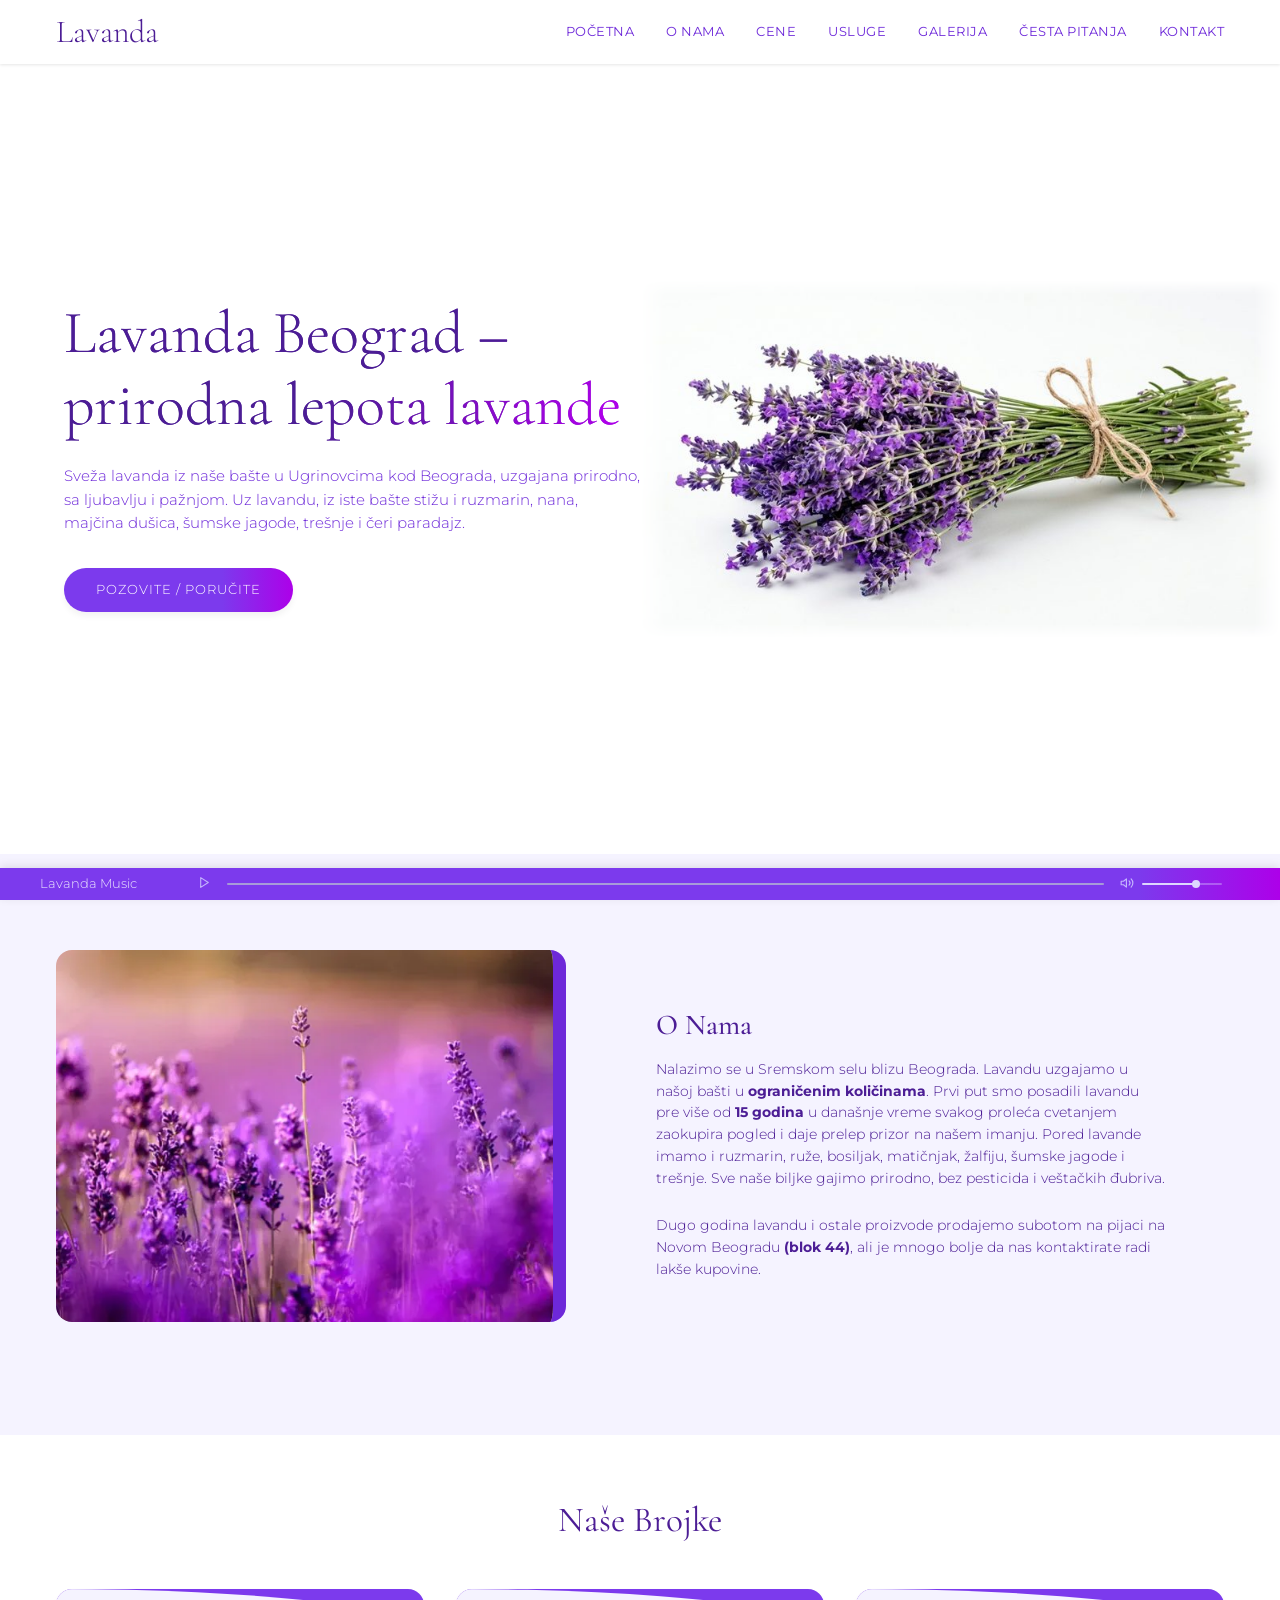
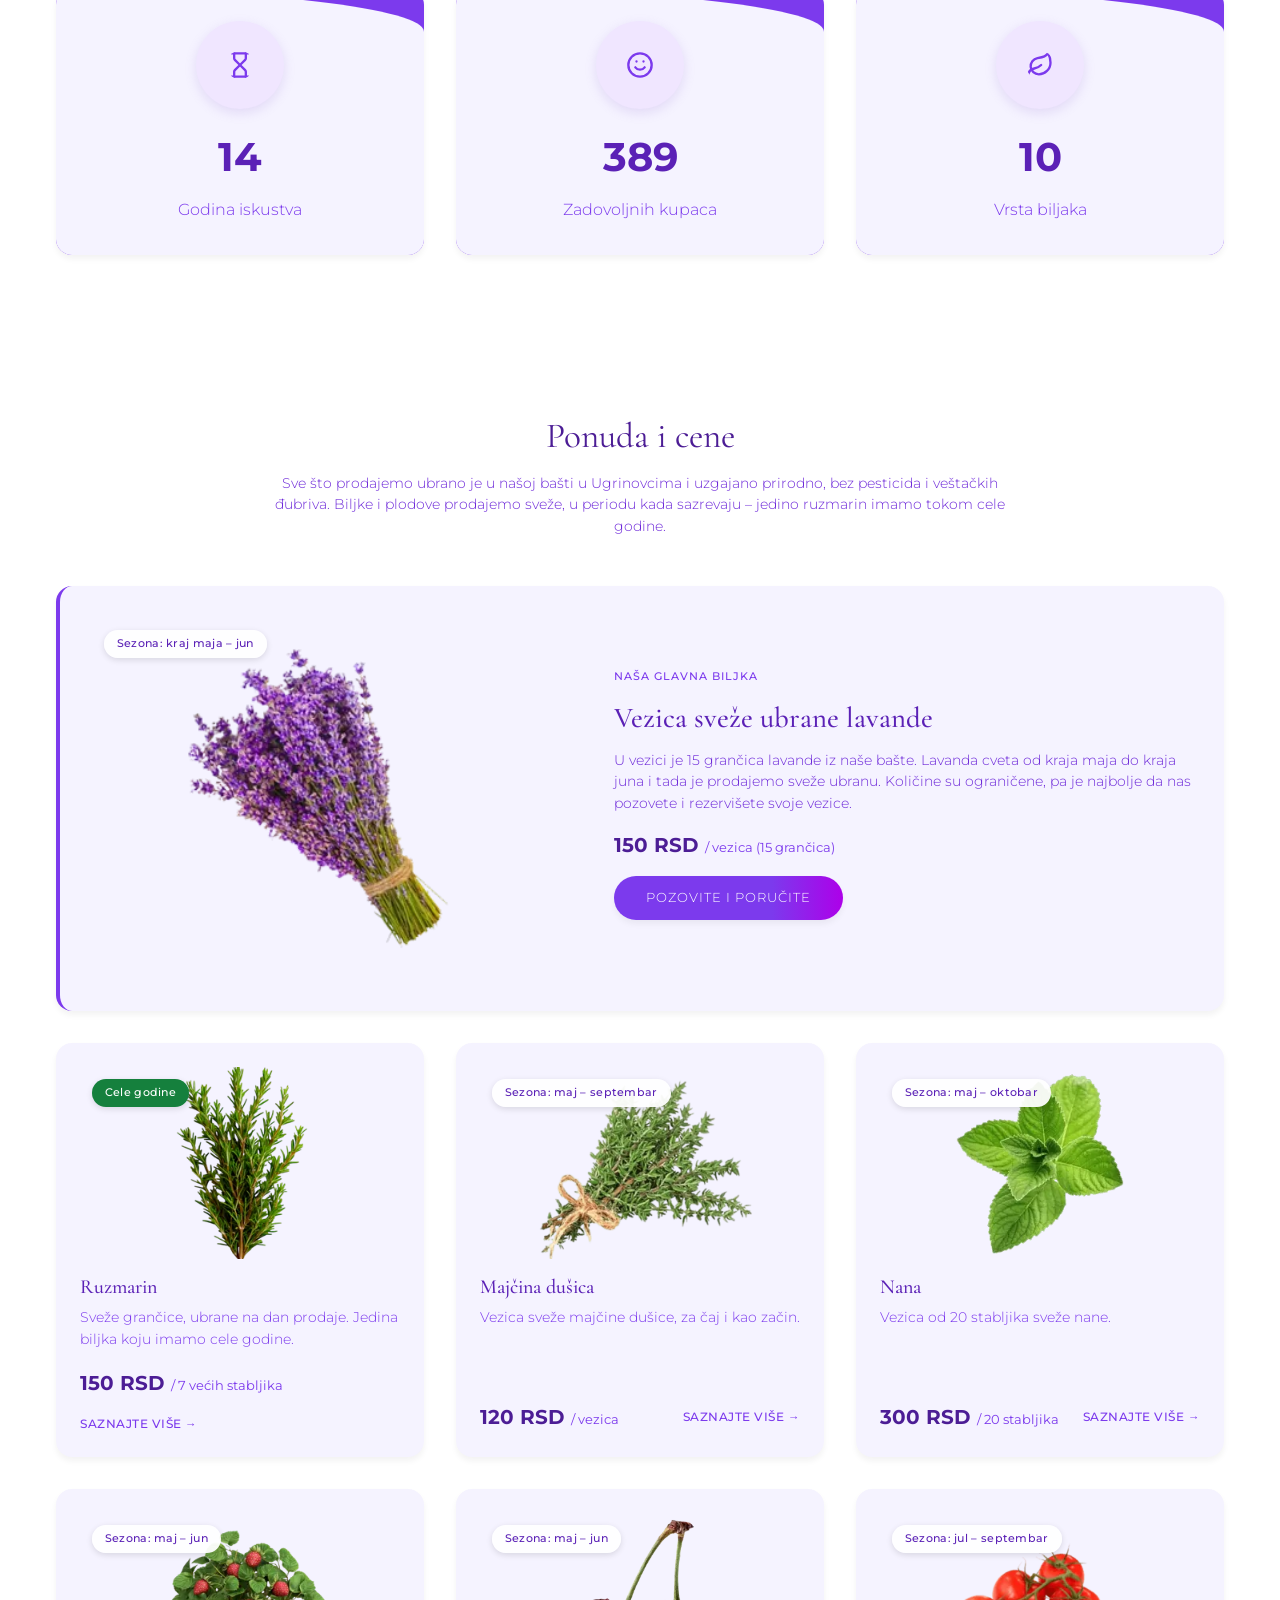
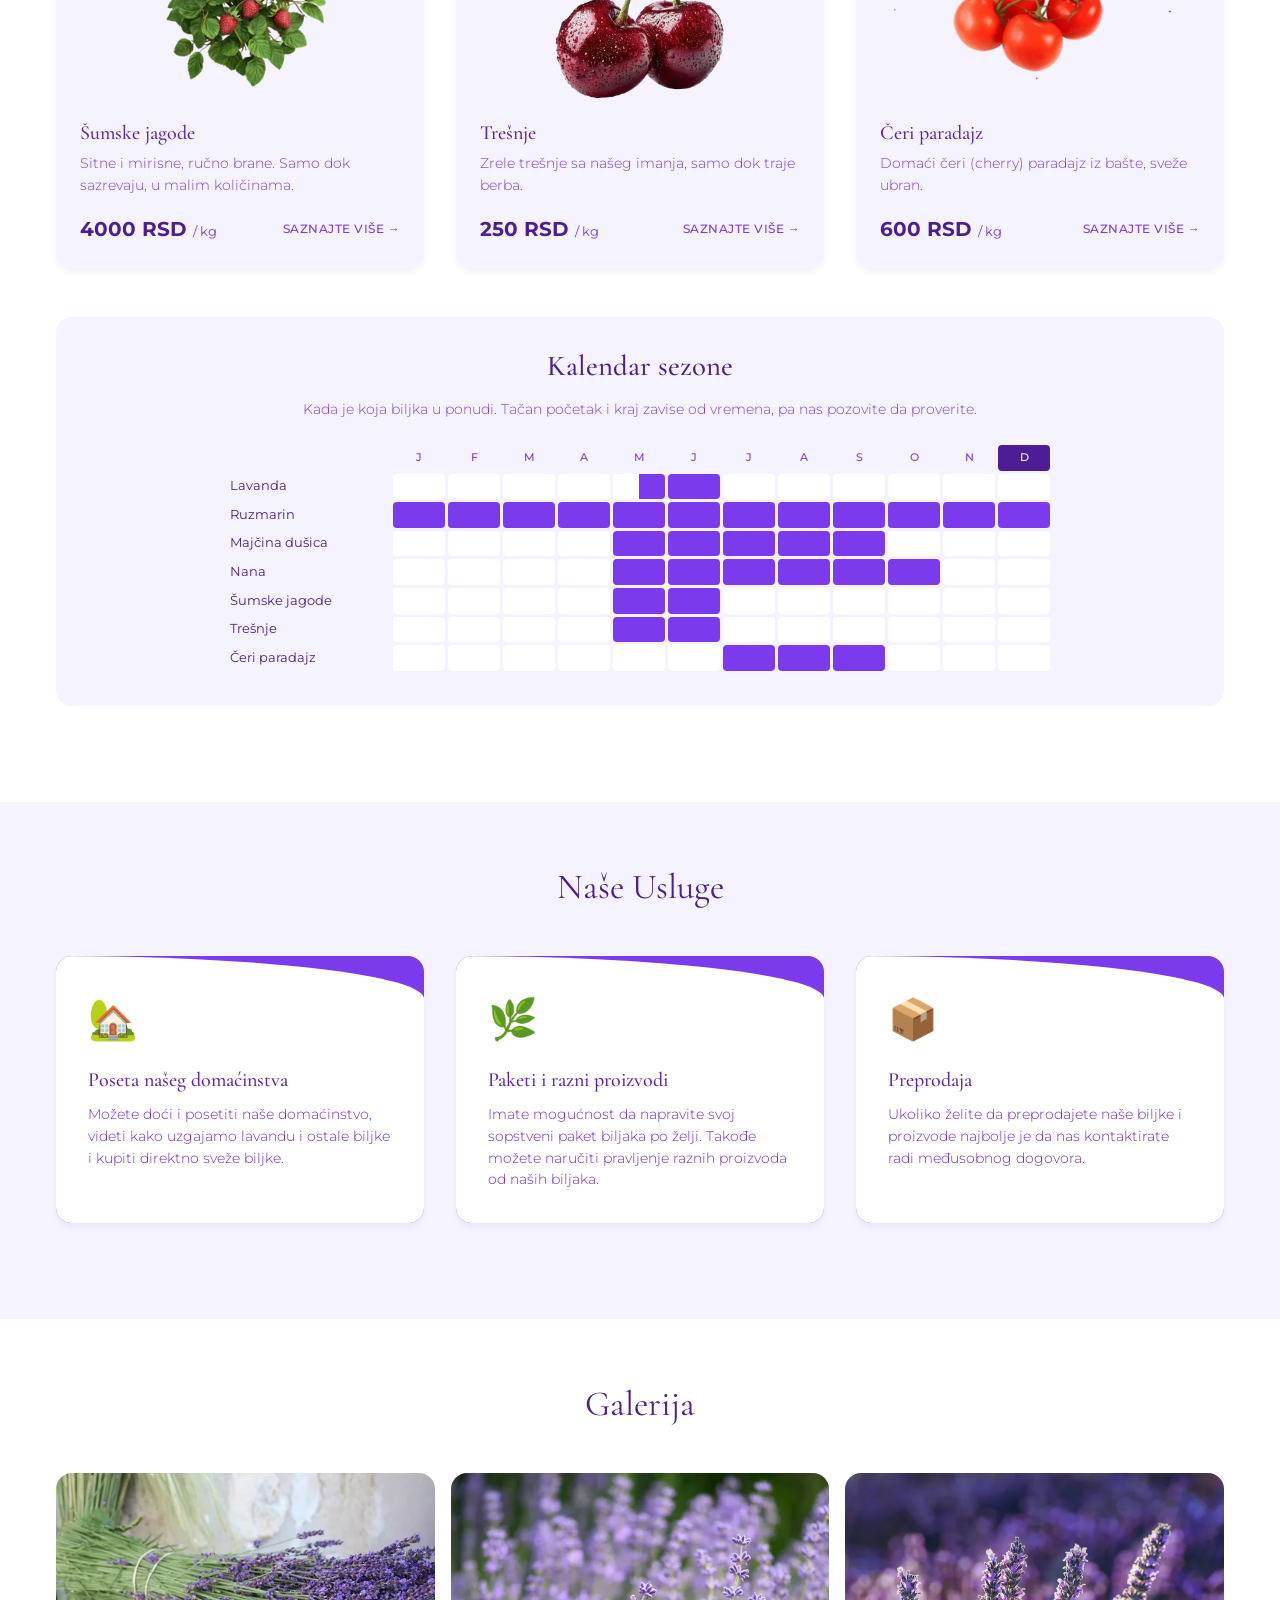
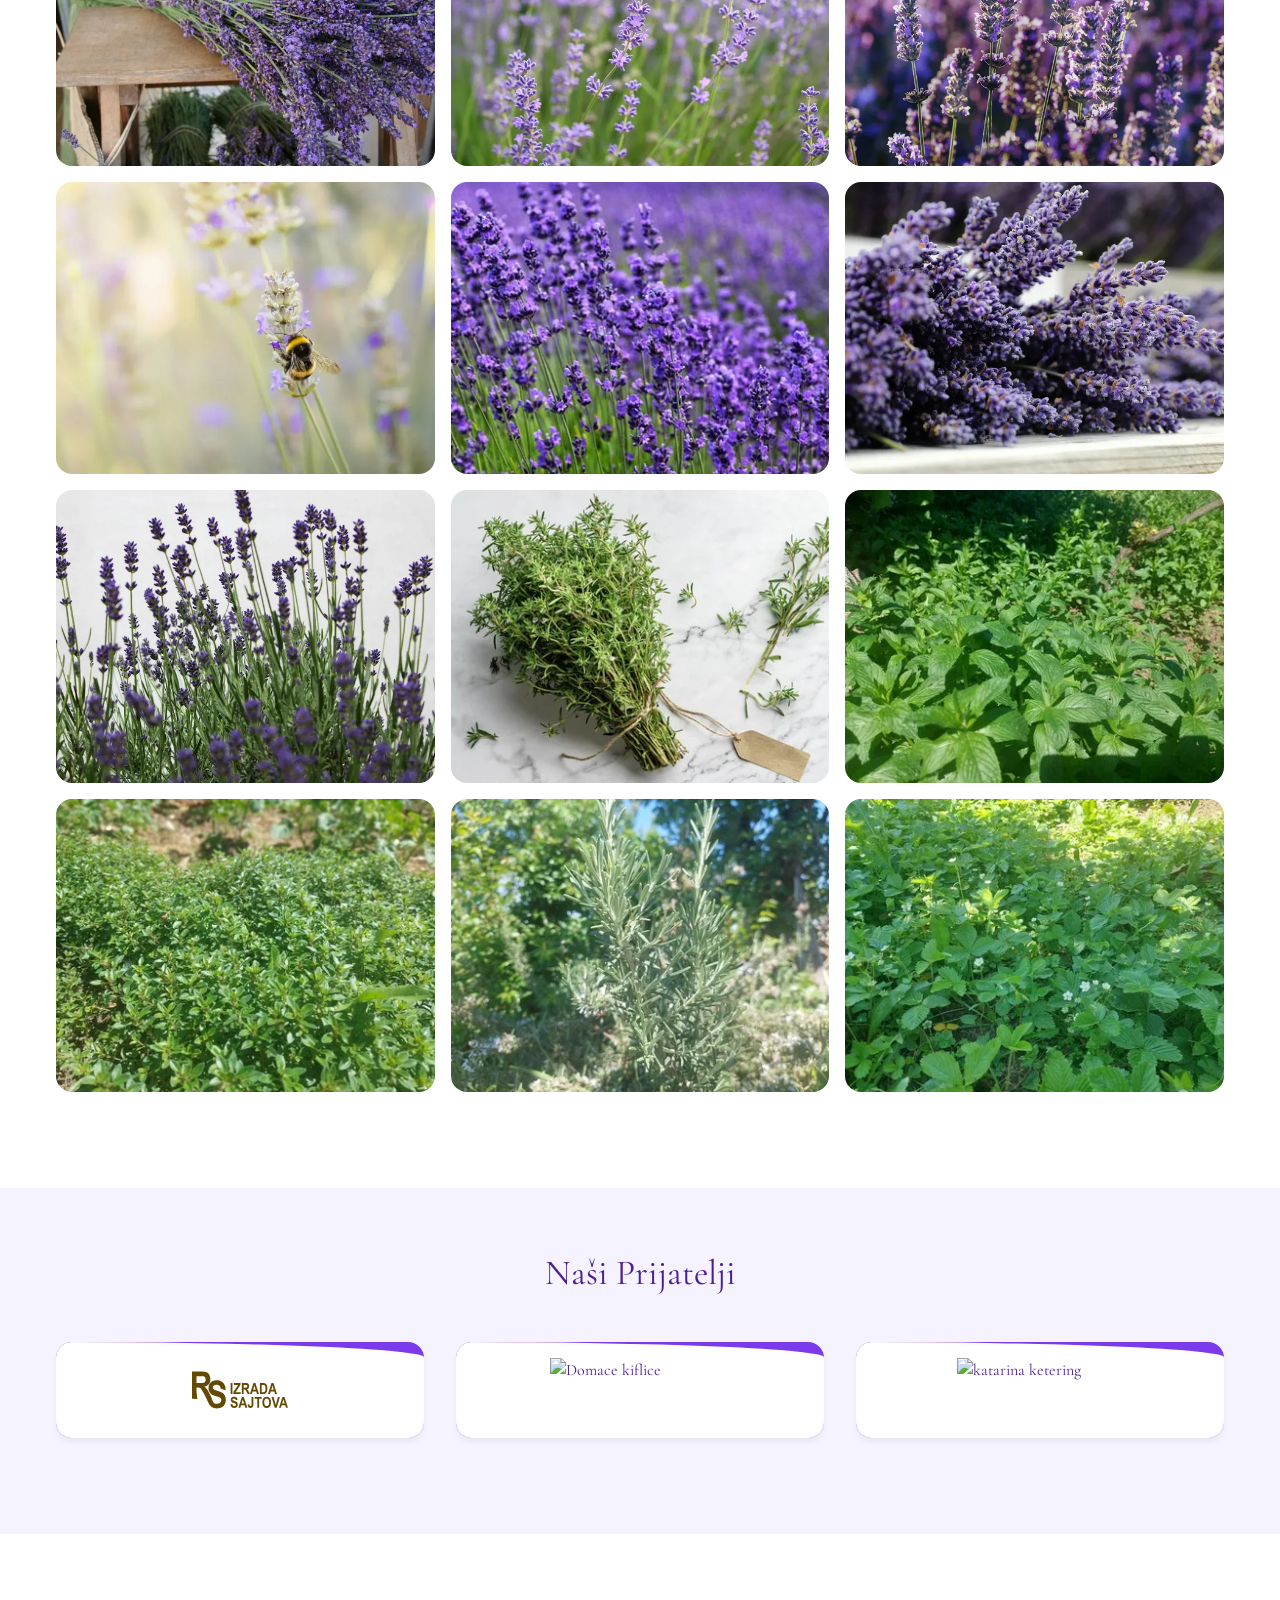
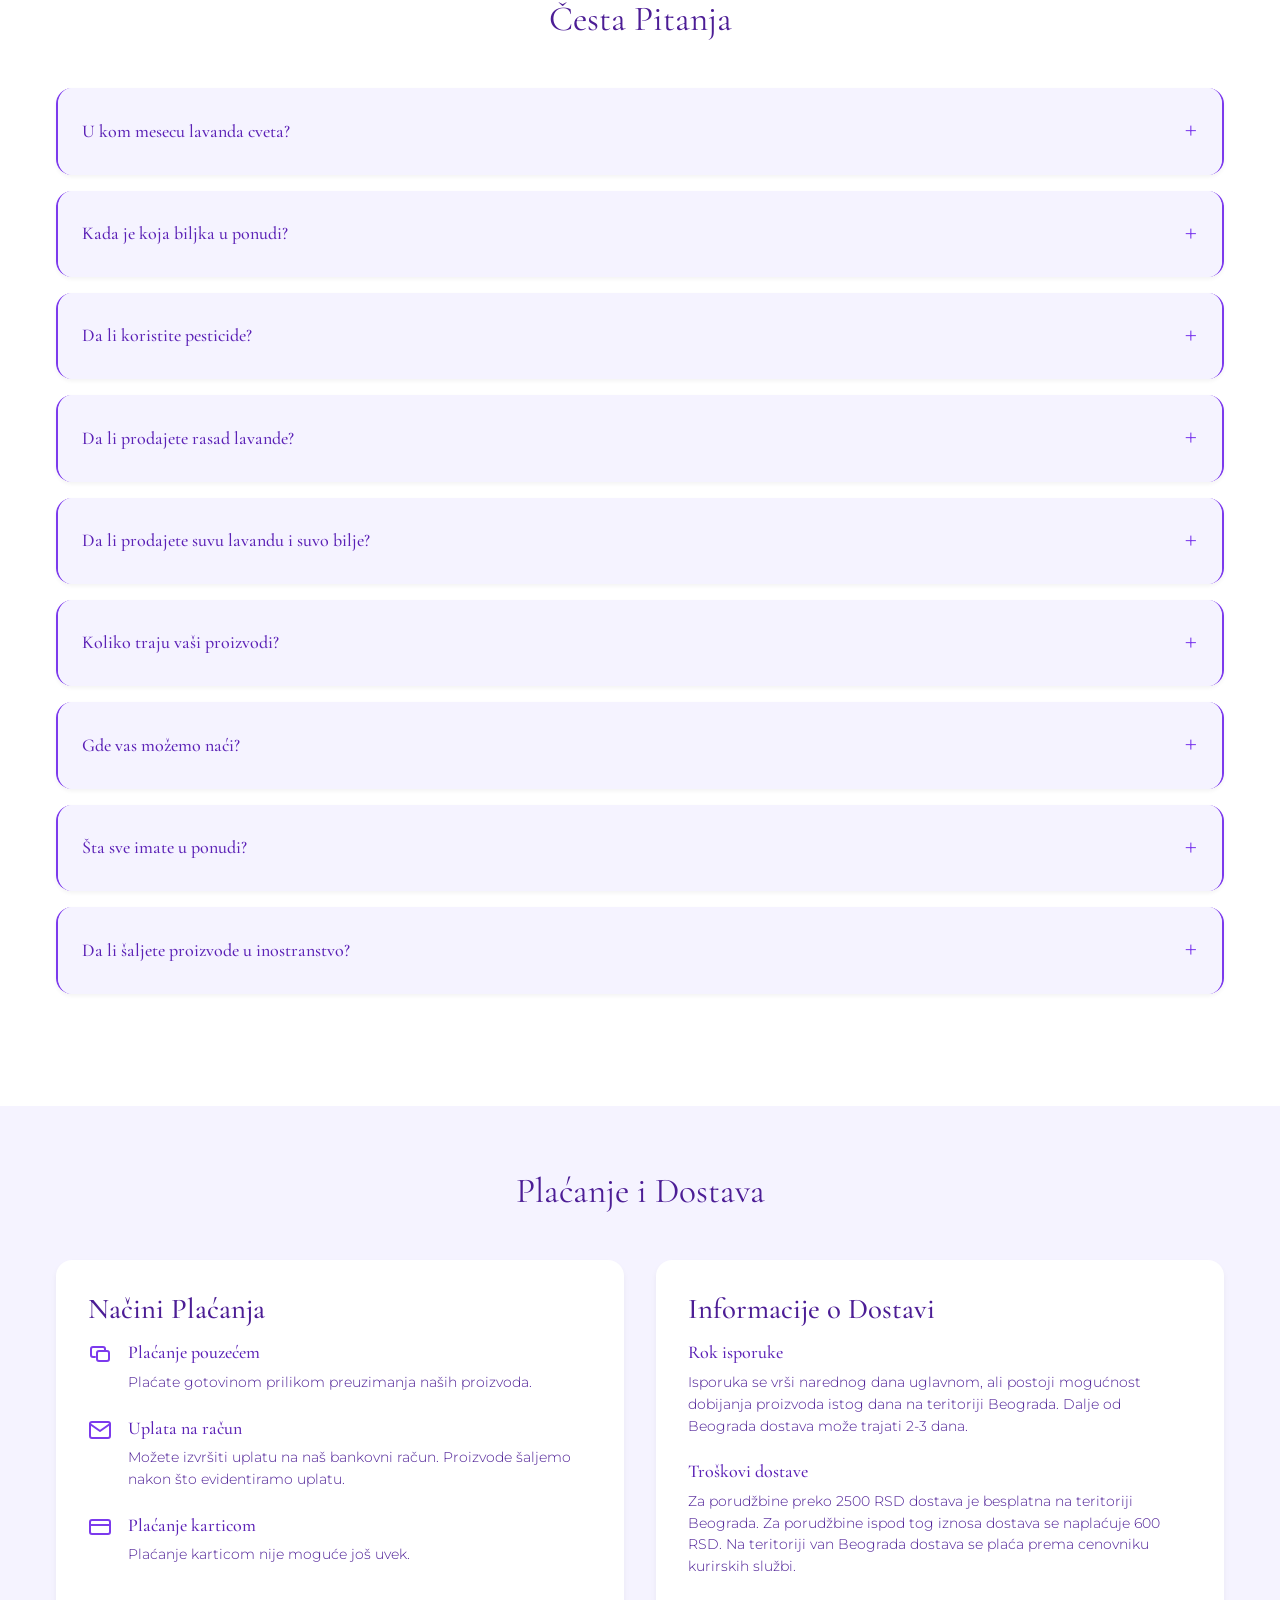
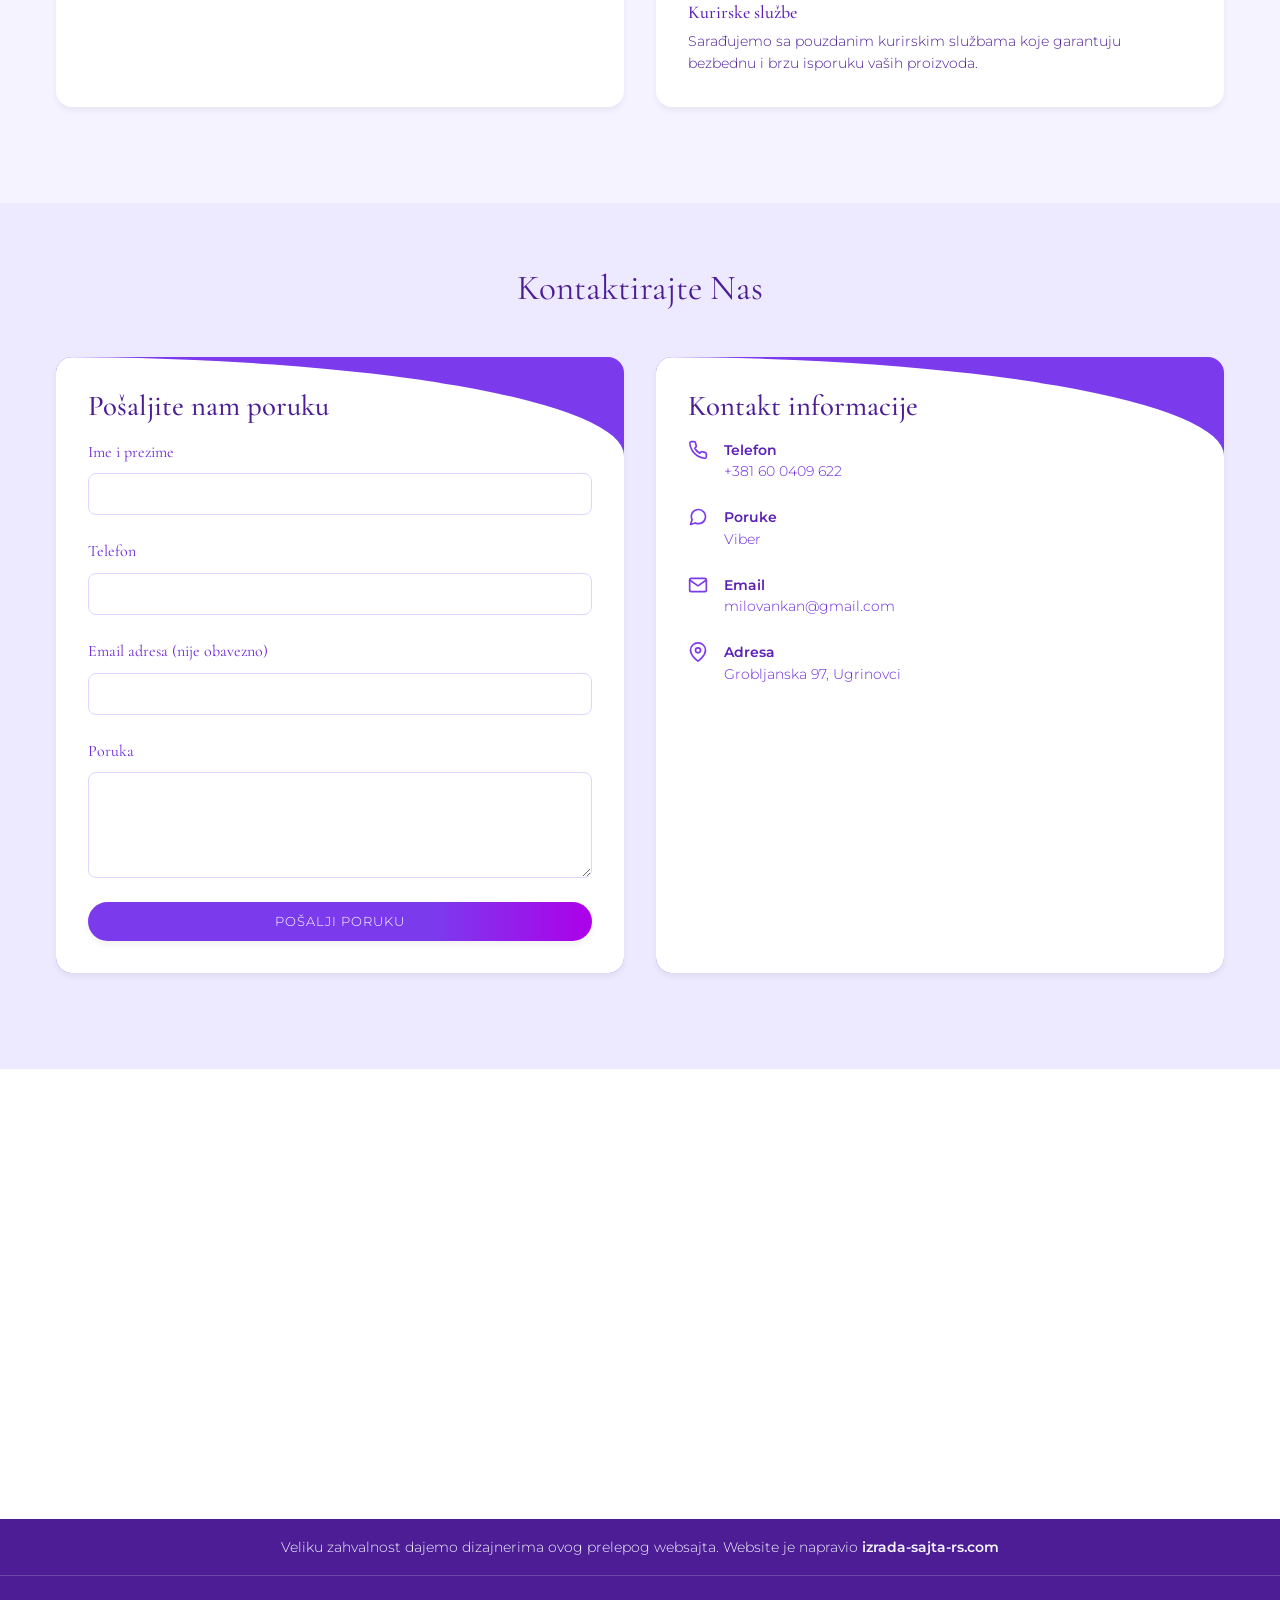
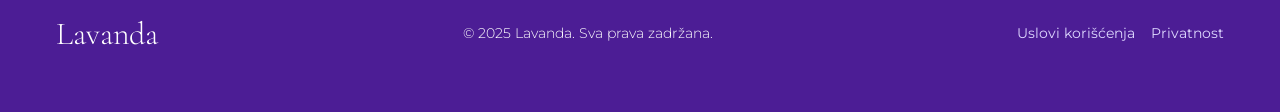
==== index.html @ d7e9789b "Add files via upload" ====
<!DOCTYPE html>
<!--
  Autorska prava: Lavanda Beograd (lavandabeograd.com)
  Sajt napravio: Izrada sajtova RS - https://izrada-sajtova-rs.com/
-->
<html lang="sr">
<head>

  <meta charset="UTF-8">
  <meta name="viewport" content="width=device-width, initial-scale=1.0">
  <title>Lavanda Beograd - prodaja sveže lavande</title>
  <meta name="description" content="Sveža lavanda iz naše bašte u Ugrinovcima kod Beograda, vezica od 15 grančica. Uzgajano prirodno, bez pesticida. Tu su i ruzmarin, nana, majčina dušica i šumske jagode.">
  
  <!-- Canonical URL -->
  <link rel="canonical" href="https://lavandabeograd.com">
  
  <!-- Favicon -->
  <link rel="apple-touch-icon" sizes="180x180" href="logo/favicon-180x180w.png">
  <link rel="icon" type="image/png" sizes="32x32" href="logo/favicon-32x32w.png">
  <link rel="icon" type="image/png" sizes="16x16" href="logo/favicon-16x16w.png">
  <meta name="msapplication-TileColor" content="#7c3aed">
  <meta name="theme-color" content="#ddd6fe">
  
  <!-- Open Graph / Facebook -->
  <meta property="og:type" content="website">
  <meta property="og:url" content="https://lavandabeograd.com">
  <meta property="og:title" content="Lavanda Beograd - prodaja sveže lavande">
  <meta property="og:description" content="Sveža lavanda iz naše bašte u Ugrinovcima kod Beograda, vezica od 15 grančica. Uzgajano prirodno, bez pesticida i veštačkih đubriva.">
  <meta property="og:image" content="https://lavandabeograd.com/logo/LavandaBeograd-1200x630w.jpg">
  <meta property="og:image:width" content="1200">
  <meta property="og:image:height" content="630">
  <meta property="og:locale" content="sr_RS">
  <meta property="og:site_name" content="Lavanda Beograd">
  
  <!-- Twitter -->
  <meta name="twitter:card" content="summary_large_image">
  <meta name="twitter:url" content="https://lavandabeograd.com">
  <meta name="twitter:title" content="Lavanda Beograd - prodaja sveže lavande">
  <meta name="twitter:description" content="Sveža lavanda iz naše bašte u Ugrinovcima kod Beograda, vezica od 15 grančica. Uzgajano prirodno, bez pesticida i veštačkih đubriva.">
  <meta name="twitter:image" content="https://lavandabeograd.com/logo/LavandaBeograd-1200x630w.jpg">
  

  
  <!-- CSS -->
  <link rel="preload" href="font/cormorant-garamond-latin.woff2" as="font" type="font/woff2" crossorigin>
  <link rel="preload" href="font/montserrat-latin.woff2" as="font" type="font/woff2" crossorigin>
  <link rel="stylesheet" href="css/style.css?v=20261027-perf3">

<script type="application/ld+json">
{
  "@context": "https://schema.org",
  "@type": "LocalBusiness",
  "name": "Lavanda Beograd",
  "description": "Prodaja sveže lavande iz naše bašte u Ugrinovcima kod Beograda. Uz lavandu prodajemo i ruzmarin, majčinu dušicu, nanu, šumske jagode, trešnje i čeri paradajz. Uzgajano prirodno, bez pesticida i veštačkih đubriva.",
  "image": "https://lavandabeograd.com/logo/LavandaBeograd-1200x630w.jpg",
  "url": "https://lavandabeograd.com",
  "telephone": "+381600409622",
  "address": {
    "@type": "PostalAddress",
    "streetAddress": "Grobljanska 97",
    "addressLocality": "Ugrinovci",
    "addressRegion": "Beograd",
    "addressCountry": "RS"
  },
  "geo": {
    "@type": "GeoCoordinates",
    "latitude": 44.877461,
    "longitude": 20.201220
  },
  "priceRange": "$",
  "areaServed": {
    "@type": "Place",
    "name": "Beograd"
  },
  "hasMap": "https://www.google.com/maps/search/?api=1&query=44.877461%2C20.201220"
}
</script>

<script type="application/ld+json">
{
  "@context": "https://schema.org",
  "@graph": [
    {
      "@type": "Product",
      "name": "Svež ruzmarin - 7 većih stabljika",
      "image": "https://lavandabeograd.com/slike/ruzmarin.png",
      "description": "7 većih stabljika ruzmarina, ubrano u našoj bašti prodajnog dana",
      "offers": {
        "@type": "Offer",
        "priceCurrency": "RSD",
        "price": "150",
        "availability": "https://schema.org/InStock",
        "url": "https://lavandabeograd.com/ruzmarin"
      }
    },
    {
      "@type": "Product",
      "name": "Vezica sveže ubrane lavande",
      "image": "https://lavandabeograd.com/slike/lafanda5.png",
      "description": "Vezica od 15 grančica sveže lavande iz naše bašte. U ponudi od kraja maja do kraja juna.",
      "offers": {
        "@type": "Offer",
        "priceCurrency": "RSD",
        "price": "150",
        "availability": "https://schema.org/OutOfStock",
        "url": "https://lavandabeograd.com/#cene"
      }
    },
    {
      "@type": "Product",
      "name": "Čeri (cherry) paradajz",
      "image": "https://lavandabeograd.com/slike/cherry-tomato-paradajz-beograd.png",
      "description": "Jedan kilogram domaćeg čeri paradajza iz bašte, sveže ubran",
      "offers": {
        "@type": "Offer",
        "priceCurrency": "RSD",
        "price": "600",
        "availability": "https://schema.org/OutOfStock",
        "url": "https://lavandabeograd.com/ceri-paradajz"
      }
    },
    {
      "@type": "Product",
      "name": "Majčina dušica",
      "image": "https://lavandabeograd.com/slike/majcina-dusica-prodaja-beograd.png",
      "description": "Vezica majčine dušice",
      "offers": {
        "@type": "Offer",
        "priceCurrency": "RSD",
        "price": "120",
        "availability": "https://schema.org/OutOfStock",
        "url": "https://lavandabeograd.com/majcina-dusica"
      }
    },
    {
      "@type": "Product",
      "name": "Nana",
      "image": "https://lavandabeograd.com/slike/nana-prodaja-beograd.png",
      "description": "U vezici se nalazi 20 stabljika nane",
      "offers": {
        "@type": "Offer",
        "priceCurrency": "RSD",
        "price": "300",
        "availability": "https://schema.org/InStock",
        "url": "https://lavandabeograd.com/nana"
      }
    },
    {
      "@type": "Product",
      "name": "Šumske jagode",
      "image": "https://lavandabeograd.com/slike/sumske-jagode.png",
      "description": "Jedan kilogram sveže ubranih šumskih jagoda",
      "offers": {
        "@type": "Offer",
        "priceCurrency": "RSD",
        "price": "4000",
        "availability": "https://schema.org/OutOfStock",
        "url": "https://lavandabeograd.com/sumske-jagode"
      }
    }
  ]
}
</script>

<!-- Google tag (gtag.js) -->
<script async src="https://www.googletagmanager.com/gtag/js?id=G-FERK45RCCM"></script>
<script>
  window.dataLayer = window.dataLayer || [];
  function gtag(){dataLayer.push(arguments);}
  gtag('js', new Date());

  gtag('config', 'G-FERK45RCCM');
</script>
</head>
<body class="home-page">
  <header class="sticky-header">
    <div class="container header-container">
      <a href="/" class="logo">
        <!-- <img src="/placeholder.svg" alt="Lavanda Logo" class="logo-img"> -->
        <!-- Dimenzije: 40x40 -->
        <span class="logo-text">Lavanda</span>
      </a>
      <nav class="main-nav" id="main-nav">
        <ul class="nav-list">
          <li><a href="#pocetna" class="nav-link">Početna</a></li>
          <li><a href="#o-nama" class="nav-link">O nama</a></li>
          <li><a href="#cene" class="nav-link">Cene</a></li>
          <li><a href="#usluge" class="nav-link">Usluge</a></li>
          <li><a href="#galerija" class="nav-link">Galerija</a></li>
          <!-- <li><a href="#utisci" class="nav-link">Utisci</a></li> -->
          <li><a href="#faq" class="nav-link">Česta pitanja</a></li>
          <li><a href="#kontakt" class="nav-link">Kontakt</a></li>
        </ul>
      </nav>
      <button class="mobile-menu-btn" id="mobile-menu-btn" aria-label="Otvori meni">
        <svg xmlns="http://www.w3.org/2000/svg" width="24" height="24" viewBox="0 0 24 24" fill="none" stroke="currentColor" stroke-width="2" stroke-linecap="round" stroke-linejoin="round">
          <line x1="3" y1="12" x2="21" y2="12"></line>
          <line x1="3" y1="6" x2="21" y2="6"></line>
          <line x1="3" y1="18" x2="21" y2="18"></line>
        </svg>
      </button>
    </div>
  </header>

  <main>
    <!-- Hero Section -->
    <section id="pocetna" class="hero-section">
      <!-- <div class="hero-bg"></div> -->
      <div class="container hero-content">
        <h1 class="hero-title">Lavanda Beograd – prirodna lepota lavande</h1>
        <p class="hero-text">
          Sveža lavanda iz naše bašte u Ugrinovcima kod Beograda, uzgajana prirodno, sa ljubavlju i pažnjom.
          Uz lavandu, iz iste bašte stižu i ruzmarin, nana, majčina dušica, šumske jagode, trešnje i čeri paradajz.
        </p>
        <a href="tel:+381600409622" class="btn btn-primary pulse-btn trackcall">Pozovite / Poručite</a>
      </div>
      <div class="hero-img">
        <div class="hero-lavender">
          <img class="hero-lavender-base" src="slike/lavanda-beograd-vezica.jpg" srcset="slike/lavanda-beograd-vezica-800.jpg 800w, slike/lavanda-beograd-vezica.jpg 1376w" sizes="(max-width: 767px) 100vw, (max-width: 1338px) 50vw, 669px" width="669" height="373" alt="Vezica sveže lavande - Lavanda Beograd" fetchpriority="high">
        </div>
      </div>
    </section>

    <!-- About Section -->
    <section id="o-nama" class="about-section">
      <div class="container">
        <!-- <h2 class="section-title animate-on-scroll">O Nama</h2> -->
        <div class="about-content">
          <div class="about-image animate-on-scroll">
            <img src="slike/lavanda-22.webp" alt="Lavanda prodaja Beograd - Naša priča" class="rounded-img" loading="lazy" width="600" height="450">
            <!-- Dimenzije: 800x600 -->
          </div>
          <div class="about-text animate-on-scroll">
            <h3 class="subsection-title">O Nama</h3>
            <p>
              Nalazimo se u Sremskom selu blizu Beograda. Lavandu uzgajamo u našoj bašti u <b>ograničenim količinama</b>. Prvi put smo posadili 
              lavandu pre više od <b>15 godina</b> u današnje vreme svakog proleća cvetanjem zaokupira pogled i daje prelep prizor na 
              našem imanju. Pored lavande imamo i ruzmarin, ruže, bosiljak, matičnjak, žalfiju, šumske jagode i trešnje. Sve naše biljke gajimo prirodno, bez pesticida i veštačkih đubriva.
            </p><br>
            <p>
              Dugo godina lavandu i ostale proizvode prodajemo subotom na pijaci na Novom Beogradu <b>(blok 44)</b>, ali je mnogo bolje da nas kontaktirate radi lakše kupovine.
            </p>
          </div>
        </div>
      </div>
    </section>

    <!-- Counters Section -->
    <section id="brojke" class="counters-section">
      <div class="container">
        <h2 class="section-title animate-on-scroll">Naše Brojke</h2>
        <div class="counters-grid">
          <div class="counter-card animate-on-scroll">
            <div class="counter-icon">
              <svg xmlns="http://www.w3.org/2000/svg" width="28" height="28" viewBox="0 0 24 24" fill="none" stroke="currentColor" stroke-width="2" stroke-linecap="round" stroke-linejoin="round" aria-hidden="true">
                <path d="M5 22h14"></path>
                <path d="M5 2h14"></path>
                <path d="M17 22v-4.172a2 2 0 0 0-.586-1.414L12 12l-4.414 4.414A2 2 0 0 0 7 17.828V22"></path>
                <path d="M7 2v4.172a2 2 0 0 0 .586 1.414L12 12l4.414-4.414A2 2 0 0 0 17 6.172V2"></path>
              </svg>
            </div>
            <div class="counter-number" data-target="15">0</div>
            <p class="counter-text">Godina iskustva</p>
          </div>
          <div class="counter-card animate-on-scroll" data-delay="200">
            <div class="counter-icon">
              <svg xmlns="http://www.w3.org/2000/svg" width="28" height="28" viewBox="0 0 24 24" fill="none" stroke="currentColor" stroke-width="2" stroke-linecap="round" stroke-linejoin="round" aria-hidden="true">
                <circle cx="12" cy="12" r="10"></circle>
                <path d="M8 14s1.5 2 4 2 4-2 4-2"></path>
                <line x1="9" y1="9" x2="9.01" y2="9"></line>
                <line x1="15" y1="9" x2="15.01" y2="9"></line>
              </svg>
            </div>
            <div class="counter-number" data-target="400">0</div>
            <p class="counter-text">Zadovoljnih kupaca</p>
          </div>
          <div class="counter-card animate-on-scroll" data-delay="400">
            <div class="counter-icon">
              <svg xmlns="http://www.w3.org/2000/svg" width="28" height="28" viewBox="0 0 24 24" fill="none" stroke="currentColor" stroke-width="2" stroke-linecap="round" stroke-linejoin="round" aria-hidden="true">
                <path d="M11 20A7 7 0 0 1 9.8 6.1C15.5 5 17 4.48 19 2c1 2 2 4.18 2 8 0 5.5-4.78 10-10 10z"></path>
                <path d="M2 21c0-3 1.85-5.36 5.08-6C9.5 14.52 12 13 13 12"></path>
              </svg>
            </div>
            <div class="counter-number" data-target="11">0</div>
            <p class="counter-text">Vrsta biljaka</p>
          </div>
        </div>
      </div>
    </section>

    <!-- Price Section -->
    <section id="cene" class="price-section">
      <div class="container">
        <h2 class="section-title animate-on-scroll">Ponuda i cene</h2>
        <p class="section-lead animate-on-scroll">
          Sve što prodajemo ubrano je u našoj bašti u Ugrinovcima i uzgajano prirodno, bez pesticida i veštačkih đubriva.
          Biljke i plodove prodajemo sveže, u periodu kada sazrevaju – jedino ruzmarin imamo tokom cele godine.
        </p>

        <div class="featured-product animate-on-scroll">
          <div class="featured-product-image">
            <img src="slike/lafanda5.webp" alt="Vezica sveže lavande - prodaja Beograd" loading="lazy" width="400" height="300">
            <span class="season-badge" data-season="5-6">Sezona: kraj maja – jun</span>
          </div>
          <div class="featured-product-body">
            <span class="featured-label">Naša glavna biljka</span>
            <h3 class="product-title">Vezica sveže ubrane lavande</h3>
            <p class="featured-text">
              U vezici je 15 grančica lavande iz naše bašte. Lavanda cveta od kraja maja do kraja juna i tada je prodajemo
              sveže ubranu. Količine su ograničene, pa je najbolje da nas pozovete i rezervišete svoje vezice.
            </p>
            <p class="product-price">150 RSD <span class="price-unit">/ vezica (15 grančica)</span></p>
            <div>
              <a href="tel:+381600409622" class="btn btn-primary pulse-btn trackcall">Pozovite i poručite</a>
            </div>
          </div>
        </div>

        <div class="price-grid">
          <a href="ruzmarin" class="product-card plant-card animate-on-scroll">
            <div class="product-image">
              <img src="slike/ruzmarin.webp" alt="Ruzmarin prodaja Beograd" loading="lazy" width="400" height="300">
              <span class="season-badge" data-season="1-12">Cele godine</span>
            </div>
            <h3 class="product-title">Ruzmarin</h3>
            <p class="product-description">Sveže grančice, ubrane na dan prodaje. Jedina biljka koju imamo cele godine.</p>
            <div class="plant-card-footer">
              <p class="product-price">150 RSD <span class="price-unit">/ 7 većih stabljika</span></p>
              <span class="plant-card-more">Saznajte više &rarr;</span>
            </div>
          </a>
          <a href="majcina-dusica" class="product-card plant-card animate-on-scroll" data-delay="200">
            <div class="product-image">
              <img src="slike/majcina-dusica-prodaja-beograd.webp" alt="Majčina dušica prodaja Beograd" loading="lazy" width="400" height="300">
              <span class="season-badge" data-season="5-9">Sezona: maj – septembar</span>
            </div>
            <h3 class="product-title">Majčina dušica</h3>
            <p class="product-description">Vezica sveže majčine dušice, za čaj i kao začin.</p>
            <div class="plant-card-footer">
              <p class="product-price">120 RSD <span class="price-unit">/ vezica</span></p>
              <span class="plant-card-more">Saznajte više &rarr;</span>
            </div>
          </a>
          <a href="nana" class="product-card plant-card animate-on-scroll" data-delay="400">
            <div class="product-image">
              <img src="slike/nana-prodaja-beograd.webp" alt="Nana prodaja Beograd" loading="lazy" width="400" height="300">
              <span class="season-badge" data-season="5-10">Sezona: maj – oktobar</span>
            </div>
            <h3 class="product-title">Nana</h3>
            <p class="product-description">Vezica od 20 stabljika sveže nane.</p>
            <div class="plant-card-footer">
              <p class="product-price">300 RSD <span class="price-unit">/ 20 stabljika</span></p>
              <span class="plant-card-more">Saznajte više &rarr;</span>
            </div>
          </a>
          <a href="sumske-jagode" class="product-card plant-card animate-on-scroll">
            <div class="product-image">
              <img src="slike/sumske-jagode.webp" alt="Šumske jagode prodaja Beograd" loading="lazy" width="400" height="300">
              <span class="season-badge" data-season="5-6">Sezona: maj – jun</span>
            </div>
            <h3 class="product-title">Šumske jagode</h3>
            <p class="product-description">Sitne i mirisne, ručno brane. Samo dok sazrevaju, u malim količinama.</p>
            <div class="plant-card-footer">
              <p class="product-price">4000 RSD <span class="price-unit">/ kg</span></p>
              <span class="plant-card-more">Saznajte više &rarr;</span>
            </div>
          </a>
          <a href="tresnje" class="product-card plant-card animate-on-scroll" data-delay="200">
            <div class="product-image">
              <img src="slike/tresnje.webp" alt="Trešnje prodaja Beograd" class="img-contain" loading="lazy" width="400" height="300">
              <span class="season-badge" data-season="5-6">Sezona: maj – jun</span>
            </div>
            <h3 class="product-title">Trešnje</h3>
            <p class="product-description">Zrele trešnje sa našeg imanja, samo dok traje berba.</p>
            <div class="plant-card-footer">
              <p class="product-price">250 RSD <span class="price-unit">/ kg</span></p>
              <span class="plant-card-more">Saznajte više &rarr;</span>
            </div>
          </a>
          <a href="ceri-paradajz" class="product-card plant-card animate-on-scroll" data-delay="400">
            <div class="product-image">
              <img src="slike/cherry-tomato-paradajz-beograd.webp" alt="Čeri paradajz prodaja Beograd" loading="lazy" width="400" height="300">
              <span class="season-badge" data-season="7-9">Sezona: jul – septembar</span>
            </div>
            <h3 class="product-title">Čeri paradajz</h3>
            <p class="product-description">Domaći čeri (cherry) paradajz iz bašte, sveže ubran.</p>
            <div class="plant-card-footer">
              <p class="product-price">600 RSD <span class="price-unit">/ kg</span></p>
              <span class="plant-card-more">Saznajte više &rarr;</span>
            </div>
          </a>
        </div>

        <div class="season-calendar animate-on-scroll">
          <h3 class="subsection-title">Kalendar sezone</h3>
          <p class="season-note">Kada je koja biljka u ponudi. Tačan početak i kraj zavise od vremena, pa nas pozovite da proverite.</p>
          <div class="season-table">
            <div class="season-row season-head"><span class="season-name"></span><span>J</span><span>F</span><span>M</span><span>A</span><span>M</span><span>J</span><span>J</span><span>A</span><span>S</span><span>O</span><span>N</span><span>D</span></div>
            <div class="season-row"><span class="season-name">Lavanda</span><span></span><span></span><span></span><span></span><span class="half"></span><span class="on"></span><span></span><span></span><span></span><span></span><span></span><span></span></div>
            <div class="season-row"><a href="ruzmarin" class="season-name">Ruzmarin</a><span class="on"></span><span class="on"></span><span class="on"></span><span class="on"></span><span class="on"></span><span class="on"></span><span class="on"></span><span class="on"></span><span class="on"></span><span class="on"></span><span class="on"></span><span class="on"></span></div>
            <div class="season-row"><a href="majcina-dusica" class="season-name">Majčina dušica</a><span></span><span></span><span></span><span></span><span class="on"></span><span class="on"></span><span class="on"></span><span class="on"></span><span class="on"></span><span></span><span></span><span></span></div>
            <div class="season-row"><a href="nana" class="season-name">Nana</a><span></span><span></span><span></span><span></span><span class="on"></span><span class="on"></span><span class="on"></span><span class="on"></span><span class="on"></span><span class="on"></span><span></span><span></span></div>
            <div class="season-row"><a href="sumske-jagode" class="season-name">Šumske jagode</a><span></span><span></span><span></span><span></span><span class="on"></span><span class="on"></span><span></span><span></span><span></span><span></span><span></span><span></span></div>
            <div class="season-row"><a href="tresnje" class="season-name">Trešnje</a><span></span><span></span><span></span><span></span><span class="on"></span><span class="on"></span><span></span><span></span><span></span><span></span><span></span><span></span></div>
            <div class="season-row"><a href="ceri-paradajz" class="season-name">Čeri paradajz</a><span></span><span></span><span></span><span></span><span></span><span></span><span class="on"></span><span class="on"></span><span class="on"></span><span></span><span></span><span></span></div>
          </div>
        </div>
      </div>
    </section>

    <!-- Services Section -->
    <section id="usluge" class="services-section">
      <div class="container">
        <h2 class="section-title animate-on-scroll">Naše Usluge</h2>
        <div class="services-grid">
          <div class="service-card animate-on-scroll">
            <div class="service-icon">🏡</div>
            <h3 class="service-title">Poseta našeg domaćinstva</h3>
            <p class="service-description">
              Možete doći i posetiti naše domaćinstvo, videti kako uzgajamo lavandu i ostale biljke i kupiti direktno sveže biljke.
            </p>
          </div>
          <div class="service-card animate-on-scroll" data-delay="200">
            <div class="service-icon">🌿</div>
            <h3 class="service-title">Paketi i razni proizvodi</h3>
            <p class="service-description">
              Imate mogućnost da napravite svoj sopstveni paket biljaka po želji. Takođe možete naručiti pravljenje raznih proizvoda od 
              naših biljaka. 
            </p>
          </div>
          <div class="service-card animate-on-scroll" data-delay="400">
            <div class="service-icon">📦</div>
            <h3 class="service-title">Preprodaja</h3>
            <p class="service-description">
              Ukoliko želite da preprodajete naše biljke i proizvode najbolje je da nas kontaktirate radi međusobnog dogovora.
            </p>
          </div>
        </div>
      </div>
    </section>
    <!-- Gallery Section -->
    <section id="galerija" class="gallery-section">
      <div class="container">
        <h2 class="section-title animate-on-scroll">Galerija</h2>
        <div class="gallery-grid">
          <div class="gallery-item animate-on-scroll" role="button" tabindex="0" onclick="openLightbox(0)">
            <img src="slike/lavanda-vezice-na-stolu.webp" alt="Vezice sveže ubrane lavande na drvenom stolu" class="gallery-img" loading="lazy" width="640" height="480">
            <!-- Dimenzije: 400x300 -->
          </div>
          <div class="gallery-item animate-on-scroll" role="button" tabindex="0" data-delay="100" onclick="openLightbox(1)">
            <img src="slike/lavanda-u-basti.webp" alt="Lavanda u cvatu u bašti" class="gallery-img" loading="lazy" width="640" height="480">
            <!-- Dimenzije: 400x300 -->
          </div>
          <div class="gallery-item animate-on-scroll" role="button" tabindex="0" data-delay="200" onclick="openLightbox(2)">
            <img src="slike/lavanda-cvetovi-izbliza.webp" alt="Cvetovi lavande izbliza" class="gallery-img" loading="lazy" width="640" height="480">
            <!-- Dimenzije: 400x300 -->
          </div>
          <div class="gallery-item animate-on-scroll" role="button" tabindex="0" data-delay="300" onclick="openLightbox(3)">
            <img src="slike/bumbar-na-lavandi.webp" alt="Bumbar na cvetu lavande" class="gallery-img" loading="lazy" width="640" height="480">
            <!-- Dimenzije: 400x300 -->
          </div>
          <div class="gallery-item animate-on-scroll" role="button" tabindex="0" data-delay="400" onclick="openLightbox(4)">
            <img src="slike/lavanda-2.webp" alt="Gusti redovi lavande u punom cvatu" class="gallery-img" loading="lazy" width="400" height="300">
            <!-- Dimenzije: 400x300 -->
          </div>
          <div class="gallery-item animate-on-scroll" role="button" tabindex="0" data-delay="500" onclick="openLightbox(5)">
            <img src="slike/ubrana-lavanda.webp" alt="Sveže ubrana lavanda izbliza" class="gallery-img" loading="lazy" width="640" height="480">
            <!-- Dimenzije: 400x300 -->
          </div>
          <div class="gallery-item animate-on-scroll" role="button" tabindex="0" data-delay="600" onclick="openLightbox(6)">
            <img src="slike/zbun-lavande.webp" alt="Žbun lavande u cvatu uz beli zid" class="gallery-img" loading="lazy" width="640" height="480">
            <!-- Dimenzije: 400x300 -->
          </div>
          <div class="gallery-item animate-on-scroll" role="button" tabindex="0" data-delay="700" onclick="openLightbox(7)">
            <img src="slike/majcina-dusica-2.webp" alt="Sveža majčina dušica - Beograd" class="gallery-img" loading="lazy" width="400" height="299">
            <!-- Dimenzije: 400x300 -->
          </div>
          <div class="gallery-item animate-on-scroll" role="button" tabindex="0" data-delay="800" onclick="openLightbox(8)">
            <img src="slike/nana-1.webp" alt="Sveža nana - Beograd" class="gallery-img" loading="lazy" width="400" height="300">
            <!-- Dimenzije: 400x300 -->
          </div>
          <div class="gallery-item animate-on-scroll" role="button" tabindex="0" data-delay="900" onclick="openLightbox(9)">
            <img src="slike/macina-dusica-1.webp" alt="Majčina dušica iz bašte - Beograd" class="gallery-img" loading="lazy" width="400" height="300">
            <!-- Dimenzije: 400x300 -->
          </div>
          <div class="gallery-item animate-on-scroll" role="button" tabindex="0" data-delay="1000" onclick="openLightbox(10)">
            <img src="slike/ruzmarin-1.webp" alt="Grančice svežeg ruzmarina - Beograd" class="gallery-img" loading="lazy" width="400" height="300">
            <!-- Dimenzije: 400x300 -->
          </div>
          <div class="gallery-item animate-on-scroll" role="button" tabindex="0" data-delay="1100" onclick="openLightbox(11)">
            <img src="slike/sumske-jagode-1.webp" alt="Sveže šumske jagode - Beograd" class="gallery-img" loading="lazy" width="400" height="300">
            <!-- Dimenzije: 400x300 -->
          </div>
        </div>
      </div>
    </section>

    <!-- Lightbox -->
    <div id="lightbox" class="lightbox">
      <span class="lightbox-close" role="button" tabindex="0" aria-label="Zatvori" onclick="closeLightbox()">&times;</span>
      <div class="lightbox-content">
        <img id="lightbox-img" class="lightbox-img" src="[data-uri]" alt="Uvećana slika iz galerije">
        <!-- Dimenzije: 800x600 -->
      </div>
      <a class="lightbox-prev" role="button" tabindex="0" aria-label="Prethodna slika" onclick="changeLightboxImage(-1)">&#10094;</a>
      <a class="lightbox-next" role="button" tabindex="0" aria-label="Sledeća slika" onclick="changeLightboxImage(1)">&#10095;</a>
    </div>

    <!-- Testimonials Section (zakomentarisano)
    <section id="utisci" class="testimonials-section">
      <div class="container">
        <h2 class="section-title animate-on-scroll">Šta Kažu Naši Kupci</h2>
        <div class="testimonials-slider animate-on-scroll">
          <div class="testimonials-container">
            <div class="testimonial-slide">
              <div class="testimonial-content">
                <div class="testimonial-text">
                  <div class="quote-decoration">"</div>
                  <p>"Vezica lavande stoji u vazi i daje opuštajući miris mom domu. Porodica je jako ljubazna i preporučujem svima!"</p>
                </div>
                <div class="testimonial-author">
                  <img src="slike/person-3.jpg" alt="Marija Perišić" class="testimonial-avatar" loading="lazy" width="80" height="80">
                  <div>
                    <h4 class="testimonial-name">Marija Perišić</h4>
                    <p class="testimonial-location">Beograd</p>
                  </div>
                </div>
              </div>
            </div>
            <div class="testimonial-slide">
              <div class="testimonial-content">
                <div class="testimonial-text">
                  <div class="quote-decoration">"</div>
                  <p>"Poseta domaćinstvu lavande je bilo nezaboravno iskustvo za celu porodicu. Deca su uživala na selu, a mi smo naučili mnogo o uzgoju lavande."</p>
                </div>
                <div class="testimonial-author">
                  <img src="slike/person-4.jpg" alt="Ana Janković" class="testimonial-avatar" loading="lazy" width="80" height="80">
                  <div>
                    <h4 class="testimonial-name">Ana Janković</h4>
                    <p class="testimonial-location">Beograd</p>
                  </div>
                </div>
              </div>
            </div>
            <div class="testimonial-slide">
              <div class="testimonial-content">
                <div class="testimonial-text">
                  <div class="quote-decoration">"</div>
                  <p>"Kao vlasnik spa centra, redovno naručujem proizvode od lavande za naše potrebe. Kvalitet je izvanredan, a saradnja sa porodicom Lavanda je uvek prijateljska."</p>
                </div>
                <div class="testimonial-author">
                  <img src="slike/person-5.jpg" alt="Nikola Marković" class="testimonial-avatar" loading="lazy" width="80" height="80">
                  <div>
                    <h4 class="testimonial-name">Nikola Marković</h4>
                    <p class="testimonial-location">Niš</p>
                  </div>
                </div>
              </div>
            </div>
          </div>
          <div class="testimonials-nav">
            <button class="testimonial-nav-btn prev" onclick="moveTestimonial(-1)">&#10094;</button>
            <div class="testimonial-dots">
              <span class="testimonial-dot active" onclick="currentTestimonial(0)"></span>
              <span class="testimonial-dot" onclick="currentTestimonial(1)"></span>
              <span class="testimonial-dot" onclick="currentTestimonial(2)"></span>
            </div>
            <button class="testimonial-nav-btn next" onclick="moveTestimonial(1)">&#10095;</button>
          </div>
        </div>
      </div>
    </section>
    -->

    <!-- Partners Section -->
    <section id="partneri" class="partners-section">
      <div class="container">
        <h2 class="section-title animate-on-scroll">Naši Prijatelji</h2>
        <div class="partners-grid">
          <a href="https://izrada-sajtova-rs.com/" target="_blank" rel="noopener noreferrer" class="partner-card animate-on-scroll">
            <img src="logo/izrada-sajtova-rs.svg" alt="Izrada web sajtova" class="partner-logo" loading="lazy" width="1467" height="575">
            <!-- Dimenzije: 160x80 -->
          </a>
          <a href="https://domaca-hrana.com" class="partner-card animate-on-scroll" target="_blank" rel="noopener noreferrer" data-delay="200">
            <img src="logo/domace-logo.png" alt="Domace kiflice" class="partner-logo" loading="lazy" width="180" height="91">
            <!-- Dimenzije: 160x80 -->
          </a>          
          <a href="https://katarinaketering.com/" target="_blank" rel="noopener noreferrer" class="partner-card animate-on-scroll" data-delay="100">
            <img src="logo/katarina-ketering-logo.png" alt="katarina ketering" class="partner-logo" loading="lazy" width="167" height="120">
            <!-- Dimenzije: 160x80 -->
          </a>

          <!-- <a href="" class="partner-card animate-on-scroll" data-delay="300">
            <img src="logo/katarina-ketering-logo.png" alt="Partner 4" class="partner-logo" width="167" height="120">
          </a> -->
        </div>
      </div>
    </section>

    <!-- FAQ Section -->
    <section id="faq" class="faq-section">
      <div class="container">
        <h2 class="section-title animate-on-scroll">Česta Pitanja</h2>
        <div class="faq-container">
          <div class="faq-item animate-on-scroll">
            <div class="faq-question" role="button" tabindex="0" aria-expanded="false">
              <h3>U kom mesecu lavanda cveta?</h3>
              <span class="faq-toggle">+</span>
            </div>
            <div class="faq-answer">
              <p>Lavanda cveta od kraja maja do kraja juna. To je period kada mi prodajemo našu lavandu u svežem obliku i to je period kada vi treba da je kupite. Tada je bašta u punom cvatu i možete doživeti pravi spektakl boja i mirisa.</p>
            </div>
          </div>
          <div class="faq-item animate-on-scroll" data-delay="100">
            <div class="faq-question" role="button" tabindex="0" aria-expanded="false">
              <h3>Kada je koja biljka u ponudi?</h3>
              <span class="faq-toggle">+</span>
            </div>
            <div class="faq-answer">
              <p>Sve prodajemo sveže, u periodu sazrevanja, a ne tokom cele godine. Lavanda je u ponudi od kraja maja do kraja juna (u vezici je 15 grančica), šumske jagode i trešnje dok sazrevaju, čeri paradajz leti, a majčina dušica i nana od proleća do jeseni. Jedino ruzmarin imamo tokom cele godine. Pogledajte <a href="#cene" class="bold">kalendar sezone</a> ili nas pozovite da proverite šta trenutno ima.</p>
            </div>
          </div>
          <div class="faq-item animate-on-scroll" data-delay="100">
            <div class="faq-question" role="button" tabindex="0" aria-expanded="false">
              <h3>Da li koristite pesticide?</h3>
              <span class="faq-toggle">+</span>
            </div>
            <div class="faq-answer">
              <p>Ne. Lavandu i ostale biljke uzgajamo prirodno, bez pesticida i veštačkih đubriva.</p>
            </div>
          </div>
          <div class="faq-item animate-on-scroll" data-delay="200">
            <div class="faq-question" role="button" tabindex="0" aria-expanded="false">
              <h3>Da li prodajete rasad lavande?</h3>
              <span class="faq-toggle">+</span>
            </div>
            <div class="faq-answer">
              <p>Ne, ne prodajemo rasad ni sadnice lavande. Prodajemo samo sveže ubranu lavandu u vezicama.</p>
            </div>
          </div>
          <div class="faq-item animate-on-scroll" data-delay="200">
            <div class="faq-question" role="button" tabindex="0" aria-expanded="false">
              <h3>Da li prodajete suvu lavandu i suvo bilje?</h3>
              <span class="faq-toggle">+</span>
            </div>
            <div class="faq-answer">
              <p>Ne, ne prodajemo sušenu lavandu ni drugo sušeno bilje. Sve naše biljke prodajemo isključivo sveže, u sezoni.</p>
            </div>
          </div>
          <div class="faq-item animate-on-scroll" data-delay="300">
            <div class="faq-question" role="button" tabindex="0" aria-expanded="false">
              <h3>Koliko traju vaši proizvodi?</h3>
              <span class="faq-toggle">+</span>
            </div>
            <div class="faq-answer">
              <p>Svežina lavande traje oko 10 dana zavisno od brige prema njoj. Može stajati i do 15 dana uz pravilnu brigu. Ruzmarin traje duže, a i kada se osuši on jedva primetno menja boju a i dalje miriše. Nana može ostati sveža 10 do 15 dana uz pravilno čuvanje. Šumske jagode traju svega par dana. </p>
            </div>
          </div>
          <div class="faq-item animate-on-scroll" data-delay="400">
            <div class="faq-question" role="button" tabindex="0" aria-expanded="false">
              <h3>Gde vas možemo naći?</h3>
              <span class="faq-toggle">+</span>
            </div>
            <div class="faq-answer">
              <p>Možete doći kod nas i biti naši gosti, pogledati našu baštu i domaćinstvo i kupiti biljke ili neke naše proizvode. Nalazimo se u Ugrinovcima. Takođe nas možete naći svake subote na pijaci u bloku 44, gde prodajemo neke od naših proizvoda.</p>
            </div>
          </div>
          <div class="faq-item animate-on-scroll" data-delay="500">
            <div class="faq-question" role="button" tabindex="0" aria-expanded="false">
              <h3>Šta sve imate u ponudi?</h3>
              <span class="faq-toggle">+</span>
            </div>
            <div class="faq-answer">
              <p>Lavanda, <a href="ruzmarin" class="bold">ruzmarin</a>, <a href="majcina-dusica" class="bold">majčina dušica</a>, <a href="nana" class="bold">nana</a>, <a href="sumske-jagode" class="bold">šumske jagode</a>, <a href="tresnje" class="bold">trešnje</a>, <a href="ceri-paradajz" class="bold">čeri paradajz</a>, mirođija, bosiljak, žalfija, matičnjak, ruže, crna ribizla, aronija. Kapacitet nekih biljaka je mali pa ih nismo postavili na websajtu. Najprodavanija naša biljka je lavanda i procentualno je najzastupljenija na našoj zemlji.
                Inače naše domaćinstvo takođe pravi i prodaje domaće kiflice, štrudle sa makom, štrudle sa orasima, bakin kolač i ovi naši proizvodi se nalaze na drugom websajtu <a href="https://domaca-hrana.com/" class="bold" target="_blank" rel="noopener noreferrer">domaca-hrana.com</a>. 
              </p>
            </div>
          </div>
          <div class="faq-item animate-on-scroll" data-delay="600">
            <div class="faq-question" role="button" tabindex="0" aria-expanded="false">
              <h3>Da li šaljete proizvode u inostranstvo?</h3>
              <span class="faq-toggle">+</span>
            </div>
            <div class="faq-answer">
              <p>Da, vršimo dostavu u inostranstvu. Ali troškovi dostave će biti verovatno visoki i rok isporuke će potrajati tako da možda nećete dobiti sveže proizvode.</p>
            </div>
          </div>
        </div>
      </div>
    </section>

    <!-- Payment and Shipping Section -->
    <section id="placanje" class="payment-section">
      <div class="container">
        <h2 class="section-title animate-on-scroll">Plaćanje i Dostava</h2>
        <div class="payment-shipping-grid">
          <div class="payment-info animate-on-scroll">
            <h3 class="subsection-title">Načini Plaćanja</h3>
            <div class="payment-methods">
              <div class="payment-method">
                <div class="payment-icon">
                  <svg xmlns="http://www.w3.org/2000/svg" width="24" height="24" viewBox="0 0 24 24" fill="none" stroke="currentColor" stroke-width="2" stroke-linecap="round" stroke-linejoin="round">
                    <path d="M17 9V7a2 2 0 0 0-2-2H5a2 2 0 0 0-2 2v6a2 2 0 0 0 2 2h2"></path>
                    <rect x="9" y="9" width="12" height="10" rx="2"></rect>
                  </svg>
                </div>
                <div class="payment-details">
                  <h4>Plaćanje pouzećem</h4>
                  <p>Plaćate gotovinom prilikom preuzimanja naših proizvoda.</p>
                </div>
              </div>
              <div class="payment-method">
                <div class="payment-icon">
                  <svg xmlns="http://www.w3.org/2000/svg" width="24" height="24" viewBox="0 0 24 24" fill="none" stroke="currentColor" stroke-width="2" stroke-linecap="round" stroke-linejoin="round">
                    <path d="M4 4h16c1.1 0 2 .9 2 2v12c0 1.1-.9 2-2 2H4c-1.1 0-2-.9-2-2V6c0-1.1.9-2 2-2z"></path>
                    <polyline points="22,6 12,13 2,6"></polyline>
                  </svg>
                </div>
                <div class="payment-details">
                  <h4>Uplata na račun</h4>
                  <p>Možete izvršiti uplatu na naš bankovni račun. Proizvode šaljemo nakon što evidentiramo uplatu.</p>
                </div>
              </div>
                <div class="payment-method">
                <div class="payment-icon">
                  <svg xmlns="http://www.w3.org/2000/svg" width="24" height="24" viewBox="0 0 24 24" fill="none" stroke="currentColor" stroke-width="2" stroke-linecap="round" stroke-linejoin="round">
                    <rect x="2" y="5" width="20" height="14" rx="2"></rect>
                    <line x1="2" y1="10" x2="22" y2="10"></line>
                  </svg>
                </div>
                <div class="payment-details">
                  <h4>Plaćanje karticom</h4>
                  <p>Plaćanje karticom nije moguće još uvek.</p>
                </div>
              </div>
            </div>
          </div>
          <div class="shipping-info animate-on-scroll" data-delay="200">
            <h3 class="subsection-title">Informacije o Dostavi</h3>
            <div class="shipping-details">
              <div class="shipping-item">
                <h4>Rok isporuke</h4>
                <p>Isporuka se vrši narednog dana uglavnom, ali postoji mogućnost dobijanja proizvoda istog dana na teritoriji Beograda. Dalje od Beograda dostava može trajati 2-3 dana.</p>
              </div>
              <div class="shipping-item">
                <h4>Troškovi dostave</h4>
                <p>Za porudžbine preko 2500 RSD dostava je besplatna na teritoriji Beograda. Za porudžbine ispod tog iznosa dostava se naplaćuje 600 RSD. Na teritoriji van Beograda dostava se plaća prema cenovniku kurirskih službi.</p>
              </div>
              <div class="shipping-item">
                <h4>Kurirske službe</h4>
                <p>Sarađujemo sa pouzdanim kurirskim službama koje garantuju bezbednu i brzu isporuku vaših proizvoda.</p>
              </div>
            </div>
          </div>
        </div>
      </div>
    </section>

    <!-- Contact Section -->
    <section id="kontakt" class="contact-section">
      <div class="container">
        <h2 class="section-title animate-on-scroll">Kontaktirajte Nas</h2>
        <div class="contact-grid">
          <div class="contact-form-container animate-on-scroll">
            <h3 class="subsection-title">Pošaljite nam poruku</h3>
        <!-- Adresa primaoca se sklapa u js/script.js, da ne stoji ispisana u HTML-u -->
        <form class="contact-form" id="contact-form" data-user="milovankan" data-domain="gmail.com" method="POST">
          <!-- Sprečava CAPTCHA -->
          <input type="hidden" name="_captcha" value="false">

          <!-- Redirect nakon uspešnog slanja -->
          <input type="hidden" name="_next" value="https://lavandabeograd.com/hvala.html">

          <!-- Honeypot protiv spama -->
          <input type="text" name="_honey" style="display:none">

          <div class="form-group">
            <label for="name" class="form-label">Ime i prezime</label>
            <input type="text" id="name" name="name" class="form-input" required>
          </div>
          
          <div class="form-group">
            <label for="phone" class="form-label">Telefon</label>
            <input type="tel" id="phone" name="phone" class="form-input" autocomplete="tel" required>
          </div>

          <div class="form-group">
            <label for="email" class="form-label">Email adresa (nije obavezno)</label>
            <input type="email" id="email" name="email" class="form-input" autocomplete="email">
          </div>
          
          <div class="form-group">
            <label for="message" class="form-label">Poruka</label>
            <textarea id="message" name="message" rows="5" class="form-textarea" required></textarea>
          </div>

          <button type="submit" class="btn btn-primary pulse-btn">Pošalji poruku</button>
        </form>

          </div>
          <div class="contact-info-container animate-on-scroll" data-delay="200">
            <h3 class="subsection-title">Kontakt informacije</h3>
            <div class="contact-info">
              <div class="contact-item">
                <div class="contact-icon">
                  <svg xmlns="http://www.w3.org/2000/svg" width="20" height="20" viewBox="0 0 24 24" fill="none" stroke="currentColor" stroke-width="2" stroke-linecap="round" stroke-linejoin="round">
                    <path d="M22 16.92v3a2 2 0 0 1-2.18 2 19.79 19.79 0 0 1-8.63-3.07 19.5 19.5 0 0 1-6-6 19.79 19.79 0 0 1-3.07-8.67A2 2 0 0 1 4.11 2h3a2 2 0 0 1 2 1.72 12.84 12.84 0 0 0 .7 2.81 2 2 0 0 1-.45 2.11L8.09 9.91a16 16 0 0 0 6 6l1.27-1.27a2 2 0 0 1 2.11-.45 12.84 12.84 0 0 0 2.81.7A2 2 0 0 1 22 16.92z"></path>
                  </svg>
                </div>
                <div>
                  <p class="contact-label">Telefon</p>
                  <p class="contact-value"><a href="tel:+381600409622" class="trackcall">+381 60 0409 622</a></p>
                </div>
              </div>
              <div class="contact-item">
                <div class="contact-icon">
                  <svg xmlns="http://www.w3.org/2000/svg" width="20" height="20" viewBox="0 0 24 24" fill="none" stroke="currentColor" stroke-width="2" stroke-linecap="round" stroke-linejoin="round">
                    <path d="M21 11.5a8.38 8.38 0 0 1-.9 3.8 8.5 8.5 0 0 1-7.6 4.7 8.38 8.38 0 0 1-3.8-.9L3 21l1.9-5.7a8.38 8.38 0 0 1-.9-3.8 8.5 8.5 0 0 1 4.7-7.6 8.38 8.38 0 0 1 3.8-.9h.5a8.48 8.48 0 0 1 8 8v.5z"></path>
                  </svg>
                </div>
                <div>
                  <p class="contact-label">Poruke</p>
                  <p class="contact-value">
                    <a href="viber://chat?number=%2B381600409622">Viber</a>
                  </p>
                </div>
              </div>
              <div class="contact-item">
                <div class="contact-icon">
                  <svg xmlns="http://www.w3.org/2000/svg" width="20" height="20" viewBox="0 0 24 24" fill="none" stroke="currentColor" stroke-width="2" stroke-linecap="round" stroke-linejoin="round">
                    <path d="M4 4h16c1.1 0 2 .9 2 2v12c0 1.1-.9 2-2 2H4c-1.1 0-2-.9-2-2V6c0-1.1.9-2 2-2z"></path>
                    <polyline points="22,6 12,13 2,6"></polyline>
                  </svg>
                </div>
                <div>
                  <p class="contact-label">Email</p>
                  <p class="contact-value"><a href="#kontakt" class="email-link" data-user="milovankan" data-domain="gmail.com">Pošaljite poruku preko forme</a></p>
                </div>
              </div>
              <div class="contact-item">
                <div class="contact-icon">
                  <svg xmlns="http://www.w3.org/2000/svg" width="20" height="20" viewBox="0 0 24 24" fill="none" stroke="currentColor" stroke-width="2" stroke-linecap="round" stroke-linejoin="round">
                    <path d="M21 10c0 7-9 13-9 13s-9-6-9-13a9 9 0 0 1 18 0z"></path>
                    <circle cx="12" cy="10" r="3"></circle>
                  </svg>
                </div>
                <div>
                  <p class="contact-label">Adresa</p>
                  <p class="contact-value"><a target="_blank" rel="noopener noreferrer" href="https://www.google.com/maps/search/?api=1&amp;query=44.877461%2C20.201220">Grobljanska 97, Ugrinovci</a></p>
                </div>
              </div>
              <!-- <div class="social-links">
                <a href="#" class="social-link">
                  <svg xmlns="http://www.w3.org/2000/svg" width="24" height="24" viewBox="0 0 24 24" fill="none" stroke="currentColor" stroke-width="2" stroke-linecap="round" stroke-linejoin="round">
                    <path d="M18 2h-3a5 5 0 0 0-5 5v3H7v4h3v8h4v-8h3l1-4h-4V7a1 1 0 0 1 1-1h3z"></path>
                  </svg>
                </a>
                <a href="#" class="social-link">
                  <svg xmlns="http://www.w3.org/2000/svg" width="24" height="24" viewBox="0 0 24 24" fill="none" stroke="currentColor" stroke-width="2" stroke-linecap="round" stroke-linejoin="round">
                    <rect x="2" y="2" width="20" height="20" rx="5" ry="5"></rect>
                    <path d="M16 11.37A4 4 0 1 1 12.63 8 4 4 0 0 1 16 11.37z"></path>
                    <line x1="17.5" y1="6.5" x2="17.51" y2="6.5"></line>
                  </svg>
                </a>
              </div> -->
            </div>
          </div>
        </div>
      </div>
    </section>

    <!-- Google Map Section -->
    <section class="map-section">
      <div class="map-container">
        <iframe title="Lavanda Beograd - Grobljanska 97, Ugrinovci" src="https://www.google.com/maps/embed?pb=!1m17!1m12!1m3!1d594.357133270126!2d20.20122014912607!3d44.87746081859286!2m3!1f0!2f0!3f0!3m2!1i1024!2i768!4f13.1!3m2!1m1!2s!5e0!3m2!1sen!2srs!4v1791150967165!5m2!1sen!2srs" width="100%" height="450" style="border:0;" allowfullscreen="" loading="lazy"></iframe>
      </div>
    </section>
  </main>
  <div class="zahvalnost">
    <h4>Veliku zahvalnost dajemo dizajnerima ovog prelepog websajta. Website je napravio <a href="https://izrada-sajtova-rs.com/" class="bold" target="_blank" rel="noopener">izrada-sajta-rs.com</a></h4>
  </div>
  <footer class="footer">
    <div class="container">
      <div class="footer-content">
        <div class="footer-logo">
          <!-- <img src="/placeholder.svg" alt="Lavanda Logo" class="footer-logo-img"> -->
          <!-- Dimenzije: 32x32 -->
          <span class="logo-text">Lavanda</span>
        </div>
        <div class="footer-copyright">
          <p>&copy; 2025 Lavanda. Sva prava zadržana.</p>
        </div>
        <div class="footer-links">
          <a href="uslovi-koriscenja" target="_blank" rel="noopener noreferrer" class="footer-link">Uslovi korišćenja</a>
          <a href="politika-privatnosti" target="_blank" rel="noopener noreferrer" class="footer-link">Privatnost</a>
        </div>
      </div>
    </div>
  </footer>
  <div class="bottom-gap"></div>

  <!-- Call Button -->
  <a href="tel:+381600409622" class="call-button trackcall call-after-hero" inert aria-hidden="true" aria-label="Pozovite nas">
    <svg xmlns="http://www.w3.org/2000/svg" width="24" height="24" viewBox="0 0 24 24" fill="none" stroke="currentColor" stroke-width="2" stroke-linecap="round" stroke-linejoin="round">
      <path d="M22 16.92v3a2 2 0 0 1-2.18 2 19.79 19.79 0 0 1-8.63-3.07 19.5 19.5 0 0 1-6-6 19.79 19.79 0 0 1-3.07-8.67A2 2 0 0 1 4.11 2h3a2 2 0 0 1 2 1.72 12.84 12.84 0 0 0 .7 2.81 2 2 0 0 1-.45 2.11L8.09 9.91a16 16 0 0 0 6 6l1.27-1.27a2 2 0 0 1 2.11-.45 12.84 12.84 0 0 0 2.81.7A2 2 0 0 1 22 16.92z"></path>
    </svg>
  </a>

  <!-- Music Player -->
  <div class="music-player">
    <div class="music-player-container">
      <div class="music-info">
        <!-- <span class="music-title">Lavanda Relax</span> -->
        <span class="music-artist">Lavanda Music</span>
      </div>
      <div class="music-controls">
        <button id="play-pause-btn" class="music-control-btn">
          <svg xmlns="http://www.w3.org/2000/svg" width="13" height="13" viewBox="0 0 24 24" fill="none" stroke="currentColor" stroke-width="2" stroke-linecap="round" stroke-linejoin="round" class="play-icon">
            <polygon points="5 3 19 12 5 21 5 3"></polygon>
          </svg>
          <svg xmlns="http://www.w3.org/2000/svg" width="13" height="13" viewBox="0 0 24 24" fill="none" stroke="currentColor" stroke-width="2" stroke-linecap="round" stroke-linejoin="round" class="pause-icon" style="display: none;">
            <rect x="6" y="4" width="4" height="16"></rect>
            <rect x="14" y="4" width="4" height="16"></rect>
          </svg>
        </button>
      </div>
      <div class="music-progress">
        <div class="progress-bar">
          <div class="progress-fill"></div>
        </div>
        <!-- <div class="time-display">
          <span class="current-time">0:00</span>
          <span class="duration">0:00</span>
        </div> -->
      </div>
      <div class="volume-control">
        <button id="mute-btn" class="music-control-btn" data-description="This is svg for play music button" title="Play">
          <svg xmlns="http://www.w3.org/2000/svg" width="14" height="14" viewBox="0 0 24 24" fill="none" stroke="currentColor" stroke-width="2" stroke-linecap="round" stroke-linejoin="round">
            <polygon points="11 5 6 9 2 9 2 15 6 15 11 19 11 5"></polygon>
            <path d="M15.54 8.46a5 5 0 0 1 0 7.07"></path>
            <path d="M19.07 4.93a10 10 0 0 1 0 14.14"></path>
          </svg>
        </button>
        <input type="range" id="volume-slider" aria-label="Jačina zvuka" min="0" max="1" step="0.1" value="0.7">
      </div>
      <audio id="audio-player" src="audio/lavanda-music.mp3" preload="none"></audio>
    </div>
  </div>

  <script src="js/sezona.js"></script>
  <script src="js/script.js?v=20261027-18"></script>
  <script src="js/home-intro.js?v=20261027-18"></script>
  <script src="js/hero-loader.js?v=20261027-perf3"></script>
</body>
</html>
---- css/style.css ----
/* Fontovi (lokalni fajlovi iz foldera font/) */
@font-face {
  font-family: 'Cormorant Garamond';
  font-style: normal;
  font-weight: 300 500;
  font-display: swap;
  src: url('../font/cormorant-garamond-latin-ext.woff2') format('woff2');
  unicode-range: U+0100-02BA, U+02BD-02C5, U+02C7-02CC, U+02CE-02D7, U+02DD-02FF, U+0304, U+0308, U+0329, U+1D00-1DBF, U+1E00-1E9F, U+1EF2-1EFF, U+2020, U+20A0-20AB, U+20AD-20C4, U+2113, U+2C60-2C7F, U+A720-A7FF;
}

@font-face {
  font-family: 'Cormorant Garamond';
  font-style: normal;
  font-weight: 300 500;
  font-display: swap;
  src: url('../font/cormorant-garamond-latin.woff2') format('woff2');
  unicode-range: U+0000-00FF, U+0131, U+0152-0153, U+02BB-02BC, U+02C6, U+02DA, U+02DC, U+0304, U+0308, U+0329, U+2000-206F, U+20AC, U+2122, U+2191, U+2193, U+2212, U+2215, U+FEFF, U+FFFD;
}

@font-face {
  font-family: 'Montserrat';
  font-style: normal;
  font-weight: 300 700;
  font-display: swap;
  src: url('../font/montserrat-latin-ext.woff2') format('woff2');
  unicode-range: U+0100-02BA, U+02BD-02C5, U+02C7-02CC, U+02CE-02D7, U+02DD-02FF, U+0304, U+0308, U+0329, U+1D00-1DBF, U+1E00-1E9F, U+1EF2-1EFF, U+2020, U+20A0-20AB, U+20AD-20C4, U+2113, U+2C60-2C7F, U+A720-A7FF;
}

@font-face {
  font-family: 'Montserrat';
  font-style: normal;
  font-weight: 300 700;
  font-display: swap;
  src: url('../font/montserrat-latin.woff2') format('woff2');
  unicode-range: U+0000-00FF, U+0131, U+0152-0153, U+02BB-02BC, U+02C6, U+02DA, U+02DC, U+0304, U+0308, U+0329, U+2000-206F, U+20AC, U+2122, U+2191, U+2193, U+2212, U+2215, U+FEFF, U+FFFD;
}

/* Reset i osnovni stilovi */
* {
  margin: 0;
  padding: 0;
  box-sizing: border-box;
}

:root {
  --lavender-50: #f5f3ff;
  --lavender-100: #ede9fe;
  --lavender-200: #ddd6fe;
  --lavender-300: #c4b5fd;
  --lavender-400: #a78bfa;
  --lavender-500: #8b5cf6;
  --lavender-600: #7c3aed;
  --lavender-700: #6d28d9;
  --lavender-800: #5b21b6;
  --lavender-900: #4c1d95;
  --white: #ffffff;
  --black: #000000;
  --gray-100: #f3f4f6;
  --gray-200: #e5e7eb;
  --gray-300: #d1d5db;
  --gray-400: #9ca3af;
  --gray-500: #6b7280;
  --gray-600: #4b5563;
  --gray-700: #374151;
  --gray-800: #1f2937;
  --gray-900: #111827;
  --radius: 1rem;
  --radius2: 0% 100% 0% 100% / 100% 16% 84% 0%;
}

html {
  scroll-behavior: smooth;
}

body {
  font-family: 'Cormorant Garamond', serif;
  color: var(--lavender-900);
  background-color: var(--white);
  line-height: 1.6;
}

/* Responsive font sizes */
html {
  font-size: 16px;
}

@media (max-width: 768px) {
  html {
    font-size: 14px;
  }
  
  p {
    font-size: 13px;
  }

  
  h2 {
    font-size: 2.2rem;
  }
  
  h3 {
    font-size: 1.8rem;
  }
}

@media (min-width: 769px) {
  p {
    font-size: 0.85rem;
  }
  
  h1 {
    font-size: 2.5rem;
  }
  
  h2 {
    font-size: 2rem;
  }
  
  h3 {
    font-size: 1.75rem;
  }
}

h1, h2, h3, h4, h5, h6 {
  font-family: 'Cormorant Garamond', serif;
  font-weight: 300;
  line-height: 1.2;
}
  
  h1 {
    font-size: 2rem;
    font-weight: 100;
  }
p, span {
    font-family: 'Montserrat', sans-serif;
    font-weight: 300;
}
img {
  max-width: 100%;
  height: auto;
}

a {
  text-decoration: none;
  color: inherit;
}
.bold {
  font-weight: 600;
}
i {
  font-size: 1.7rem;
  color: var(--lavender-600);
  margin-bottom: 15px;
  background: #f0e6ff;
  padding: 30px;
  border-radius: 50%;
  display: flex;
  align-items: center;
  justify-content: center;
  box-shadow: 0 4px 12px rgba(150, 116, 212, 0.2);
}
/* Custom text selection */
::selection {
  background-color: var(--lavender-400);
  color: var(--white);
}

/* Custom scrollbar */
::-webkit-scrollbar {
  width: 7px;
}

::-webkit-scrollbar-track {
  background: var(--lavender-700);
}

::-webkit-scrollbar-thumb {
  background: var(--lavender-400);
  border-radius: 5px;
}

::-webkit-scrollbar-thumb:hover {
  background: var(--lavender-300);
}

/* Utility klase */
.container {
  width: 100%;
  max-width: 1200px;
  margin: 0 auto;
  padding: 0 1rem;
}

.rounded-img {
  border-radius: var(--radius);
}

.section-title {
  font-size: 2.2rem;
  color: var(--lavender-900);
  text-align: center;
  margin-bottom: 3rem;
  font-weight: 400;
}

.subsection-title {
  font-size: 1.8rem;
  color: var(--lavender-900);
  margin-bottom: 1rem;
  font-weight: 500;
}

.btn {
  display: inline-block;
  padding: 0.75rem 2rem;
  border-radius: 9999px;
  font-weight: 300;
  text-align: center;
  transition: all 0.3s ease;
  cursor: pointer;
  border: none;
  font-family: 'Montserrat', sans-serif;
  font-size: 0.8rem;
  text-transform: uppercase;
  letter-spacing: 1px;
  box-shadow: 0 4px 6px rgba(0, 0, 0, 0.05);
}

.btn-primary {
  background-color: var(--lavender-600);
  color: var(--white);
  background: linear-gradient(90deg, var(--lavender-600) 0%, var(--lavender-600) 69%, rgba(173,0,233,1) 100%);
}

.btn-primary:hover {
  background-color: var(--lavender-700);
}

/* Pulse button animation */
.pulse-btn {
  position: relative;
  overflow: hidden;
}

.pulse-btn:after {
  content: '';
  position: absolute;
  top: 50%;
  left: 50%;
  width: 5px;
  height: 5px;
  background: rgba(255, 255, 255, 0.5);
  opacity: 0;
  border-radius: 100%;
  transform: scale(1, 1) translate(-50%);
  transform-origin: 50% 50%;
}

.pulse-btn:hover:after {
  animation: ripple 1.5s ease-out;
}

@keyframes ripple {
  0% {
    transform: scale(0, 0);
    opacity: 0.5;
  }
  100% {
    transform: scale(30, 30);
    opacity: 0;
  }
}

/* Animacije na scroll */
.animate-on-scroll {
  opacity: 0;
  transform: translateY(30px);
  transition: opacity 0.8s ease, transform 0.8s ease;
}

.animate-on-scroll.animate {
  opacity: 1;
  transform: translateY(0);
}

/* Header */
.sticky-header {
  position: sticky;
  top: 0;
  z-index: 100;
  background-color: rgba(255, 255, 255, 0.9);
  backdrop-filter: blur(8px);
  box-shadow: 0 1px 3px rgba(0, 0, 0, 0.1);
}

.header-container {
  display: flex;
  justify-content: space-between;
  align-items: center;
  height: 4rem;
}

.logo {
  display: flex;
  align-items: center;
  gap: 0.5rem;
}

.logo-img {
  width: 2.5rem;
  height: 2.5rem;
  border-radius: 50%;
  background-color: var(--lavender-600);
}
.logo-text {
  font-size:2rem;
  font-family: 'Cormorant Garamond', serif;
}
.main-nav {
  display: none;
}

.nav-list {
  display: flex;
  gap: 1rem;
  list-style: none;
}

.nav-link {
  color: var(--lavender-700);
  transition: color 0.3s ease;
  font-family: 'Montserrat', sans-serif;
  font-weight: 400;
  text-transform: uppercase;
  font-size: 0.73rem;
  letter-spacing: .5px;
}

.nav-link:hover {
  color: var(--lavender-900);
}

.mobile-menu-btn {
  display: block;
  background: none;
  border: none;
  color: var(--lavender-800);
  cursor: pointer;
}

/* Mobile Navigation */
@media (max-width: 767px) {
  .main-nav.active {
    display: block;
    position: absolute;
    top: 4rem;
    left: 0;
    width: 100%;
    background-color: var(--white);
    box-shadow: 0 4px 6px rgba(0, 0, 0, 0.1);
    z-index: 99;
  }

  .main-nav.active .nav-list {
    flex-direction: column;
    gap: 0;
  }

  .main-nav.active .nav-link {
    display: block;
    padding: 1rem;
    border-bottom: 1px solid var(--lavender-100);
  }

  .main-nav.active .nav-link:hover {
    background-color: var(--lavender-50);
  }
}

/* Hero Section */
.hero-section {
  background-color: var(--white);
  position: relative;
  padding: 5rem 0 5rem;
  text-align: left;
  display: flex;
  align-items: center;
  height: calc(100vh - 80px - 30px);
  flex-direction: column-reverse;
  justify-content: center;
}

/* .hero-bg {
  position: absolute;
  top: 0;
  left: 0;
  width: 100%;
  height: 100%;
  background-image: url('');
  background-size: cover;
  background-position: center;
  opacity: 0.2;
  z-index: -1;
} */
 .hero-img {
  width: 100%;
  display: flex;
  align-items: center;
  justify-content: center;
 }
/* Zadrzana velicina vezice; blago stapanje svetle JPG pozadine sa belim hero delom. */
.hero-lavender {
  position: relative;
  display: block;
  width: 669px;
  max-width: 100%;
  padding: 0;
  border: 0;
  background: transparent;
  -webkit-tap-highlight-color: transparent;
}
/* Platno pokriva vidljivi prozor: latice nisu odsecene granicama fotografije. */
.hero-preview {
  display: none;
  position: absolute;
  inset: 0;
  place-items: center;
  pointer-events: none;
  transition: opacity 0.3s ease;
}
.hero-lavender.is-pending .hero-lavender-base {
  visibility: hidden;
}
.hero-lavender.is-pending .hero-preview {
  display: grid;
}
.hero-lavender.is-forming .hero-preview {
  opacity: 0;
}
.hero-lavender.is-forming .hero-preview-flower {
  animation-play-state: paused;
}
.hero-preview-flower {
  position: relative;
  width: 160px;
  height: 160px;
  border: 1px solid var(--lavender-100);
  border-radius: 50%;
  background: radial-gradient(circle, var(--lavender-50), #fff 72%);
  animation: lavender-preview-breathe 2.4s ease-in-out infinite;
}
.hero-preview-flower::after {
  content: '';
  position: absolute;
  top: 75px;
  left: 79px;
  width: 2px;
  height: 49px;
  border-radius: 2px;
  background: var(--lavender-300);
}
.hero-preview-petal {
  position: absolute;
  top: 42px;
  left: 68px;
  width: 24px;
  height: 48px;
  border-radius: 80% 20% 75% 25%;
  background: var(--lavender-300);
  transform-origin: 50% 100%;
}
.hero-preview-petal:first-child {
  transform: rotate(-42deg);
  background: var(--lavender-200);
}
.hero-preview-petal:last-child {
  transform: rotate(42deg);
  background: var(--lavender-400);
}
@keyframes lavender-preview-breathe {
  0%, 100% { transform: translateY(2px) scale(0.98); }
  50% { transform: translateY(-2px) scale(1.02); }
}
@media (prefers-reduced-motion: reduce) {
  .hero-preview-flower { animation: none; }
}
.hero-lavender-canvas {
  position: fixed;
  inset: 0;
  width: 100%;
  height: 100%;
  z-index: 3;
  pointer-events: none;
}
.hero-img img {
  display: block;
  width: 669px;
  max-width: 100%;
  height: auto;
  -webkit-mask-image: linear-gradient(to right, transparent, #000 4%, #000 96%, transparent), linear-gradient(to bottom, transparent, #000 4%, #000 96%, transparent);
  -webkit-mask-composite: source-in;
  mask-image: linear-gradient(to right, transparent, #000 4%, #000 96%, transparent), linear-gradient(to bottom, transparent, #000 4%, #000 96%, transparent);
  mask-composite: intersect;
}
.hero-content {
  position: relative;
  z-index: 1;
  max-width: 800px;
  width: 100%;
  padding-left: 10%;
  padding-right: 10%;
}

.hero-title {
  font-size: 2.7rem;
  color: var(--lavender-900);
  margin-bottom: 1.5rem;
  background: linear-gradient(90deg, rgba(76,29,149,1) 0%, rgba(76,29,149,1) 69%, rgba(173,0,233,1) 100%);
  -webkit-background-clip: text;
  background-clip: text;
  color: transparent;
}

.hero-text {
  font-size: .92rem;
  color: var(--lavender-700);
  margin-bottom: 2rem;
  max-width: 600px;
  font-weight: 300;
}

/* About Section */
.home-page {
  overflow-x: clip;
}
.intro-word {
  display: inline-block;
  white-space: nowrap;
}
.intro-letter {
  display: inline-block;
}
.hero-title span,
.hero-text span {
  font-family: inherit;
  font-weight: inherit;
  font-style: inherit;
  letter-spacing: inherit;
}
.intro-readable {
  position: absolute;
  width: 1px;
  height: 1px;
  padding: 0;
  overflow: hidden;
  clip-path: inset(50%);
  white-space: nowrap;
}

/* About Section */
.about-section {
  background-color: var(--lavender-50);
  padding: 6rem 0 6rem;
}

.about-content {
  display: flex;
  flex-direction: column;
  gap: 2rem;
}

.about-image {
  flex: 1;
}
.about-image img {
  animation: shape 20s infinite;
  border-right: 13px solid var(--lavender-700);
}

.about-text {
  flex: 1;
  align-self: center;
  padding: 5%;
}
@keyframes shape {
  0%, 100% {
    border-radius: 70% 30% 49% 51% / 72% 44% 56% 28%;
    transform: translate(0);
    box-shadow: rgba(71, 38, 77, 0.523) 9px 20px 30px -10px;
  }
  50% {
    border-radius: 38% 62% 45% 55% / 45% 49% 51% 55%;
    transform: translate(-40px,40px);
    box-shadow: rgba(63, 38, 77, 0.593) -9px 20px 30px -10px;
  }
}
/* Counters Section */
.counters-section {
  padding: 4rem 0 6rem;
  background-color: var(--white);
}

.counters-grid {
  display: grid;
  grid-template-columns: 1fr;
  gap: 2rem;
}

.counter-card {
  position: relative;
  text-align: center;
  padding: 2rem;
  background-color: var(--lavender-600);
  border-radius: var(--radius);
  box-shadow: 0 4px 6px rgba(0, 0, 0, 0.05);
  overflow: hidden;
}
.counter-card::before {
  content: '';
  position: absolute;
  width: 100%;
  height: 100%;
  z-index: -1;
  top: 0;
  left: -.2px;
  background-color: var(--lavender-50);
  border-radius: var(--radius2);
}

.counter-icon {
  font-size: 2.5rem;
  margin-bottom: 1rem;
}

.counter-number {
  font-family: 'Montserrat', sans-serif;
  font-size: 2.5rem;
  font-weight: 700;
  color: var(--lavender-800);
  margin-bottom: 0.5rem;
}

.counter-text {
  font-size: 1rem;
  color: var(--lavender-600);
}

/* Partners Section */
.partners-section {
  padding: 4rem 0 6rem;
  background-color: var(--lavender-50);
}

.partners-grid {
  display: grid;
  grid-template-columns: repeat(2, 1fr);
  gap: 2rem;
}

.partner-card {
  display: flex;
  align-items: center;
  justify-content: center;
  height: 6rem;
  padding: 1rem;
  background-color: var(--lavender-600);
  border-radius: var(--radius);
  box-shadow: 0 4px 6px rgba(0, 0, 0, 0.05);
  overflow: hidden;
}
.partner-card::before {
  content: '';
  position: absolute;
  width: 100%;
  height: 100%;
  z-index: -1;
  top: 0;
  left: -.2px;
  background-color: var(--white);
  border-radius: var(--radius2);
}

.partner-logo {
  max-height: 100%;
  max-width: 100%;
  object-fit: contain;
}
.partners-grid .partner-card:first-child .partner-logo {
  padding: 10px;
}
/* Price Section */
.price-section {
  background-color: var(--white);
  padding: 4rem 0 6rem;
}

.price-grid {
  display: grid;
  grid-template-columns: 1fr;
  gap: 2rem;
}

.product-card {
  background-color: var(--lavender-50);
  border-radius: var(--radius);
  padding: 1.5rem;
  box-shadow: 0 4px 6px rgba(0, 0, 0, 0.05);
  transition: transform 0.3s ease;
  cursor:crosshair;
}

.product-card:hover {
  transform: translateY(-0.25rem);
}

.product-image {
  height: 12rem;
  overflow: hidden;
  border-radius: var(--radius);
  margin-bottom: 1rem;
}

.product-image img {
  width: 100%;
  height: 100%;
  object-fit: cover;
}

.product-title {
  font-size: 1.25rem;
  color: var(--lavender-800);
  margin-bottom: 0.5rem;
  font-weight: 500;
}

.product-description {
  color: var(--lavender-600);
  margin-bottom: 1rem;
  height: 35px;
}

.product-price {
  font-size: 1.25rem;
  font-weight: 700;
  color: var(--lavender-900);
}

/* Services Section */
.services-section {
  padding: 4rem 0 6rem;
  background-color: var(--lavender-50);
}

.services-grid {
  display: grid;
  grid-template-columns: 1fr;
  gap: 2rem;
}

.service-card {
  background-color: var(--lavender-600);
  border-radius: var(--radius);
  padding: 2rem;
  text-align: left;
  transition: transform 0.3s ease;
  box-shadow: 0 4px 6px rgba(0, 0, 0, 0.05);
  overflow: hidden;
}
.service-card::before {
  content: '';
  position: absolute;
  width: 100%;
  height: 100%;
  z-index: -1;
  top: 0;
  left: -.2px;
  background-color: var(--white);
  border-radius: var(--radius2);
}
.service-card:hover {
  transform: translateY(-0.25rem);
}

.service-icon {
  font-size: 2.5rem;
  margin-bottom: 1rem;
}

.service-title {
  font-size: 1.25rem;
  color: var(--lavender-800);
  margin-bottom: 0.75rem;
  font-weight: 500;
}

.service-description {
  color: var(--lavender-700);
}

/* Gallery Section */
.gallery-section {
  padding: 4rem 0 6rem;
  background-color: var(--white);
}

.gallery-grid {
  display: grid;
  grid-template-columns: repeat(2, 1fr);
  gap: 1rem;
}

.gallery-item {
  cursor: pointer;
  overflow: hidden;
  border-radius: var(--radius);
  transition: transform 0.3s ease;
}

.gallery-item:hover {
  transform: scale(1.03);
}

.gallery-img {
  width: 100%;
  height: 100%;
  object-fit: cover;
  transition: transform 0.3s ease;
}

.gallery-item:hover .gallery-img {
  transform: scale(1.1);
}

/* Lightbox */
.lightbox {
  display: none;
  position: fixed;
  z-index: 1000;
  top: 0;
  left: 0;
  width: 100%;
  height: 100%;
  background-color: rgba(0, 0, 0, 0.9);
  overflow: hidden;
}

.lightbox-content {
  display: flex;
  justify-content: center;
  align-items: center;
  height: 100%;
}

.lightbox-img {
  max-width: 90%;
  max-height: 90%;
  object-fit: contain;
}

.lightbox-close {
  position: absolute;
  top: 20px;
  right: 30px;
  color: var(--white);
  font-size: 40px;
  font-weight: bold;
  cursor: pointer;
  z-index: 1001;
}

.lightbox-prev,
.lightbox-next {
  position: absolute;
  top: 50%;
  transform: translateY(-50%);
  color: var(--white);
  font-size: 30px;
  font-weight: bold;
  cursor: pointer;
  padding: 16px;
  z-index: 1001;
}

.lightbox-prev {
  left: 20px;
}

.lightbox-next {
  right: 20px;
}

/* Testimonials Section */
.testimonials-section {
  padding: 4rem 0 6rem;
  background-color: var(--lavender-50);
}

.testimonials-slider {
  position: relative;
  margin: 0 auto;
}

.testimonials-container {
  overflow: hidden;
  position: relative;
}

.testimonial-slide {
  display: none;
  animation: fade 0.5s ease-in-out;
}

.testimonial-slide.active {
  display: block;
}

@keyframes fade {
  from {
    opacity: 0.4;
  }
  to {
    opacity: 1;
  }
}

.testimonial-content {
  background-color: var(--white);
  border-radius: var(--radius);
  padding: 2rem;
  box-shadow: 0 4px 6px rgba(0, 0, 0, 0.05);
  position: relative;
  overflow: hidden;
}

.quote-decoration {
  position: absolute;
  top: -10px;
  right: 10px;
  font-size: 150px;
  color: var(--lavender-100);
  font-family: sans-serif;
  z-index: 0;
  opacity: 0.6;
}

.testimonial-text {
  position: relative;
  z-index: 1;
  margin-bottom: 1.5rem;
  font-style: italic;
  color: var(--lavender-700);
}

.testimonial-author {
  display: flex;
  align-items: center;
  gap: 1rem;
  position: relative;
  z-index: 1;
}

.testimonial-avatar {
  width: 60px;
  height: 60px;
  border-radius: 50%;
  object-fit: cover;
}

.testimonial-name {
  font-size: 1.125rem;
  color: var(--lavender-800);
  margin-bottom: 0.25rem;
}

.testimonial-location {
  color: var(--lavender-600);
}

.testimonials-nav {
  display: flex;
  justify-content: center;
  align-items: center;
  margin-top: 2rem;
}

.testimonial-nav-btn {
  background: none;
  border: none;
  color: var(--lavender-700);
  font-size: 1.5rem;
  cursor: pointer;
  padding: 0.5rem;
}

.testimonial-dots {
  display: flex;
  gap: 0.5rem;
  margin: 0 1rem;
}

.testimonial-dot {
  width: 12px;
  height: 12px;
  border-radius: 50%;
  background-color: var(--lavender-300);
  cursor: pointer;
  transition: background-color 0.3s ease;
}

.testimonial-dot.active {
  background-color: var(--lavender-600);
}

/* FAQ Section */
.faq-section {
  padding: 4rem 0 6rem;
  background-color: var(--white);
}

.faq-container {
  margin: 0 auto;
}

.faq-item {
  margin-bottom: 1rem;
  border-radius: var(--radius);
  border-right: 2px solid var(--lavender-600);
  border-left: 2px solid var(--lavender-600);
  overflow: hidden;
  box-shadow: 0 2px 4px rgba(0, 0, 0, 0.05);
}

.faq-question {
  display: flex;
  justify-content: space-between;
  align-items: center;
  padding: 1.5rem;
  background-color: var(--lavender-50);
  cursor: pointer;
}

.faq-question h3 {
  font-size: 1.125rem;
  color: var(--lavender-800);
  margin: 0;
  font-weight: 500;
}

.faq-toggle {
  font-size: 1.5rem;
  color: var(--lavender-600);
  transition: transform 0.3s ease;
}

.faq-item.active .faq-toggle {
  transform: rotate(45deg);
}

.faq-answer {
  padding: 0;
  max-height: 0;
  overflow: hidden;
  background-color: var(--white);
  transition: all 0.3s ease;
}

.faq-item.active .faq-answer {
  padding: 1.5rem;
  max-height: 500px;
}

/* Payment and Shipping Section */
.payment-section {
  padding: 4rem 0 6rem;
  background-color: var(--lavender-50);
}

.payment-shipping-grid {
  display: grid;
  grid-template-columns: 1fr;
  gap: 2rem;
}

.payment-info,
.shipping-info {
  background-color: var(--white);
  border-radius: var(--radius);
  padding: 2rem;
  box-shadow: 0 4px 6px rgba(0, 0, 0, 0.05);
}

.payment-methods {
  display: flex;
  flex-direction: column;
  gap: 1.5rem;
}

.payment-method {
  display: flex;
  gap: 1rem;
}

.payment-icon {
  color: var(--lavender-600);
}

.payment-details h4 {
  font-size: 1.125rem;
  color: var(--lavender-800);
  margin-bottom: 0.5rem;
  font-weight: 500;
}

.shipping-details {
  display: flex;
  flex-direction: column;
  gap: 1.5rem;
}

.shipping-item h4 {
  font-size: 1.125rem;
  color: var(--lavender-800);
  margin-bottom: 0.5rem;
  font-weight: 500;
}

/* Contact Section */
.contact-section {
  background-color: var(--lavender-100);
  padding: 4rem 0 6rem;
}

.contact-grid {
  display: grid;
  grid-template-columns: 1fr;
  gap: 2rem;
}

.contact-form-container,
.contact-info-container {
  background-color: var(--lavender-600);
  border-radius: var(--radius);
  padding: 2rem;
  box-shadow: 0 4px 6px rgba(0, 0, 0, 0.05);
  overflow: hidden;
}
.contact-form-container::before, .contact-info-container::before {
  content: '';
  position: absolute;
  width: 100%;
  height: 100%;
  z-index: -1;
  top: 0;
  left: -.2px;
  background-color: var(--white);
  border-radius: var(--radius2);
}
.contact-form {
  display: flex;
  flex-direction: column;
  gap: 1.5rem;
}

.form-group {
  display: flex;
  flex-direction: column;
  gap: 0.5rem;
}

.form-label {
  color: var(--lavender-700);
}

.form-input,
.form-textarea {
  padding: 0.75rem;
  border: 1px solid var(--lavender-200);
  border-radius: 0.5rem;
  width: 100%;
  font-family: 'Montserrat', sans-serif;
}

.form-input:focus,
.form-textarea:focus {
  outline: none;
  border-color: var(--lavender-500);
}
.form-textarea {
  resize: vertical;
}

.contact-info {
  display: flex;
  flex-direction: column;
  gap: 1.5rem;
}

.contact-item {
  display: flex;
  gap: 1rem;
}

.contact-icon {
  color: var(--lavender-600);
}

.contact-label {
  font-weight: 600;
  color: var(--lavender-800);
}

.contact-value {
  color: var(--lavender-700);
}

.contact-value a {
  color: var(--lavender-700);
  transition: color 0.3s ease;
}

.contact-value a:hover {
  color: var(--lavender-600);
  text-decoration: underline;
}

.social-links {
  display: flex;
  gap: 1rem;
  margin-top: 1.5rem;
}

.social-link {
  color: var(--lavender-600);
  transition: color 0.3s ease;
}

.social-link:hover {
  color: var(--lavender-800);
}

/* Map Section */
.map-section {
  width: 100%;
  height: 450px;
  overflow: hidden;
}

.map-container {
  width: 100%;
  height: 100%;
}

.map-container iframe {
  width: 100%;
  height: 100%;
  border: 0;
}
/* Zahvalnost */
.zahvalnost {
  padding: 20px 10px;
  background: var(--lavender-900);
  border-bottom: 1px solid rgba(255, 255, 255, 0.185);
}
.zahvalnost h4 {
  text-align: center;
  color: var(--lavender-50);
  font-family: Montserrat;
  font-size: .85rem;
}
/* Footer */
.footer {
  background-color: var(--lavender-900);
  color: var(--white);
  padding: 2rem 0;
}

.footer-content {
  display: flex;
  flex-direction: column;
  align-items: center;
  gap: 1.5rem;
}

.footer-logo {
  display: flex;
  align-items: center;
  gap: 0.5rem;
}

.footer-logo-img {
  width: 2rem;
  height: 2rem;
  border-radius: 50%;
  background-color: var(--white);
}

.footer-links {
  display: flex;
  gap: 1rem;
}

.footer-link {
  color: var(--lavender-200);
  transition: color 0.3s ease;
  font-family: 'Montserrat', sans-serif;
  font-size: 0.85rem;
}

.footer-link:hover {
  color: var(--white);
}

/* Call Button */
.call-button {
  position: fixed;
  bottom: 50px;
  right: 20px;
  width: 60px;
  height: 60px;
  border-radius: 50%;
  background-color: var(--lavender-600);
  background: linear-gradient(-134deg, var(--lavender-600) 0%, var(--lavender-600) 62%, rgba(173,0,233,1) 100%);
  color: var(--white);
  display: flex;
  justify-content: center;
  align-items: center;
  box-shadow: 0 4px 10px rgba(0, 0, 0, 0.2);
  z-index: 90;
  transition: all 0.3s ease;
}

.call-button:hover {
  background-color: var(--lavender-700);
  transform: scale(1.1);
}

.call-after-hero {
  transition: opacity 0.35s ease, transform 0.35s ease, visibility 0.35s;
}
.call-after-hero:not(.is-visible) {
  opacity: 0;
  visibility: hidden;
  transform: translateY(12px);
  pointer-events: none;
}
@media (prefers-reduced-motion: reduce) {
  .call-after-hero {
    transition: none;
  }
}

/* Music Player */
.music-player {
  position: fixed;
  bottom: 0;
  left: 0;
  width: 100%;
  background-color: var(--lavender-700);
  background: linear-gradient(90deg, var(--lavender-600) 0%, var(--lavender-600) 89%, rgba(173,0,233,1) 100%);
  color: var(--white);
  padding: 0.25rem 1rem;
  z-index: 90;
  box-shadow: 0 -2px 10px rgba(0, 0, 0, 0.1);
}

.music-player-container {
  display: flex;
  align-items: center;
  justify-content: space-between;
  max-width: 1200px;
  margin: 0 auto;
  gap: .5rem;
}

.music-info {
  display: flex;
  flex-direction: column;
  min-width: 150px;
}

.music-title {
  font-weight: 600;
  font-size: 0.9rem;
}

.music-artist {
  font-size: 0.8rem;
  color: var(--lavender-100);
}

.music-controls {
  display: flex;
  align-items: center;
  gap: 1rem;
}

.music-control-btn {
  background: none;
  border: none;
  color: var(--lavender-300);
  cursor: pointer;
  transition: all 0.3s ease;
}

.music-control-btn:hover {
  color: var(--lavender-200);
}

.music-progress {
  flex: 1;
  margin: 0 0.5rem;
}

.progress-bar {
  width: 100%;
  height: 2px;
  background-color: var(--lavender-300);
  border-radius: 2px;
  overflow: hidden;
  cursor: pointer;
  box-shadow: inset 0 1px 5px rgba(0, 0, 0, 0.2);
}

.progress-fill {
  height: 100%;
  background-color: var(--white);
  width: 0;
}

.time-display {
  display: flex;
  justify-content: space-between;
  font-size: 0.75rem;
  margin-top: 0.25rem;
}

.volume-control {
  display: flex;
  align-items: center;
  gap: 0.5rem;
  min-width: 120px;
}

#volume-slider {
  --volume-progress: 70%;
  -webkit-appearance: none;
  appearance: none;
  width: 80px;
  height: 24px;
  padding: 0;
  border: 0;
  background: transparent;
  cursor: pointer;
  accent-color: var(--lavender-200);
}
#volume-slider::-webkit-slider-runnable-track {
  height: 2px;
  border-radius: 2px;
  background: linear-gradient(to right, var(--lavender-200) var(--volume-progress), rgba(221, 214, 254, 0.35) var(--volume-progress));
}
#volume-slider::-webkit-slider-thumb {
  -webkit-appearance: none;
  appearance: none;
  width: 8px;
  height: 8px;
  margin-top: -3px;
  border: 0;
  border-radius: 50%;
  background: var(--lavender-200);
}
#volume-slider::-moz-range-track {
  height: 2px;
  border-radius: 2px;
  background: rgba(221, 214, 254, 0.35);
}
#volume-slider::-moz-range-progress {
  height: 2px;
  border-radius: 2px;
  background: var(--lavender-200);
}
#volume-slider::-moz-range-thumb {
  width: 8px;
  height: 8px;
  border: 0;
  border-radius: 50%;
  background: var(--lavender-200);
}
#volume-slider:focus-visible {
  outline: 2px solid var(--lavender-200);
  outline-offset: 3px;
  border-radius: 4px;
}
.bottom-gap {
  height: 20px;
  width: 100%;
  background: var(--lavender-900);
}
/* Responsive */
@media (min-width: 1024px) {
  .nav-list {
    gap: 2rem;
  }
  .nav-link {
    font-size: .8rem;
  }
}
@media (min-width: 768px) {
  .main-nav {
    display: block;
  }

  .mobile-menu-btn {
    display: none;
  }

  .hero-title {
    font-size: 3.75rem;
  }
.hero-section {
  flex-direction: row;
}
 .hero-img {
  width: 50%;
 }
.hero-content {
  width: 50%;
  padding-left: 5%;
  padding-right: 0;
}
  .about-content {
    flex-direction: row;
  }

  .counters-grid {
    grid-template-columns: repeat(3, 1fr);
  }

  .partners-grid {
    grid-template-columns: repeat(3, 1fr);
  }

  .price-grid,
  .services-grid {
    grid-template-columns: repeat(3, 1fr);
  }

  .gallery-grid {
    grid-template-columns: repeat(3, 1fr);
  }

  .payment-shipping-grid,
  .contact-grid {
    grid-template-columns: repeat(2, 1fr);
  }

  .footer-content {
    flex-direction: row;
    justify-content: space-between;
  }
}
@media (max-width: 450px) {
  .volume-control {
  display: none;
}

}

.trackcall svg,
.trackcall svg * {
  pointer-events: none;
}

/* Manja slika na vrhu stranice biljke */
.plant-hero-image img.img-small {
  object-fit: contain;
  padding: 14%;
}

/* Slika na kartici koja treba da stane cela, bez odsecanja */
.product-image img.img-contain {
  object-fit: contain;
}

/* Ikonice brojača (inline SVG) */
.counter-icon svg {
  box-sizing: content-box;
  display: block;
  margin: 0 auto 15px;
  padding: 30px;
  border-radius: 50%;
  background: #f0e6ff;
  color: var(--lavender-600);
  box-shadow: 0 4px 12px rgba(150, 116, 212, 0.2);
}

/* Dugmad za poziv i Viber */
.hero-actions {
  display: flex;
  flex-wrap: wrap;
  align-items: center;
  gap: 0.75rem;
}

.btn-chat {
  display: inline-flex;
  align-items: center;
  gap: 0.5rem;
  padding: 0.75rem 1.4rem;
  color: var(--white);
}

.btn-viber {
  background-color: #7360f2;
}

.btn-chat:hover {
  filter: brightness(0.92);
}

/* Vidljiv fokus pri kretanju tastaturom */
a:focus-visible,
button:focus-visible,
[role="button"]:focus-visible {
  outline: 2px solid var(--lavender-600);
  outline-offset: 3px;
}

/* Na telefonu nema muzičkog plejera */
@media (max-width: 767px) {
  .hero-title {
    line-height: 1.1;
  }
  .hero-section {
    height: auto;
    min-height: calc(100svh - 4rem);
    padding: 2.5rem 0 3rem;
    gap: 1.5rem;
  }
  .hero-content > .btn {
    display: flex;
    align-items: center;
    justify-content: center;
    width: 100%;
    min-height: 52px;
    padding: 16px 20px;
    font-size: 14px;
    line-height: 1.4;
  }
  .music-player {
    display: none;
  }

  .call-button {
    bottom: 20px;
  }

  .bottom-gap {
    display: none;
  }
}

/* Ponuda - kartice biljaka i sezona */
.section-lead {
  text-align: center;
  max-width: 760px;
  margin: -2rem auto 3rem;
  color: var(--lavender-700);
}

.season-badge {
  position: absolute;
  top: 0.75rem;
  left: 0.75rem;
  padding: 0.3rem 0.8rem;
  border-radius: 9999px;
  font-family: 'Montserrat', sans-serif;
  font-size: 0.7rem;
  font-weight: 500;
  letter-spacing: 0.3px;
  background-color: rgba(255, 255, 255, 0.94);
  color: var(--lavender-800);
  box-shadow: 0 2px 6px rgba(0, 0, 0, 0.12);
}

.season-badge.in-season {
  background-color: #15803d;
  color: var(--white);
}

.season-badge.season-inline {
  position: static;
  display: inline-block;
  box-shadow: none;
  background-color: var(--lavender-200);
}

.season-badge.season-inline.in-season {
  background-color: #15803d;
}

.image-placeholder {
  display: flex;
  align-items: center;
  justify-content: center;
  width: 100%;
  height: 100%;
  min-height: 8rem;
  font-size: 4.5rem;
  background: linear-gradient(135deg, var(--lavender-100) 0%, var(--lavender-200) 100%);
}

.price-unit {
  font-size: 0.8rem;
  font-weight: 400;
  color: var(--lavender-600);
}

.featured-product {
  display: grid;
  grid-template-columns: 1fr;
  gap: 1.5rem;
  background-color: var(--lavender-50);
  border-radius: var(--radius);
  border-left: 4px solid var(--lavender-600);
  padding: 1.5rem;
  margin-bottom: 2rem;
  box-shadow: 0 4px 6px rgba(0, 0, 0, 0.05);
}

.featured-product-image {
  position: relative;
  border-radius: var(--radius);
  overflow: hidden;
  min-height: 14rem;
}

.featured-product-image img {
  display: block;
  width: 100%;
  height: 100%;
  object-fit: cover;
}

.featured-product-body {
  display: flex;
  flex-direction: column;
  justify-content: center;
  gap: 0.9rem;
}

.featured-product-body .product-title {
  font-size: 1.8rem;
  margin-bottom: 0;
}

.featured-label {
  font-size: 0.7rem;
  font-weight: 500;
  text-transform: uppercase;
  letter-spacing: 1px;
  color: var(--lavender-600);
}

.featured-text {
  color: var(--lavender-700);
}

.plant-card {
  display: flex;
  flex-direction: column;
  cursor: pointer;
}

.plant-card:hover {
  box-shadow: 0 10px 24px rgba(76, 29, 149, 0.12);
}

.plant-card .product-image {
  position: relative;
}

.plant-card .product-description {
  height: auto;
  flex: 1;
}

.plant-card-footer {
  display: flex;
  justify-content: space-between;
  align-items: center;
  gap: 1rem;
  flex-wrap: wrap;
}

.plant-card-more {
  font-size: 0.72rem;
  font-weight: 500;
  text-transform: uppercase;
  letter-spacing: 0.5px;
  color: var(--lavender-600);
}

/* Kalendar sezone */
.season-calendar {
  margin-top: 3rem;
  background-color: var(--lavender-50);
  border-radius: var(--radius);
  padding: 2rem 1.5rem;
}

.season-calendar .subsection-title,
.season-note {
  text-align: center;
}

.season-note {
  color: var(--lavender-600);
  margin-bottom: 1.5rem;
}

.season-table {
  max-width: 820px;
  margin: 0 auto;
}

.season-row {
  display: grid;
  grid-template-columns: minmax(6.5rem, 10rem) repeat(12, 1fr);
  gap: 3px;
  align-items: center;
  margin-bottom: 3px;
}

.season-row > span {
  display: flex;
  align-items: center;
  justify-content: center;
  height: 1.6rem;
  border-radius: 4px;
  background-color: var(--white);
  font-size: 0.68rem;
  font-weight: 500;
  color: var(--lavender-600);
}

.season-row > .season-name {
  display: block;
  height: auto;
  background: none;
  font-family: 'Montserrat', sans-serif;
  font-size: 0.8rem;
  font-weight: 400;
  color: var(--lavender-900);
}

.season-row > a.season-name:hover {
  text-decoration: underline;
}

.season-row > .on {
  background-color: var(--lavender-600);
}

.season-row > .half {
  background: linear-gradient(90deg, var(--white) 50%, var(--lavender-600) 50%);
}

.season-head > span {
  background: none;
}

.season-head > .now {
  background-color: var(--lavender-900);
  color: var(--white);
}

/* Stranice biljaka */
.breadcrumb {
  font-family: 'Montserrat', sans-serif;
  font-size: 0.75rem;
  color: var(--lavender-600);
  margin-bottom: 2rem;
}

.breadcrumb span {
  margin: 0 0.4rem;
}

.breadcrumb a:hover {
  text-decoration: underline;
}

.plant-hero {
  background-color: var(--lavender-50);
  padding: 2rem 0 4rem;
}

.plant-hero-grid {
  display: grid;
  grid-template-columns: 1fr;
  gap: 2rem;
  align-items: center;
}

.plant-hero-image {
  width: 100%;
  max-width: 520px;
  margin: 0 auto;
  aspect-ratio: 4 / 3;
  border-radius: var(--radius);
  overflow: hidden;
  box-shadow: 0 12px 30px rgba(76, 29, 149, 0.18);
}

.plant-hero-image img {
  display: block;
  width: 100%;
  height: 100%;
  object-fit: cover;
}

.plant-title {
  font-size: 2.3rem;
  font-weight: 300;
  margin: 0.9rem 0 1rem;
  background: linear-gradient(90deg, rgba(76,29,149,1) 0%, rgba(76,29,149,1) 69%, rgba(173,0,233,1) 100%);
  -webkit-background-clip: text;
  background-clip: text;
  color: transparent;
}

.plant-lead {
  font-size: 0.92rem;
  color: var(--lavender-700);
  margin-bottom: 1.5rem;
}

.plant-facts {
  display: grid;
  grid-template-columns: repeat(3, 1fr);
  gap: 0.75rem;
  margin-bottom: 2rem;
}

.plant-fact {
  background-color: var(--white);
  border-left: 3px solid var(--lavender-600);
  border-radius: 0.6rem;
  padding: 0.8rem;
  box-shadow: 0 2px 6px rgba(0, 0, 0, 0.05);
}

.plant-fact-label {
  display: block;
  font-size: 0.65rem;
  font-weight: 500;
  text-transform: uppercase;
  letter-spacing: 0.5px;
  color: var(--lavender-600);
}

.plant-fact-value {
  display: block;
  font-size: 0.85rem;
  font-weight: 600;
  color: var(--lavender-900);
}

.plant-details {
  padding: 4rem 0;
  background-color: var(--white);
}

.plant-details-grid {
  display: grid;
  grid-template-columns: 1fr;
  gap: 2rem;
}

.plant-info-card {
  background-color: var(--lavender-50);
  border-top: 3px solid var(--lavender-600);
  border-radius: var(--radius);
  padding: 2rem;
  box-shadow: 0 4px 6px rgba(0, 0, 0, 0.05);
}

.plant-info-card h2 {
  font-size: 1.5rem;
  font-weight: 500;
  color: var(--lavender-800);
  margin-bottom: 1rem;
}

.plant-info-card p {
  color: var(--lavender-700);
  margin-bottom: 0.75rem;
}

.plant-info-card ul {
  padding-left: 1.1rem;
  color: var(--lavender-700);
  font-family: 'Montserrat', sans-serif;
  font-weight: 300;
  font-size: 0.85rem;
}

.plant-info-card li {
  margin-bottom: 0.6rem;
}

.plant-photos {
  display: grid;
  grid-template-columns: repeat(2, 1fr);
  gap: 1rem;
  margin-top: 2rem;
}

.plant-photos img {
  display: block;
  width: 100%;
  aspect-ratio: 4 / 3;
  object-fit: cover;
  border-radius: var(--radius);
}

.plant-order {
  padding: 4rem 0;
  background-color: var(--lavender-100);
}

.order-steps {
  display: grid;
  grid-template-columns: 1fr;
  gap: 1.5rem;
}

.order-step {
  background-color: var(--white);
  border-radius: var(--radius);
  padding: 1.75rem;
  box-shadow: 0 4px 6px rgba(0, 0, 0, 0.05);
}

.order-step-number {
  display: flex;
  align-items: center;
  justify-content: center;
  width: 2.3rem;
  height: 2.3rem;
  margin-bottom: 0.9rem;
  border-radius: 50%;
  background-color: var(--lavender-600);
  color: var(--white);
  font-family: 'Montserrat', sans-serif;
  font-weight: 600;
}

.order-step h3 {
  font-size: 1.3rem;
  font-weight: 500;
  color: var(--lavender-800);
  margin-bottom: 0.5rem;
}

.order-step p {
  color: var(--lavender-700);
}

.plant-order-cta {
  display: flex;
  flex-wrap: wrap;
  justify-content: center;
  gap: 0.75rem;
  margin-top: 2.5rem;
}

.other-plants {
  padding: 4rem 0 6rem;
  background-color: var(--white);
}

.other-plants-grid {
  display: grid;
  grid-template-columns: repeat(2, 1fr);
  gap: 1rem;
}

.other-plant {
  display: block;
  background-color: var(--lavender-50);
  border-radius: var(--radius);
  overflow: hidden;
  text-align: center;
  box-shadow: 0 4px 6px rgba(0, 0, 0, 0.05);
  transition: transform 0.3s ease;
}

.other-plant:hover {
  transform: translateY(-0.25rem);
}

.other-plant-image {
  aspect-ratio: 4 / 3;
  overflow: hidden;
}

.other-plant-image img {
  display: block;
  width: 100%;
  height: 100%;
  object-fit: cover;
}

.other-plant-image .image-placeholder {
  font-size: 3rem;
}

.other-plant-name {
  display: block;
  padding: 0.7rem 0.5rem;
  font-family: 'Cormorant Garamond', serif;
  font-size: 1.15rem;
  font-weight: 500;
  color: var(--lavender-800);
}

/* Na stranicama biljaka nema muzičkog plejera ispod dugmeta */
.call-button-low {
  bottom: 20px;
}

@media (min-width: 768px) {
  .featured-product {
    grid-template-columns: 1fr 1.2fr;
    gap: 2.5rem;
    padding: 2rem;
  }

  .plant-hero-grid {
    grid-template-columns: 1fr 1fr;
    gap: 3rem;
  }

  .plant-title {
    font-size: 3rem;
  }

  .plant-details-grid,
  .order-steps,
  .other-plants-grid {
    grid-template-columns: repeat(3, 1fr);
  }

  .plant-photos {
    grid-template-columns: repeat(3, 1fr);
  }
}

@media (min-width: 1024px) {
  .other-plants-grid {
    grid-template-columns: repeat(6, 1fr);
  }
}
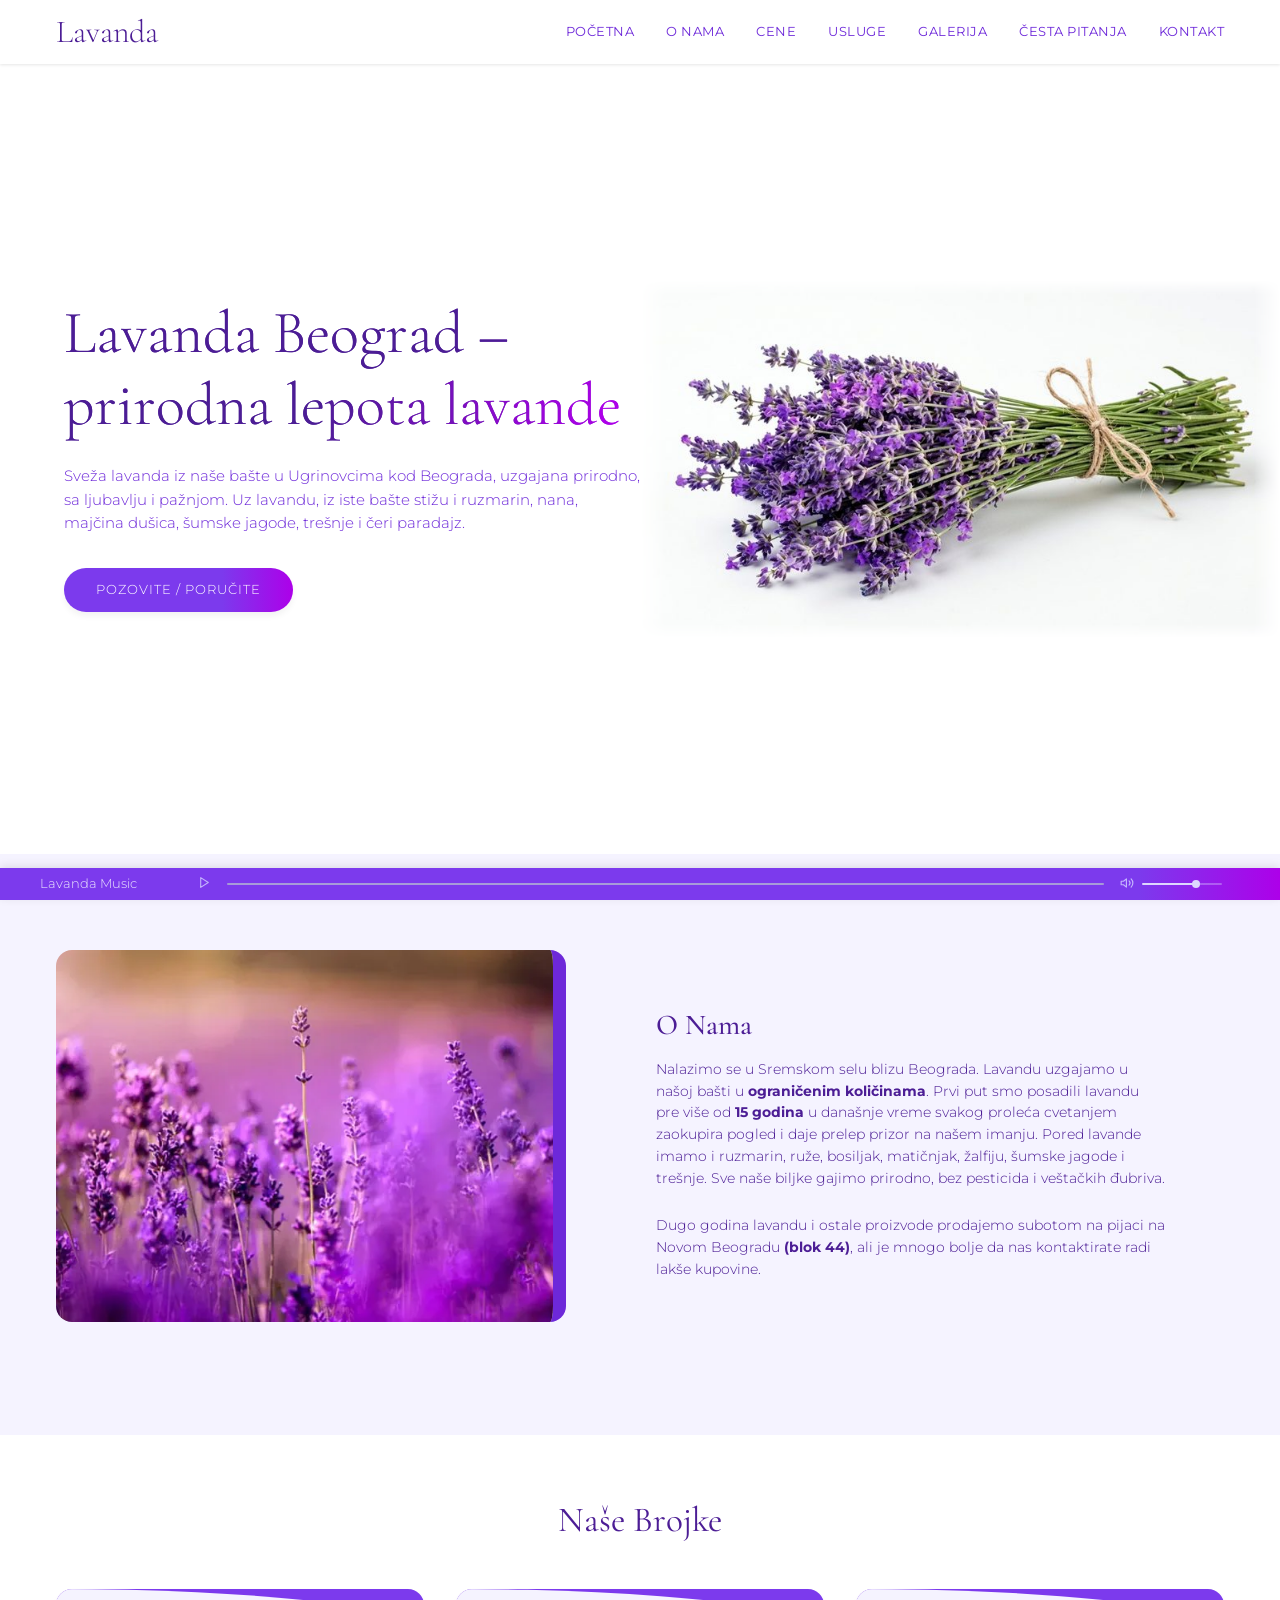
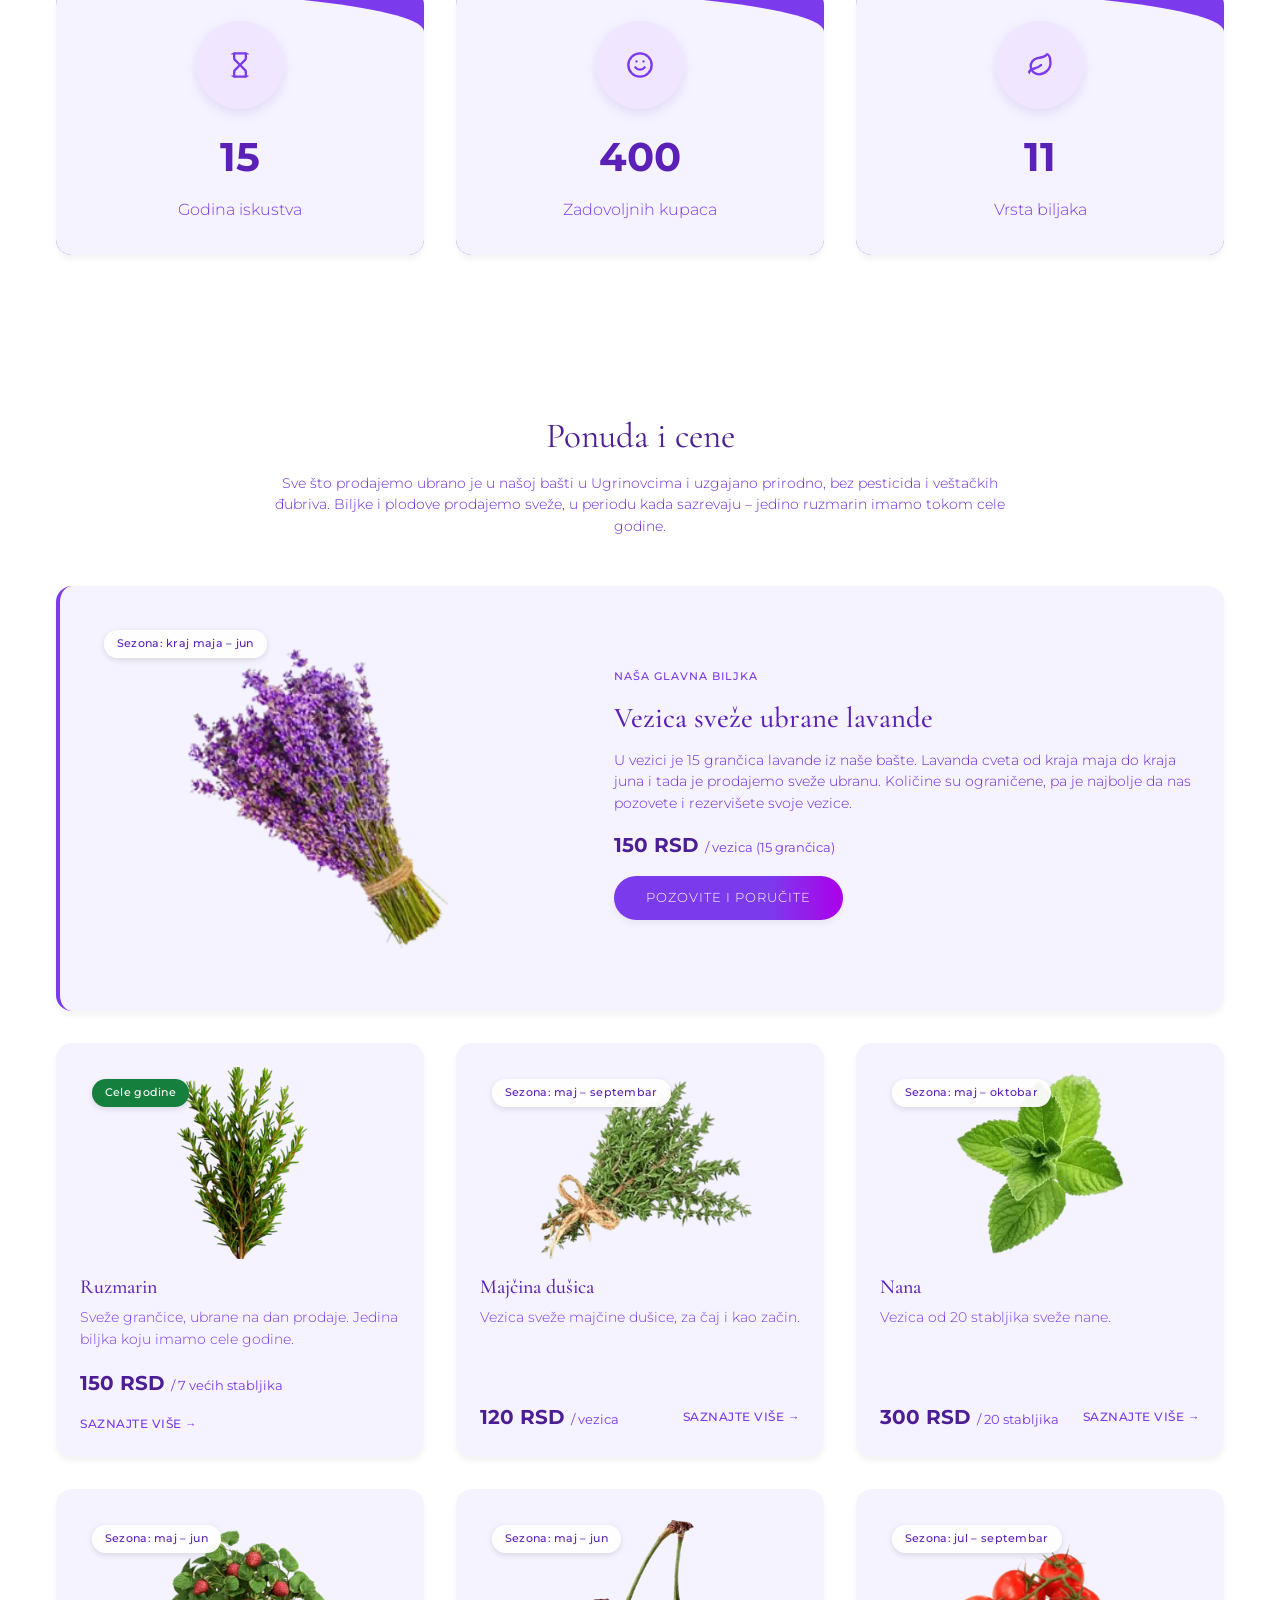
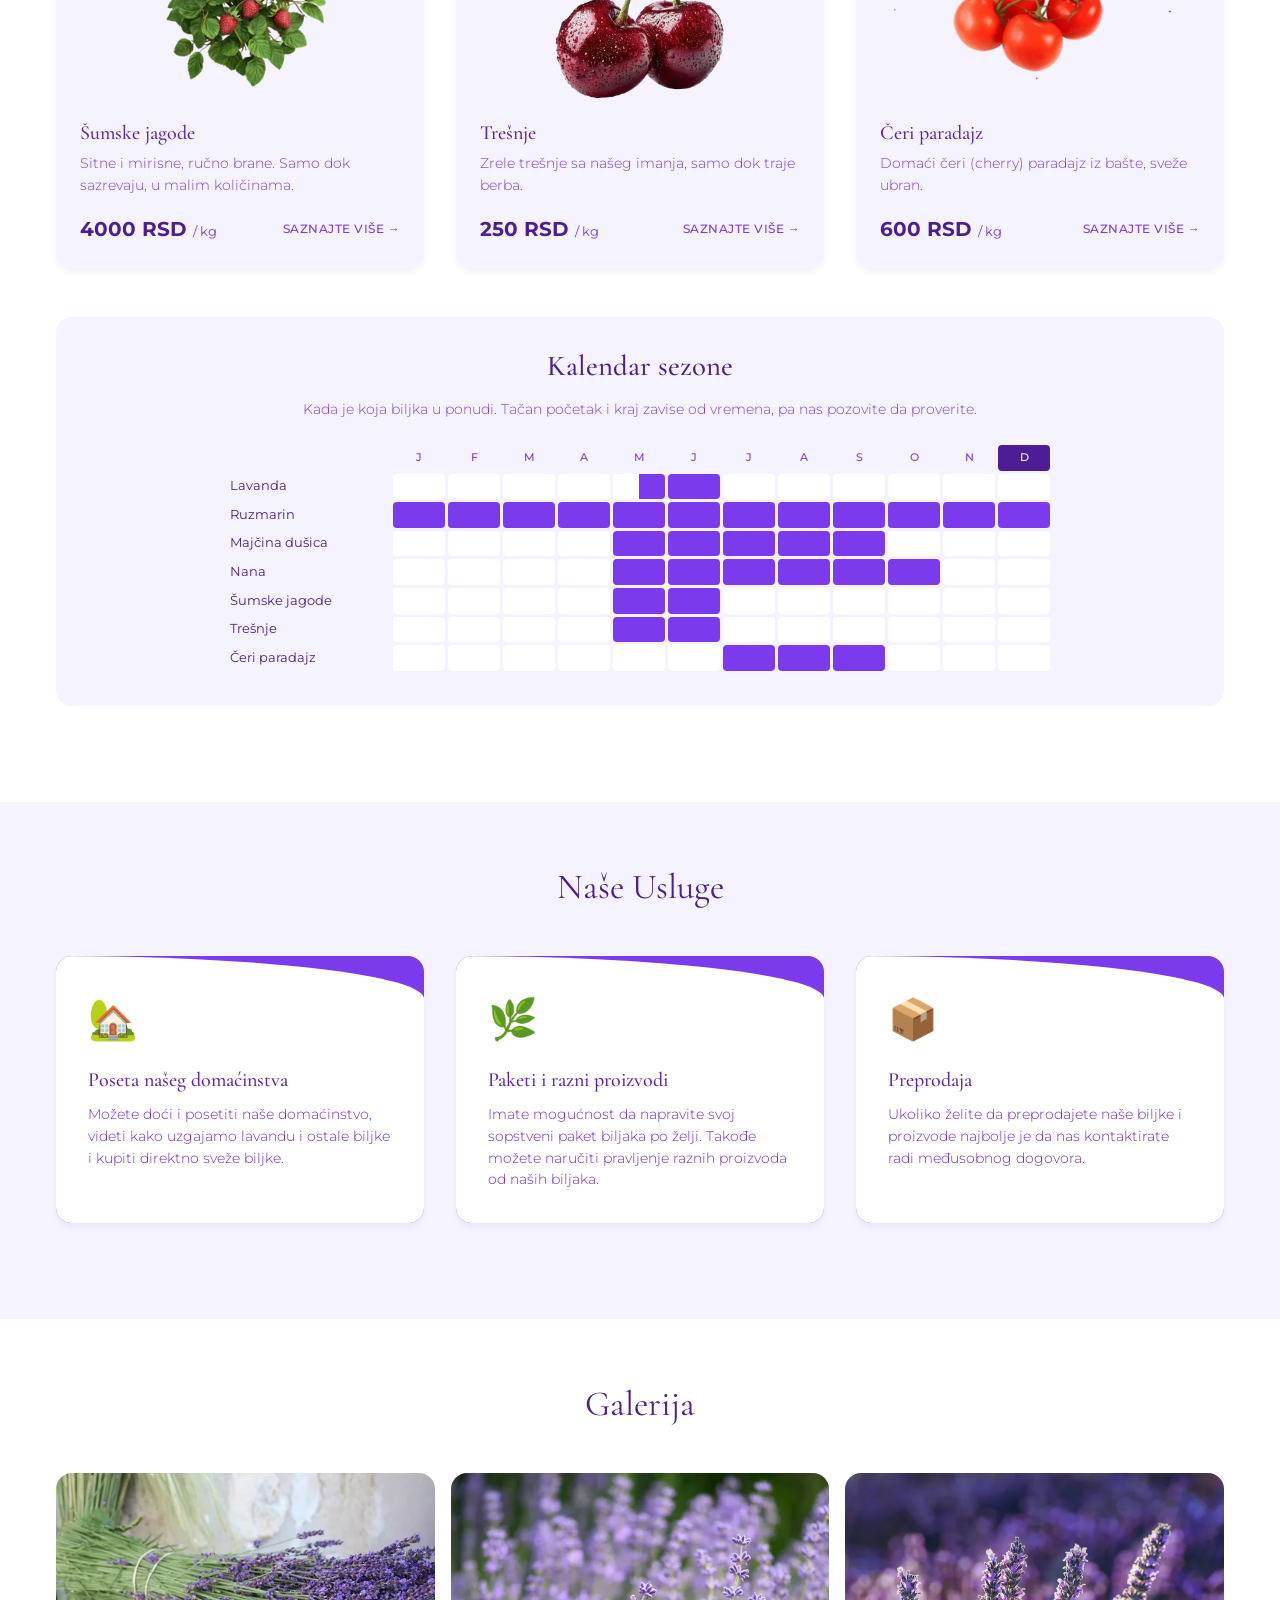
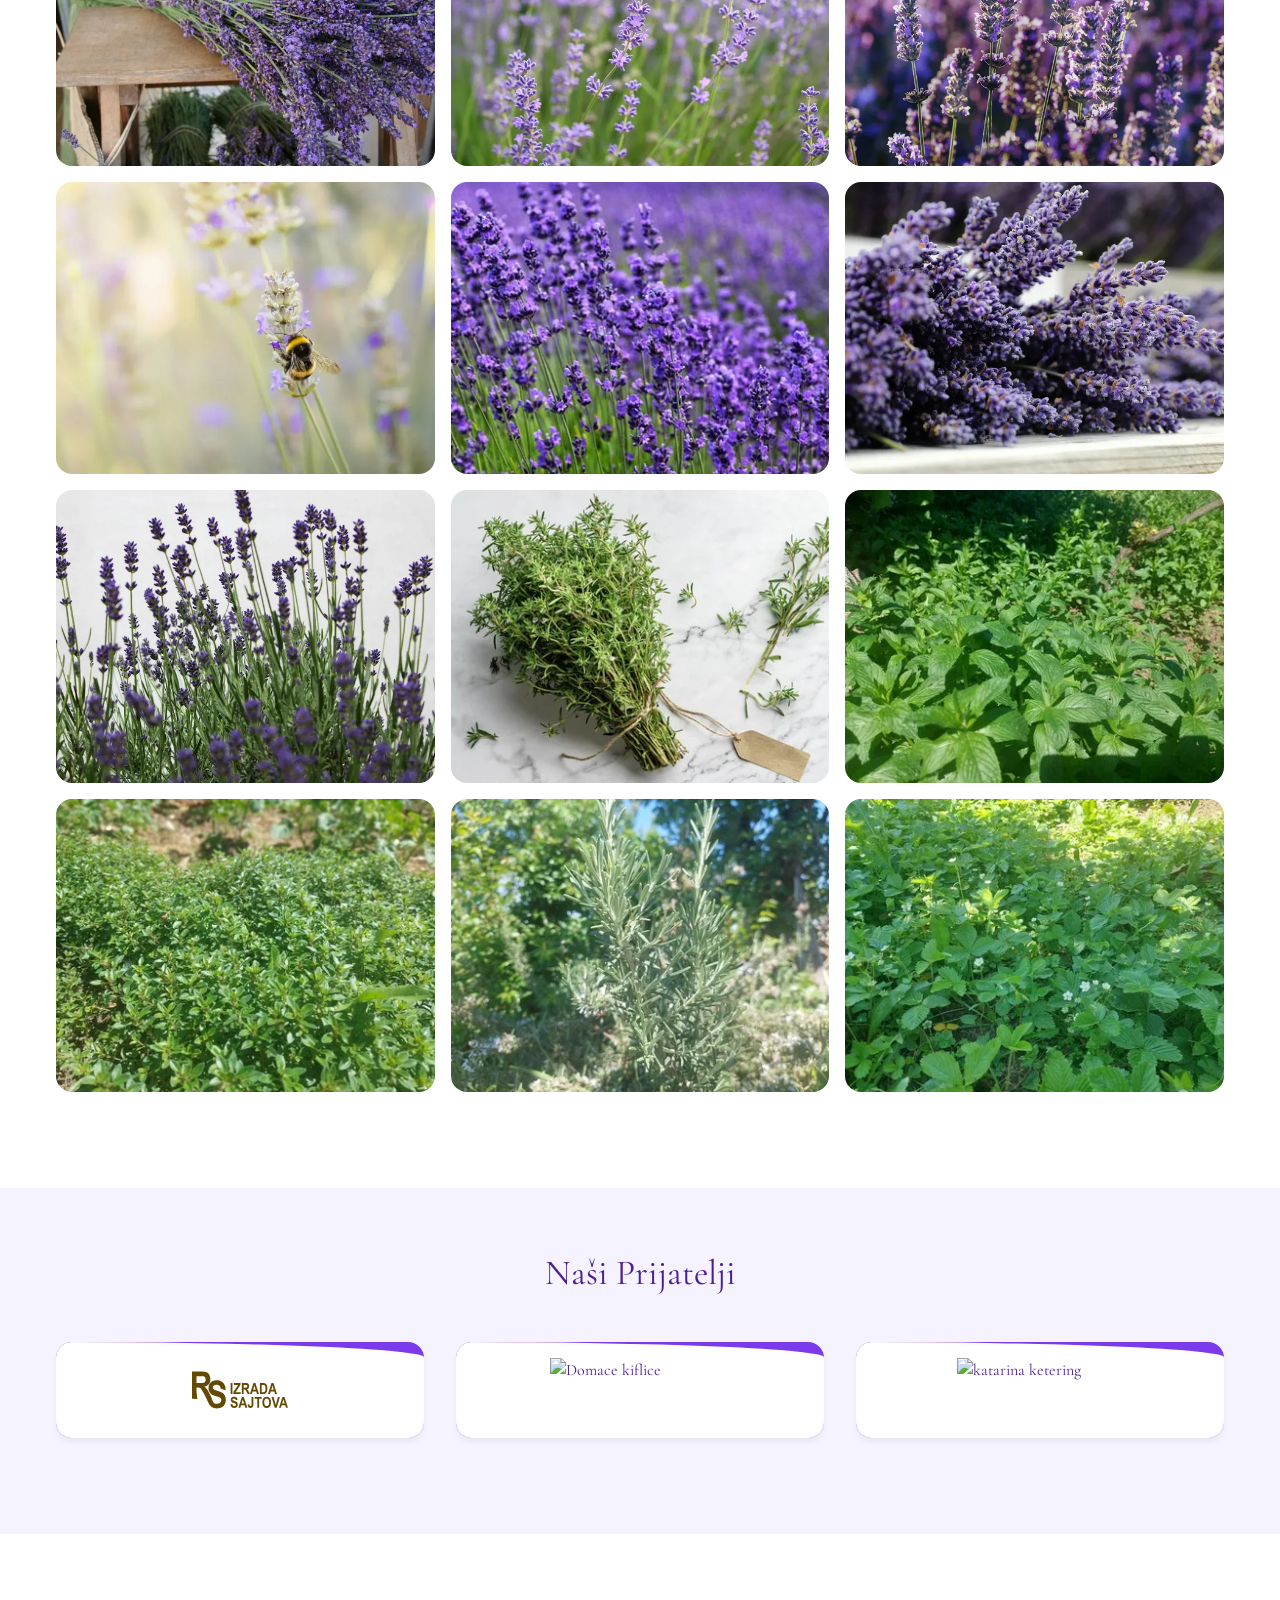
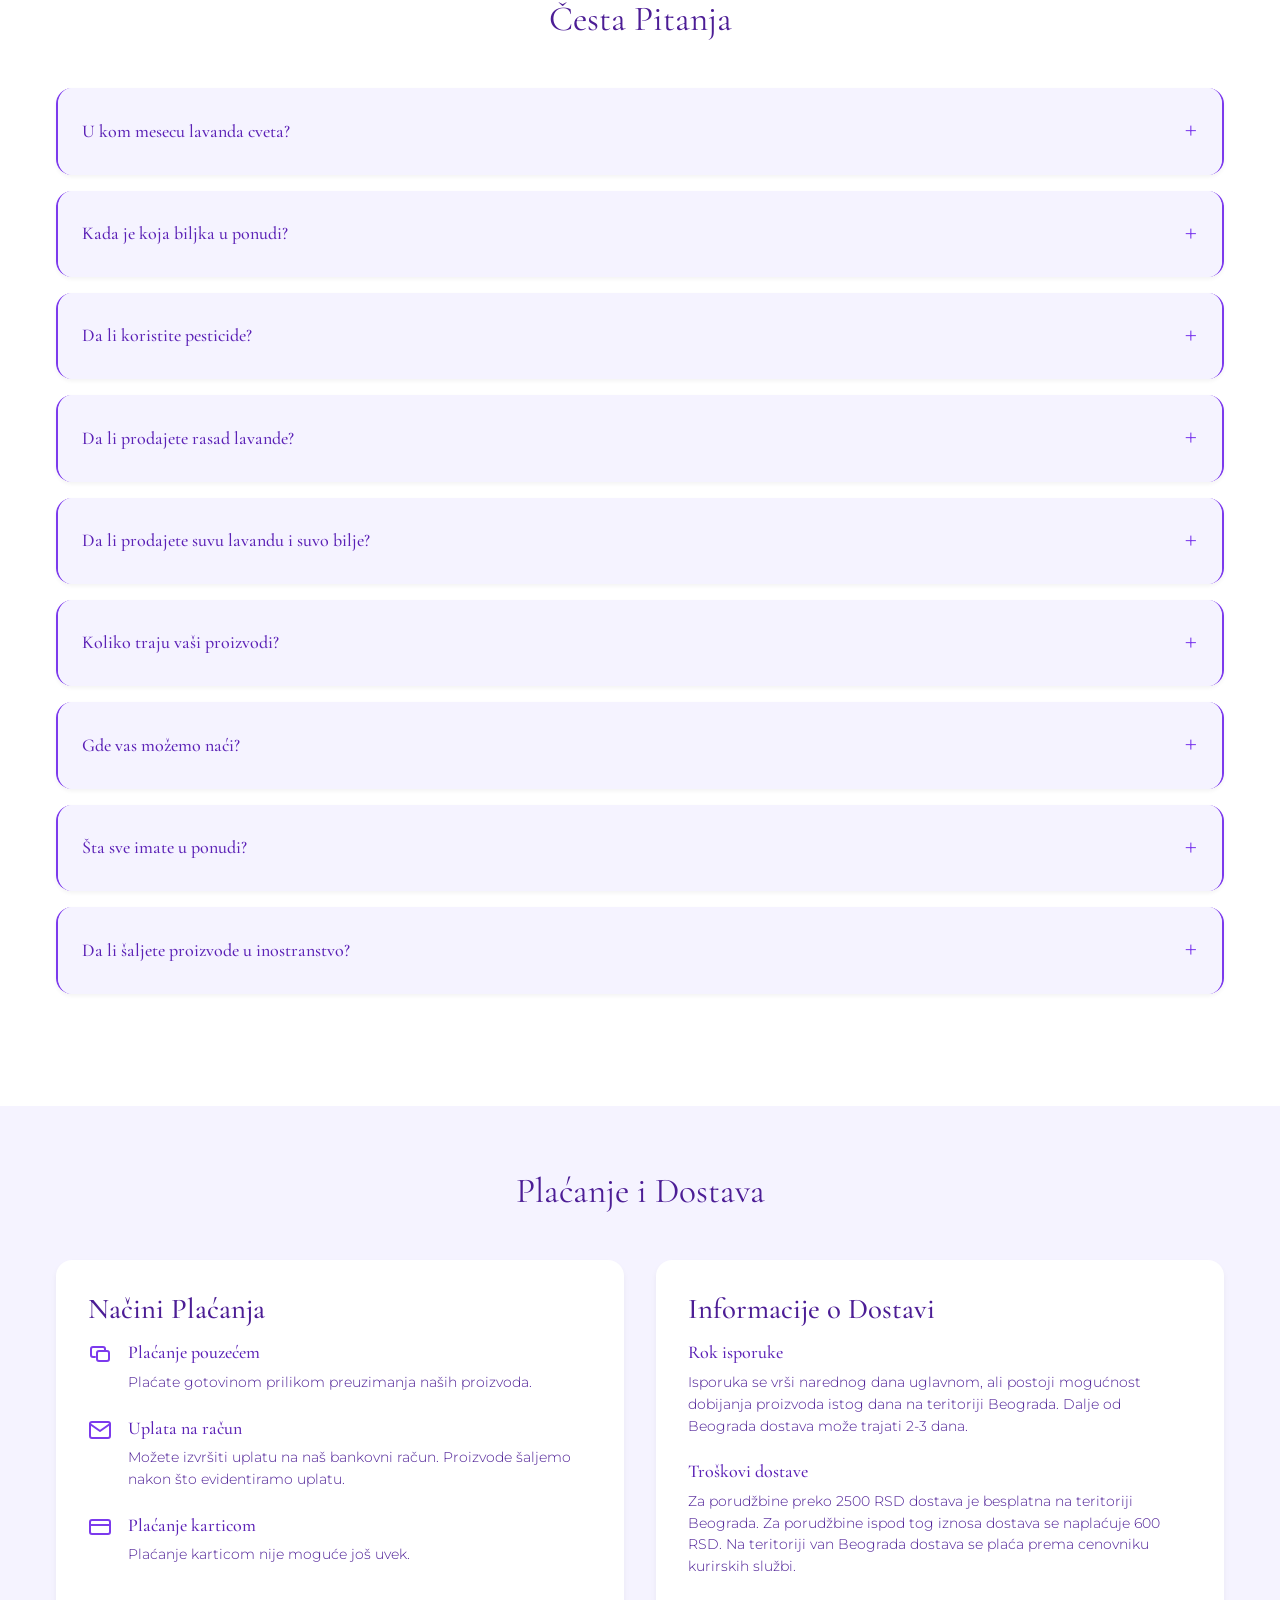
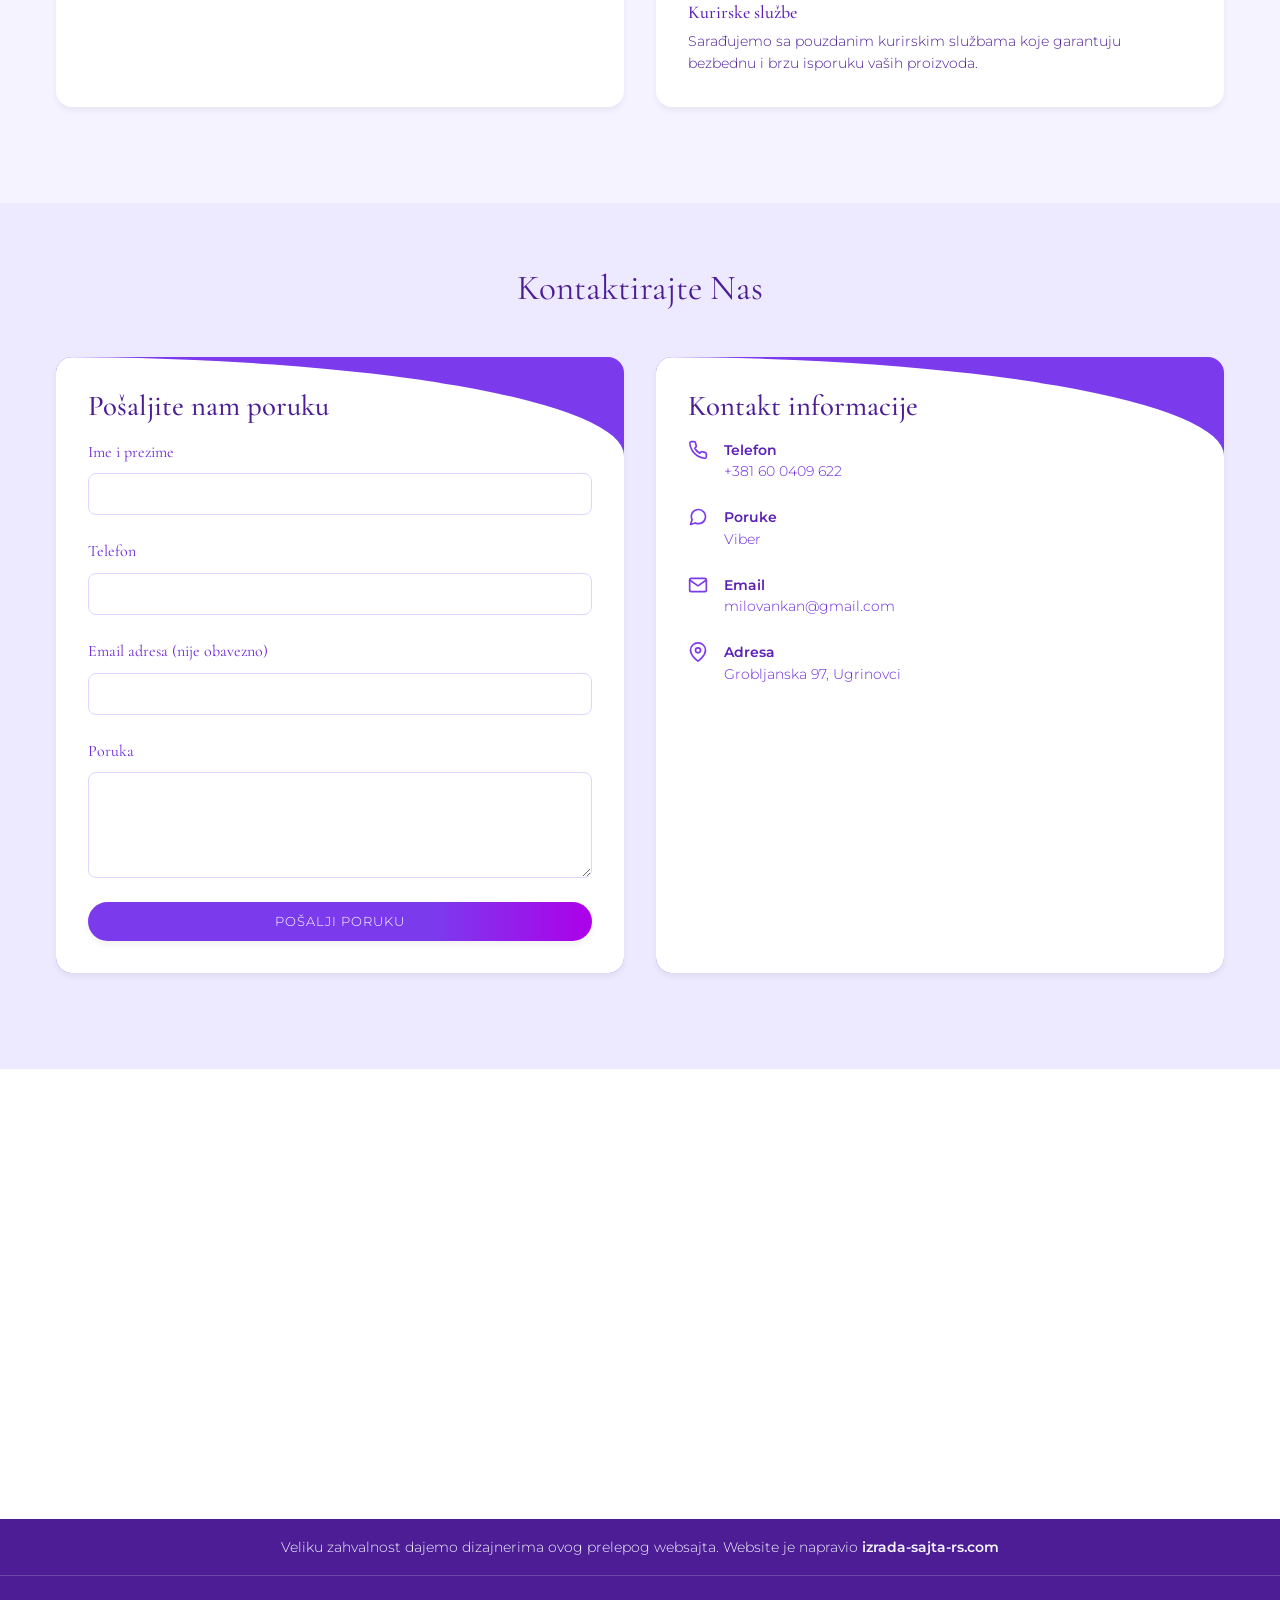
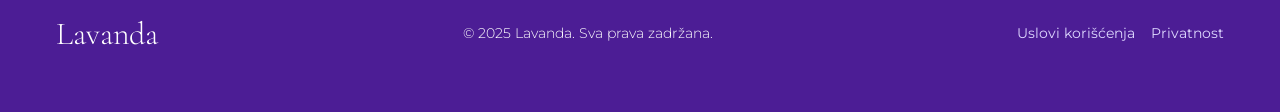
==== commit 3a30642f: "Add files via upload" ====
--- a/index.html
+++ b/index.html
@@ -949,8 +949,8 @@
 
   <script src="js/sezona.js"></script>
   <script src="js/script.js?v=20261027-18"></script>
-  <script src="js/home-intro.js?v=20261027-18"></script>
-  <script src="js/hero-loader.js?v=20261027-perf3"></script>
+  <script src="js/home-intro.js?v=20261027-speed1"></script>
+  <script src="js/hero-loader.js?v=20261027-speed1"></script>
 </body>
 </html>
 
--- a/css/style.css
+++ b/css/style.css
@@ -420,69 +420,8 @@
   -webkit-tap-highlight-color: transparent;
 }
 /* Platno pokriva vidljivi prozor: latice nisu odsecene granicama fotografije. */
-.hero-preview {
-  display: none;
-  position: absolute;
-  inset: 0;
-  place-items: center;
-  pointer-events: none;
-  transition: opacity 0.3s ease;
-}
 .hero-lavender.is-pending .hero-lavender-base {
   visibility: hidden;
-}
-.hero-lavender.is-pending .hero-preview {
-  display: grid;
-}
-.hero-lavender.is-forming .hero-preview {
-  opacity: 0;
-}
-.hero-lavender.is-forming .hero-preview-flower {
-  animation-play-state: paused;
-}
-.hero-preview-flower {
-  position: relative;
-  width: 160px;
-  height: 160px;
-  border: 1px solid var(--lavender-100);
-  border-radius: 50%;
-  background: radial-gradient(circle, var(--lavender-50), #fff 72%);
-  animation: lavender-preview-breathe 2.4s ease-in-out infinite;
-}
-.hero-preview-flower::after {
-  content: '';
-  position: absolute;
-  top: 75px;
-  left: 79px;
-  width: 2px;
-  height: 49px;
-  border-radius: 2px;
-  background: var(--lavender-300);
-}
-.hero-preview-petal {
-  position: absolute;
-  top: 42px;
-  left: 68px;
-  width: 24px;
-  height: 48px;
-  border-radius: 80% 20% 75% 25%;
-  background: var(--lavender-300);
-  transform-origin: 50% 100%;
-}
-.hero-preview-petal:first-child {
-  transform: rotate(-42deg);
-  background: var(--lavender-200);
-}
-.hero-preview-petal:last-child {
-  transform: rotate(42deg);
-  background: var(--lavender-400);
-}
-@keyframes lavender-preview-breathe {
-  0%, 100% { transform: translateY(2px) scale(0.98); }
-  50% { transform: translateY(-2px) scale(1.02); }
-}
-@media (prefers-reduced-motion: reduce) {
-  .hero-preview-flower { animation: none; }
 }
 .hero-lavender-canvas {
   position: fixed;
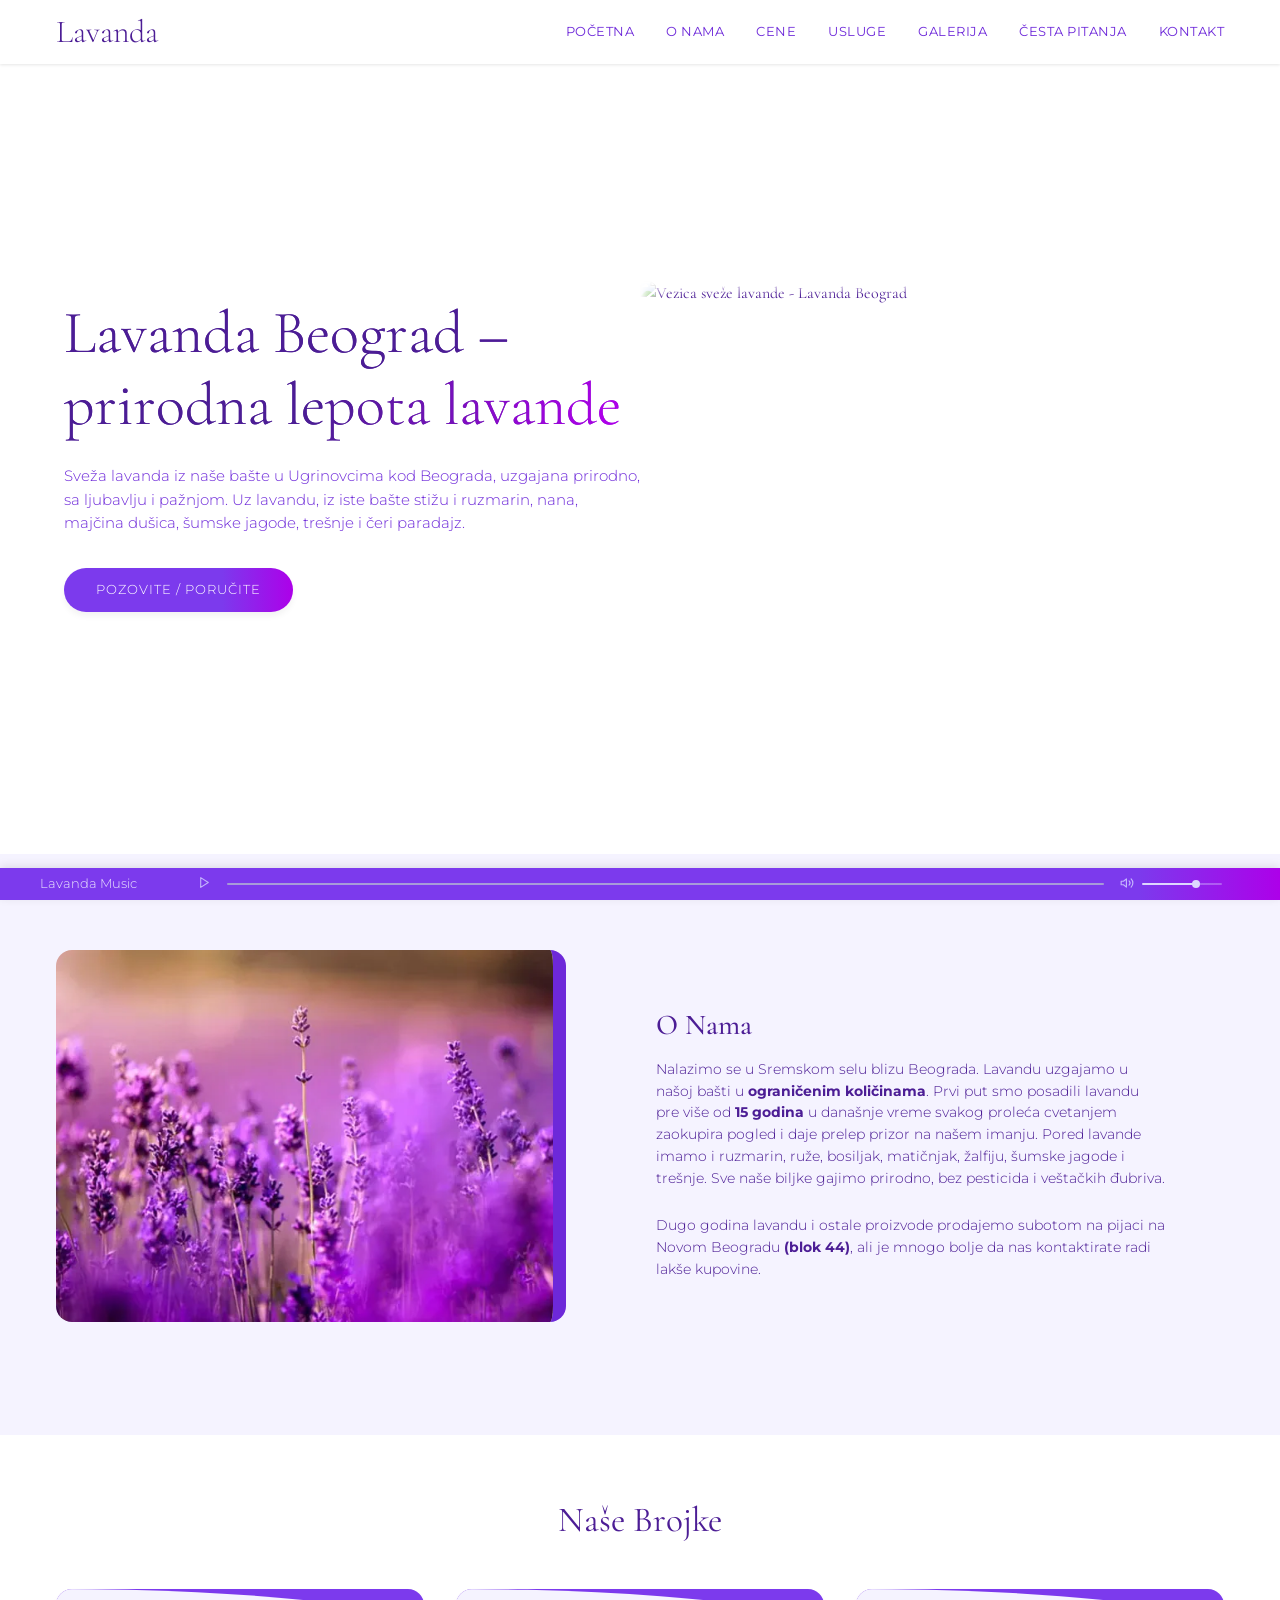
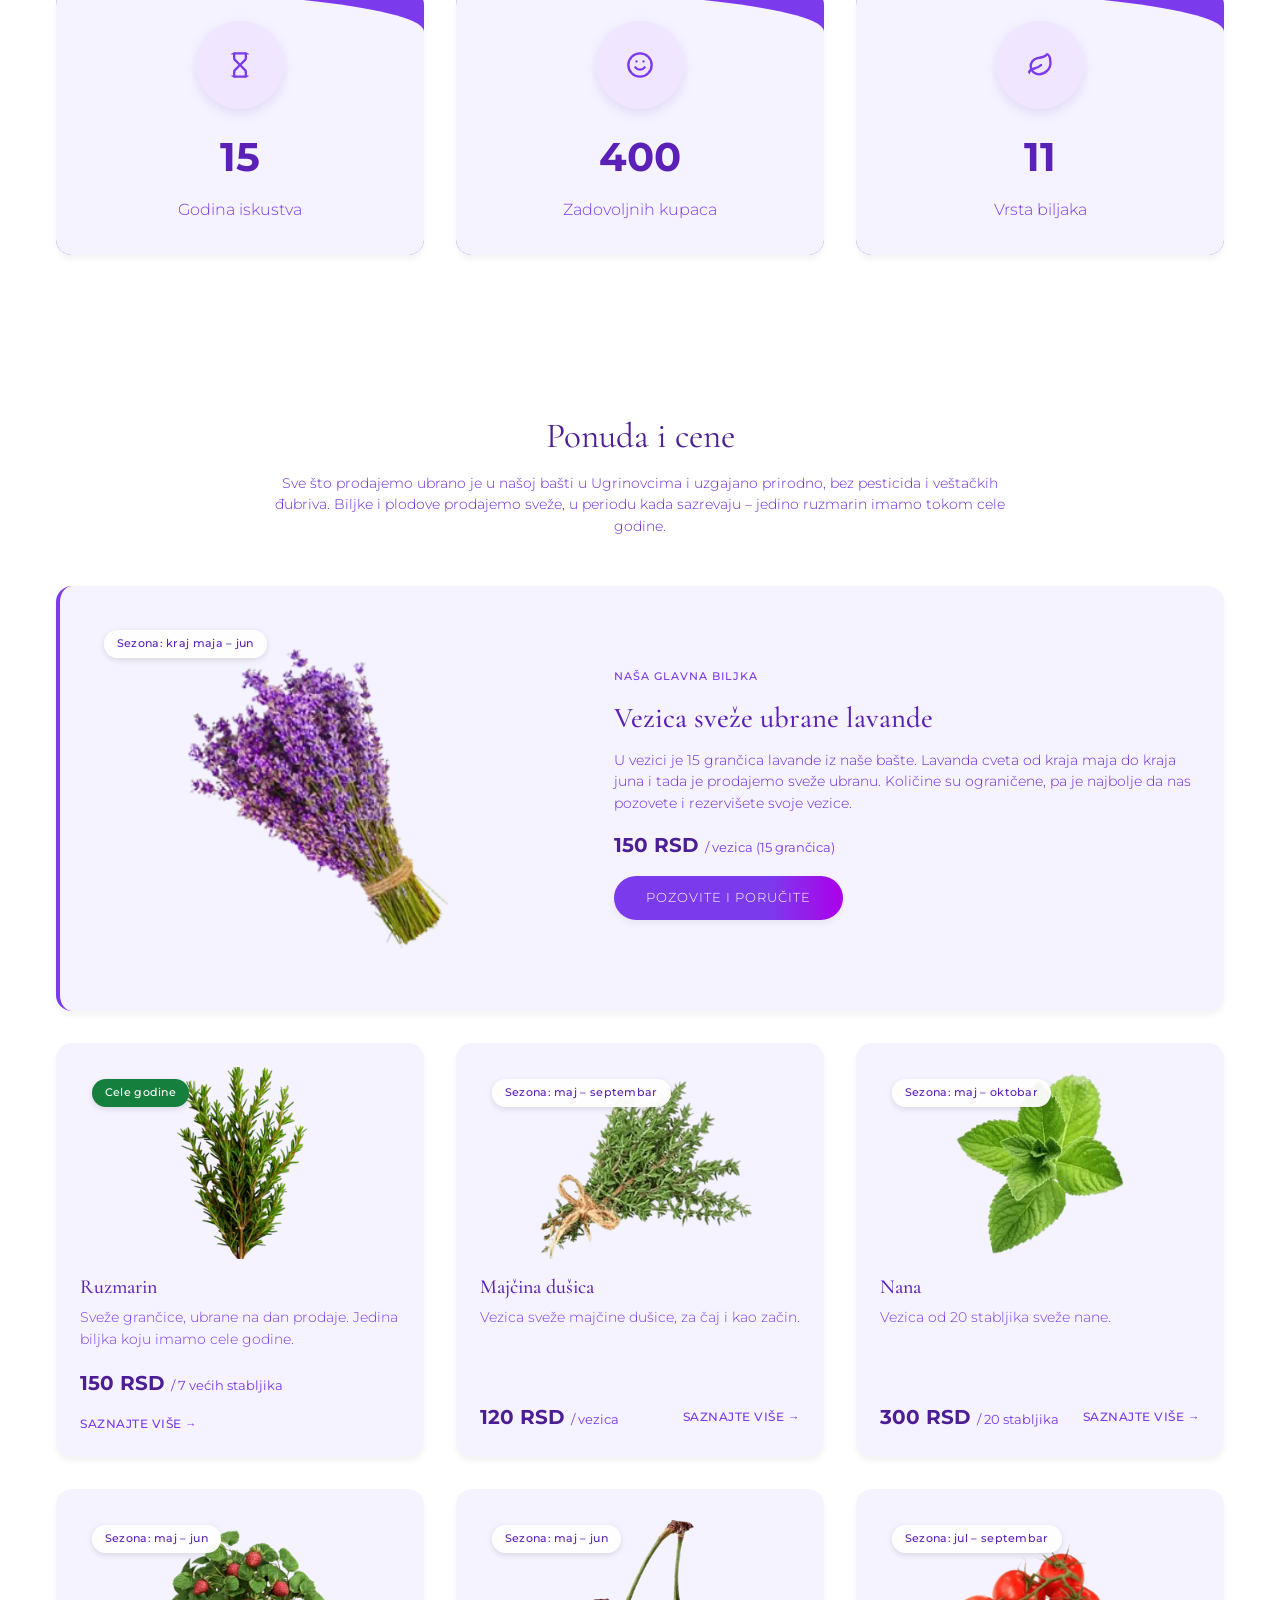
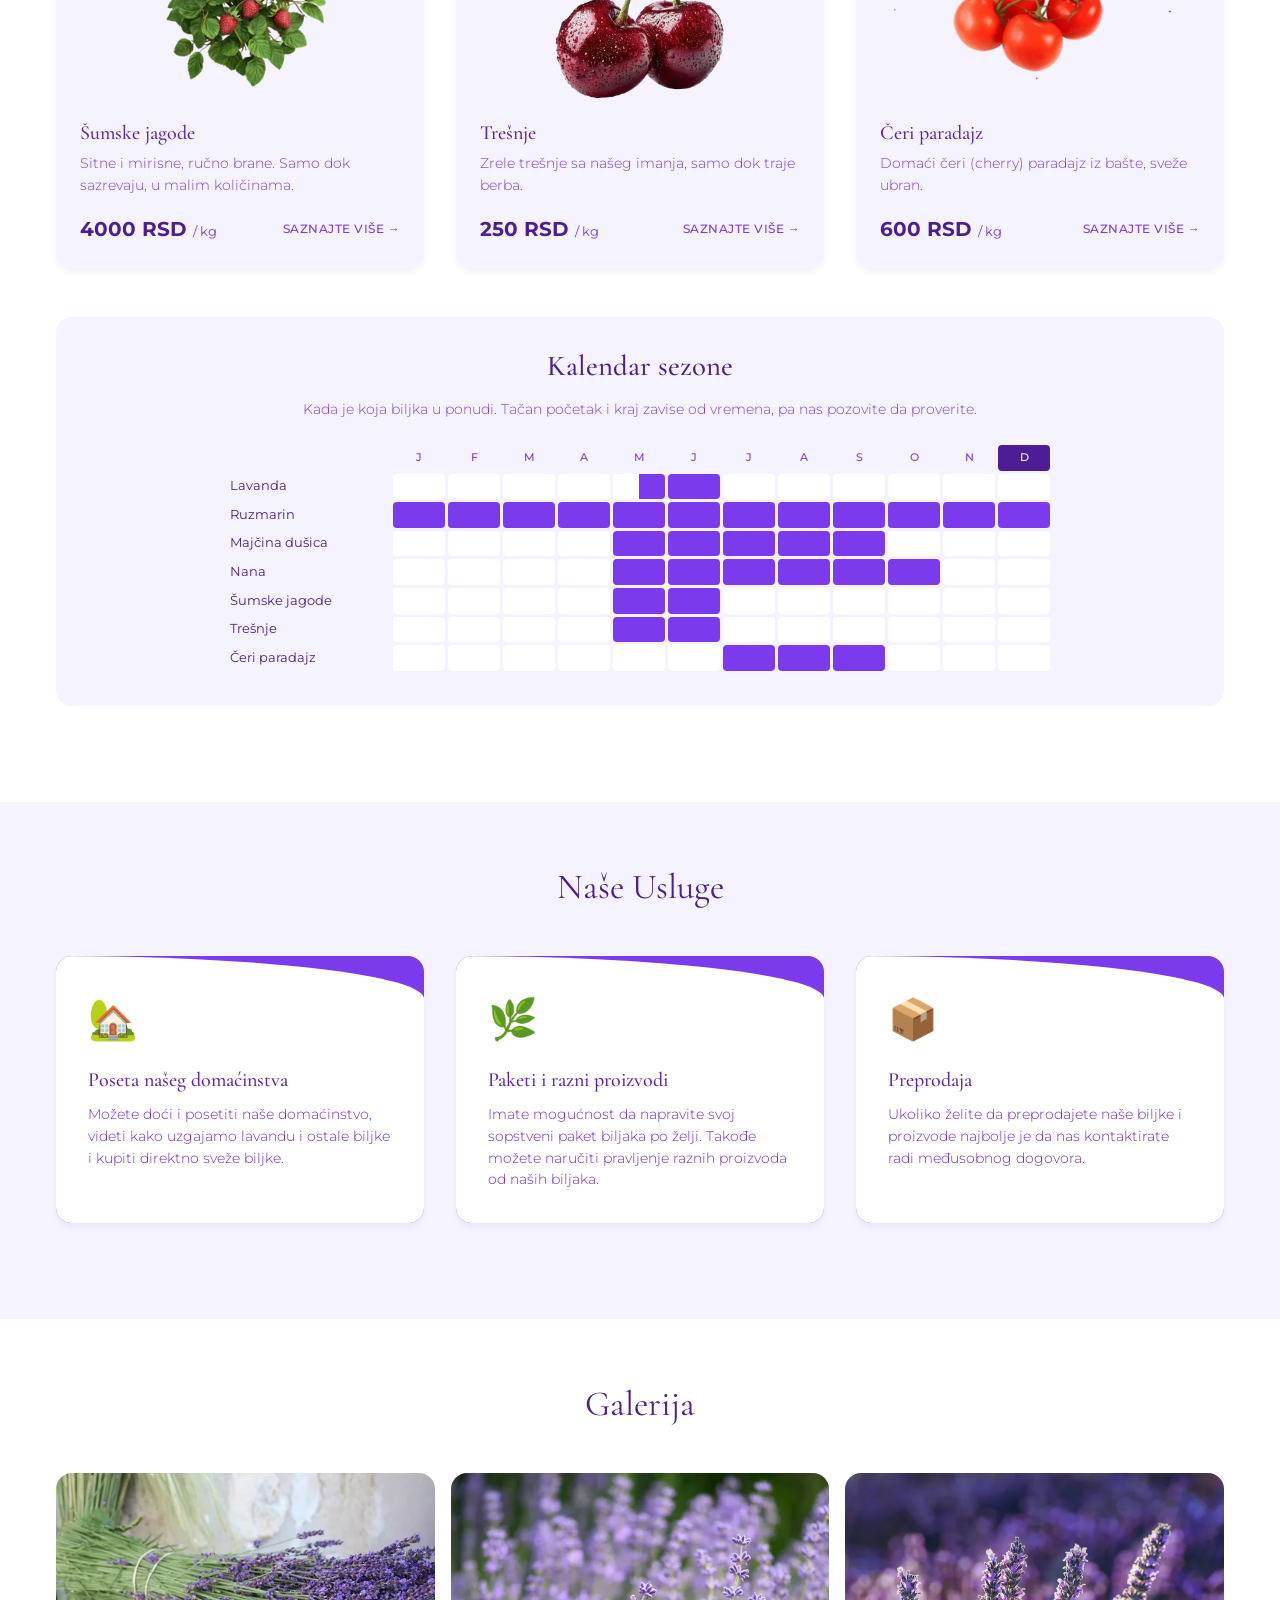
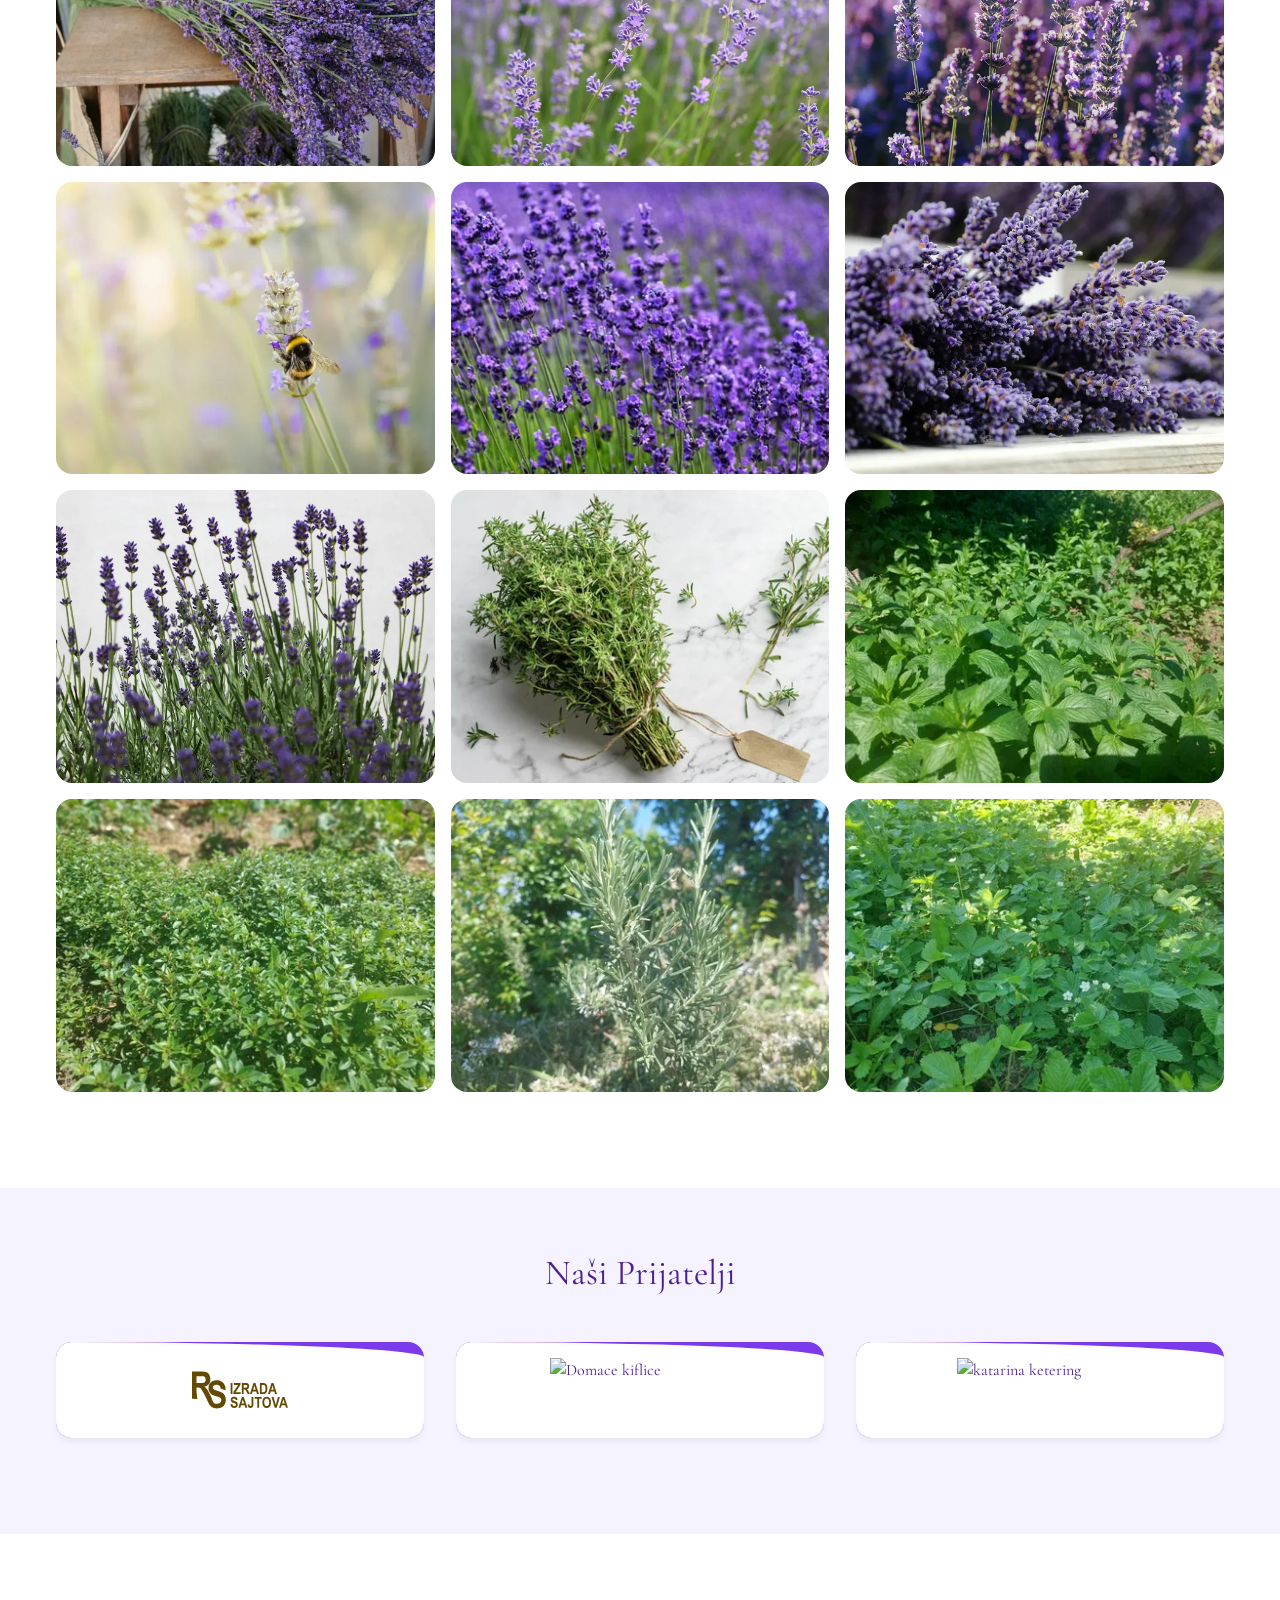
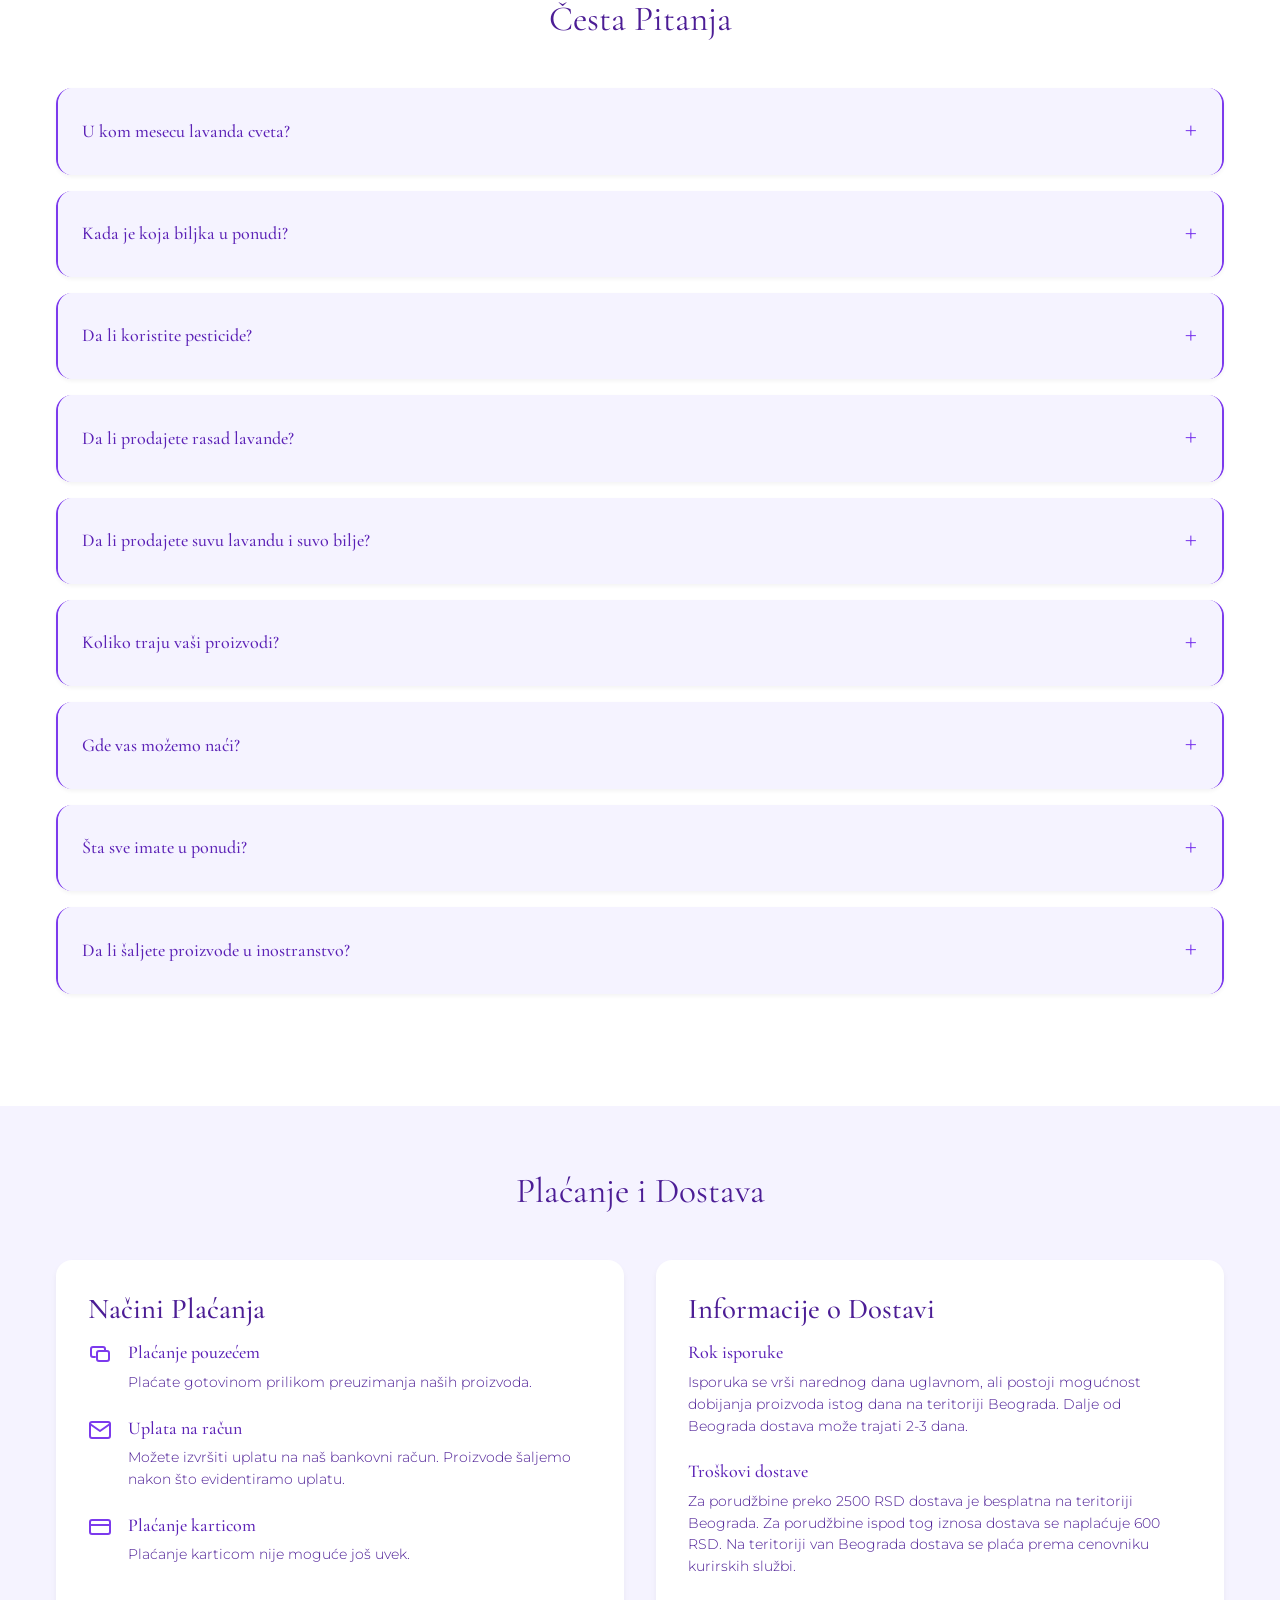
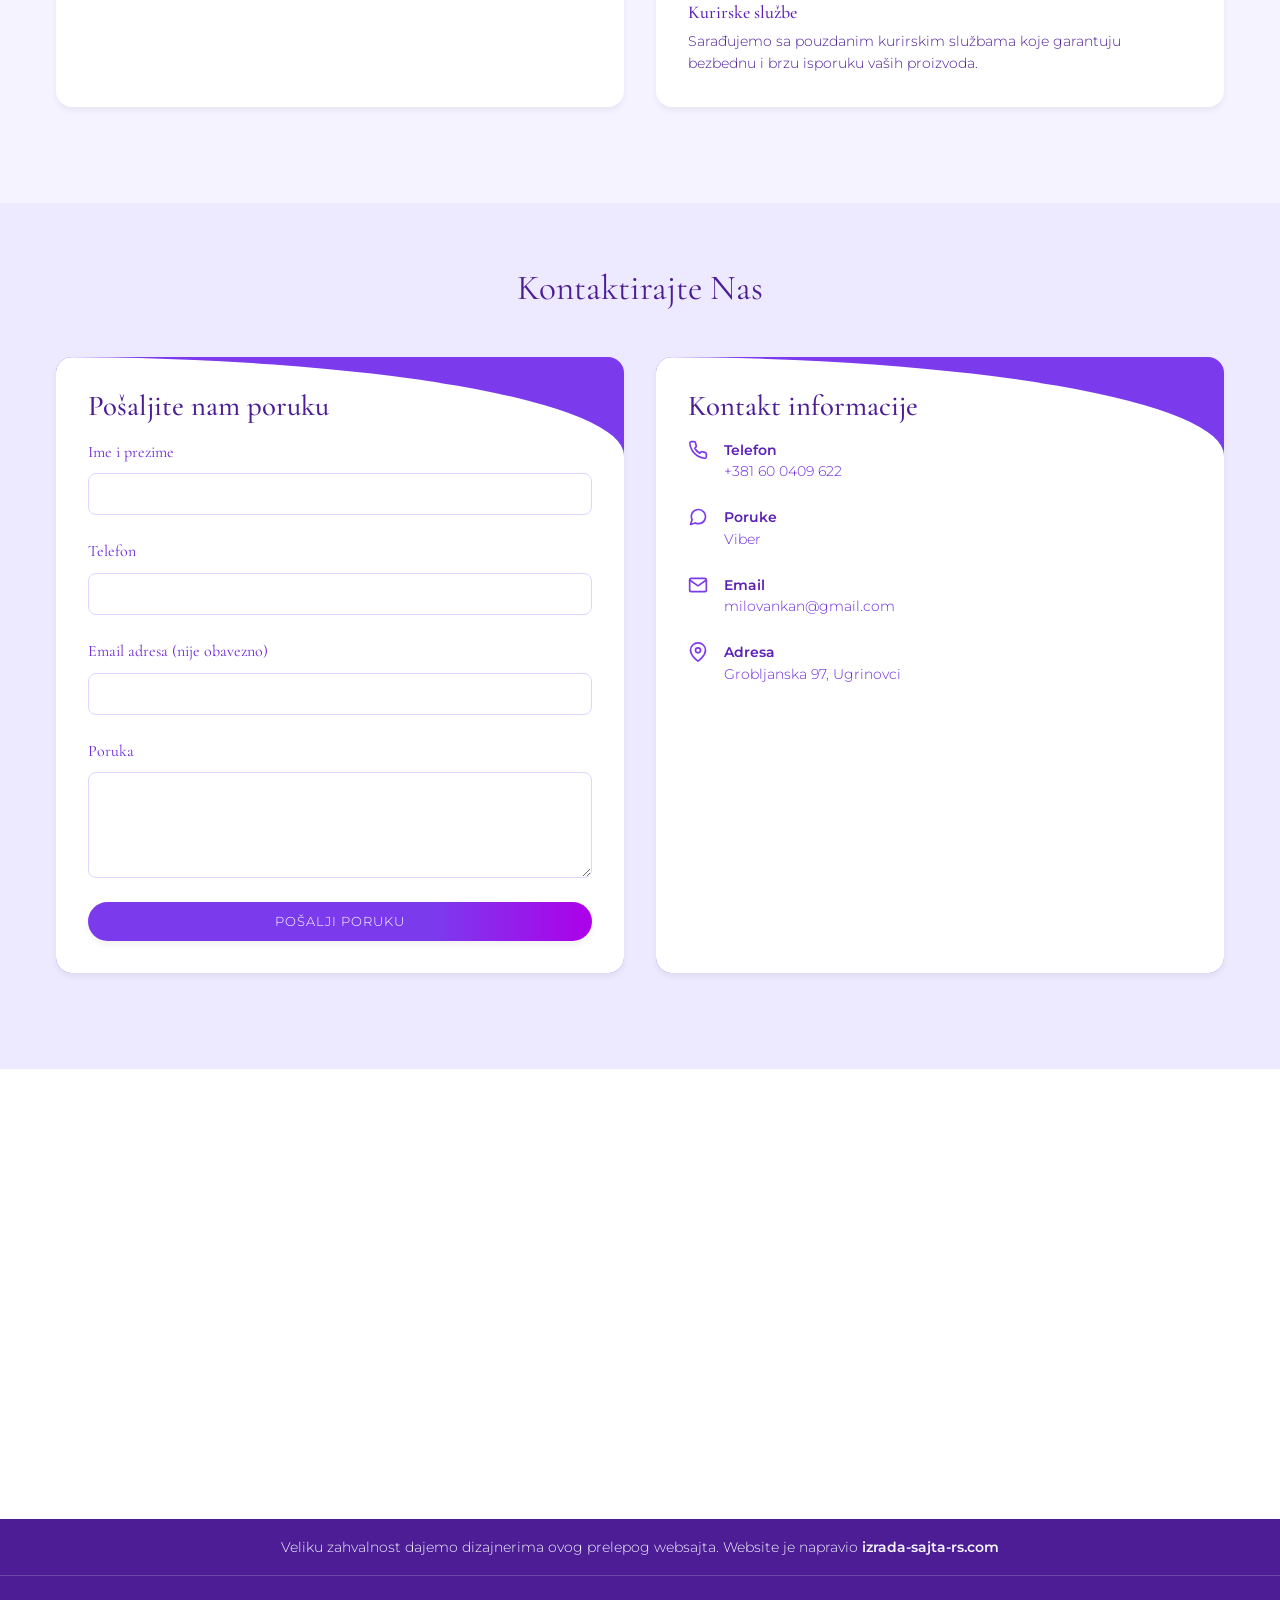
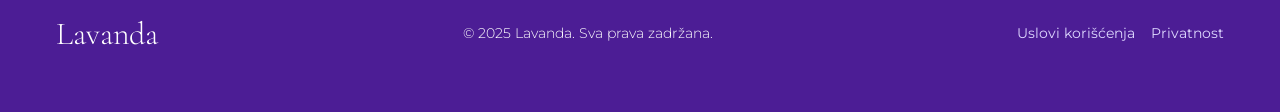
==== commit a548ad72: "Add files via upload" ====
--- a/index.html
+++ b/index.html
@@ -216,7 +216,7 @@
       </div>
       <div class="hero-img">
         <div class="hero-lavender">
-          <img class="hero-lavender-base" src="slike/lavanda-beograd-vezica.jpg" srcset="slike/lavanda-beograd-vezica-800.jpg 800w, slike/lavanda-beograd-vezica.jpg 1376w" sizes="(max-width: 767px) 100vw, (max-width: 1338px) 50vw, 669px" width="669" height="373" alt="Vezica sveže lavande - Lavanda Beograd" fetchpriority="high">
+          <img class="hero-lavender-base" src="slike/lavanda-beograd-vezica-800.webp" srcset="slike/lavanda-beograd-vezica-800.webp 800w, slike/lavanda-beograd-vezica-1100.webp 1100w, slike/lavanda-beograd-vezica-1376.webp 1376w" sizes="(max-width: 767px) calc(100vw - 32px), (max-width: 1338px) 50vw, 669px" width="669" height="373" alt="Vezica sveže lavande - Lavanda Beograd" fetchpriority="high">
         </div>
       </div>
     </section>
@@ -947,10 +947,11 @@
     </div>
   </div>
 
-  <script src="js/sezona.js"></script>
-  <script src="js/script.js?v=20261027-18"></script>
-  <script src="js/home-intro.js?v=20261027-speed1"></script>
-  <script src="js/hero-loader.js?v=20261027-speed1"></script>
+  <script src="js/sezona.js" defer></script>
+  <script src="js/script.js?v=20261027-18" defer></script>
+  <script src="js/home-intro.js?v=20261027-speed1" defer></script>
+  <!-- Bez defer: mala skripta koja mora da postavi siluetu pre prvog iscrtavanja -->
+  <script src="js/hero-loader.js?v=20261028-speed2"></script>
 </body>
 </html>
 
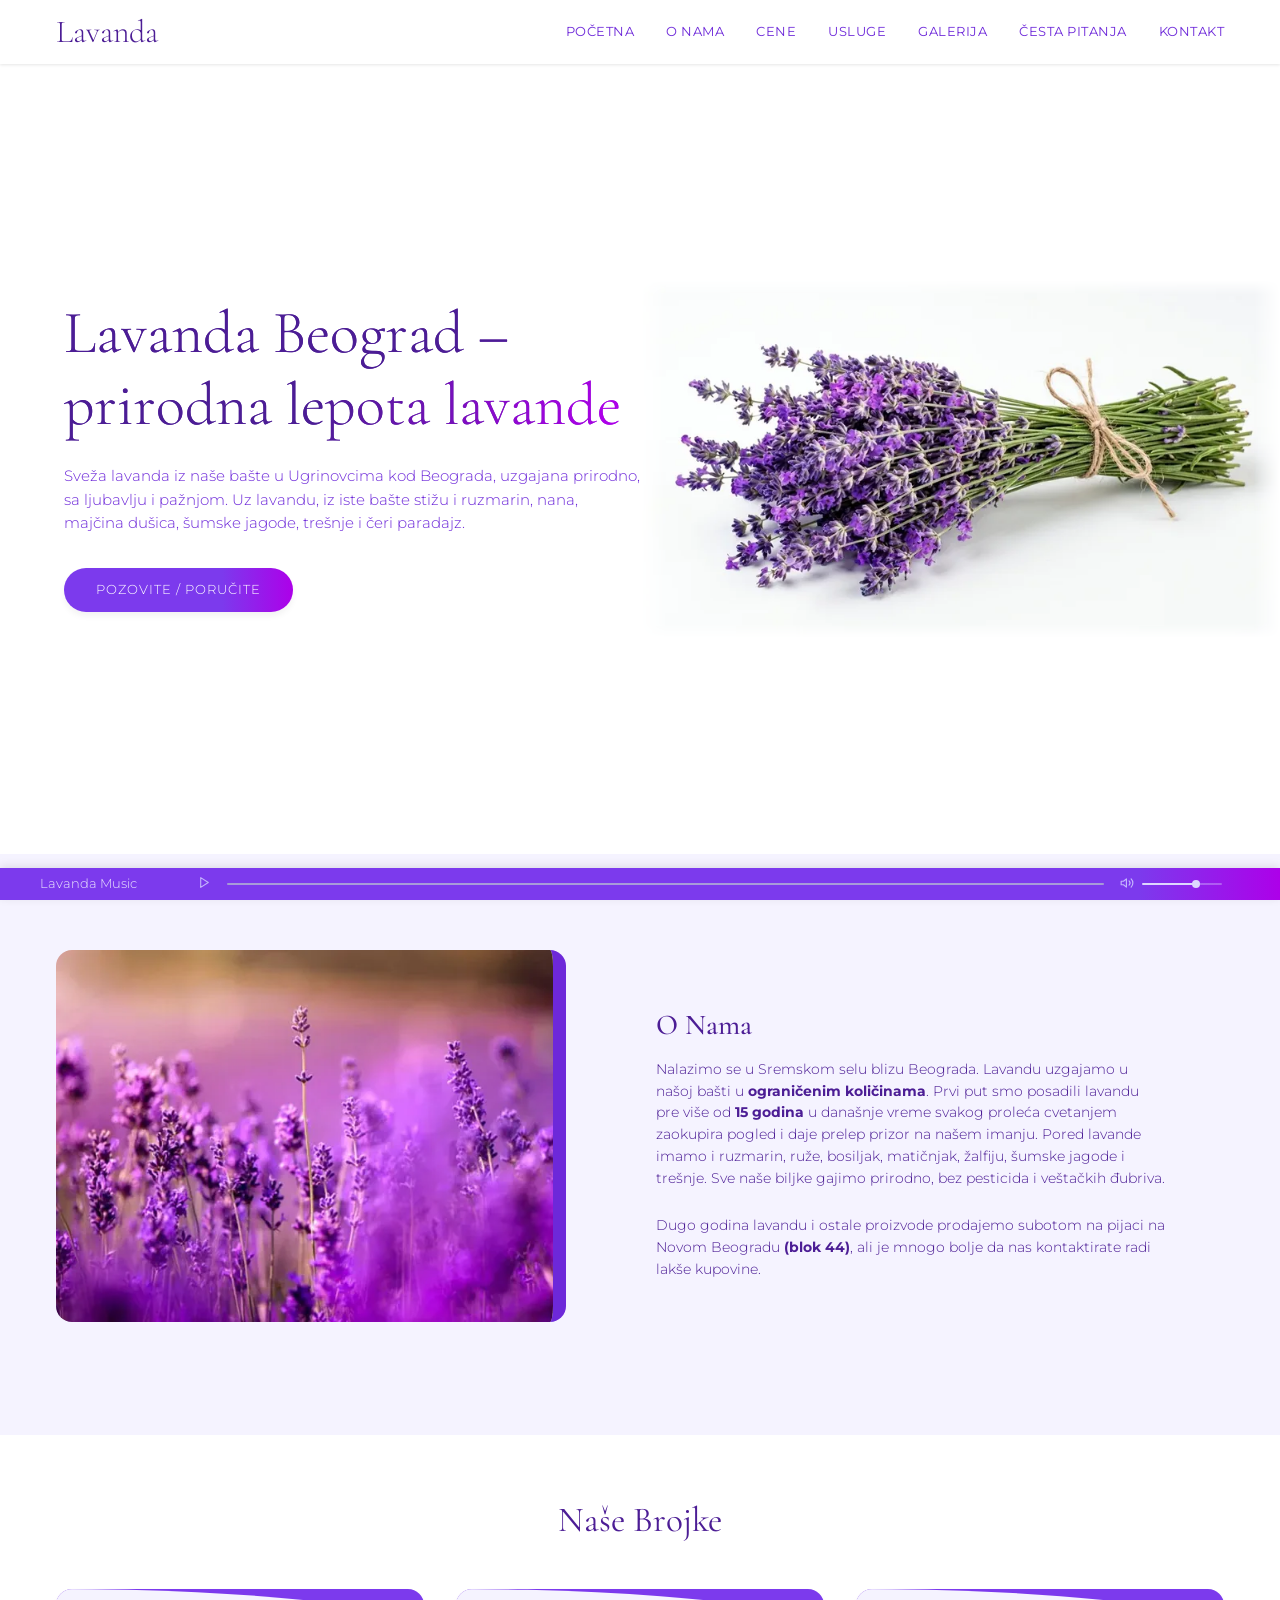
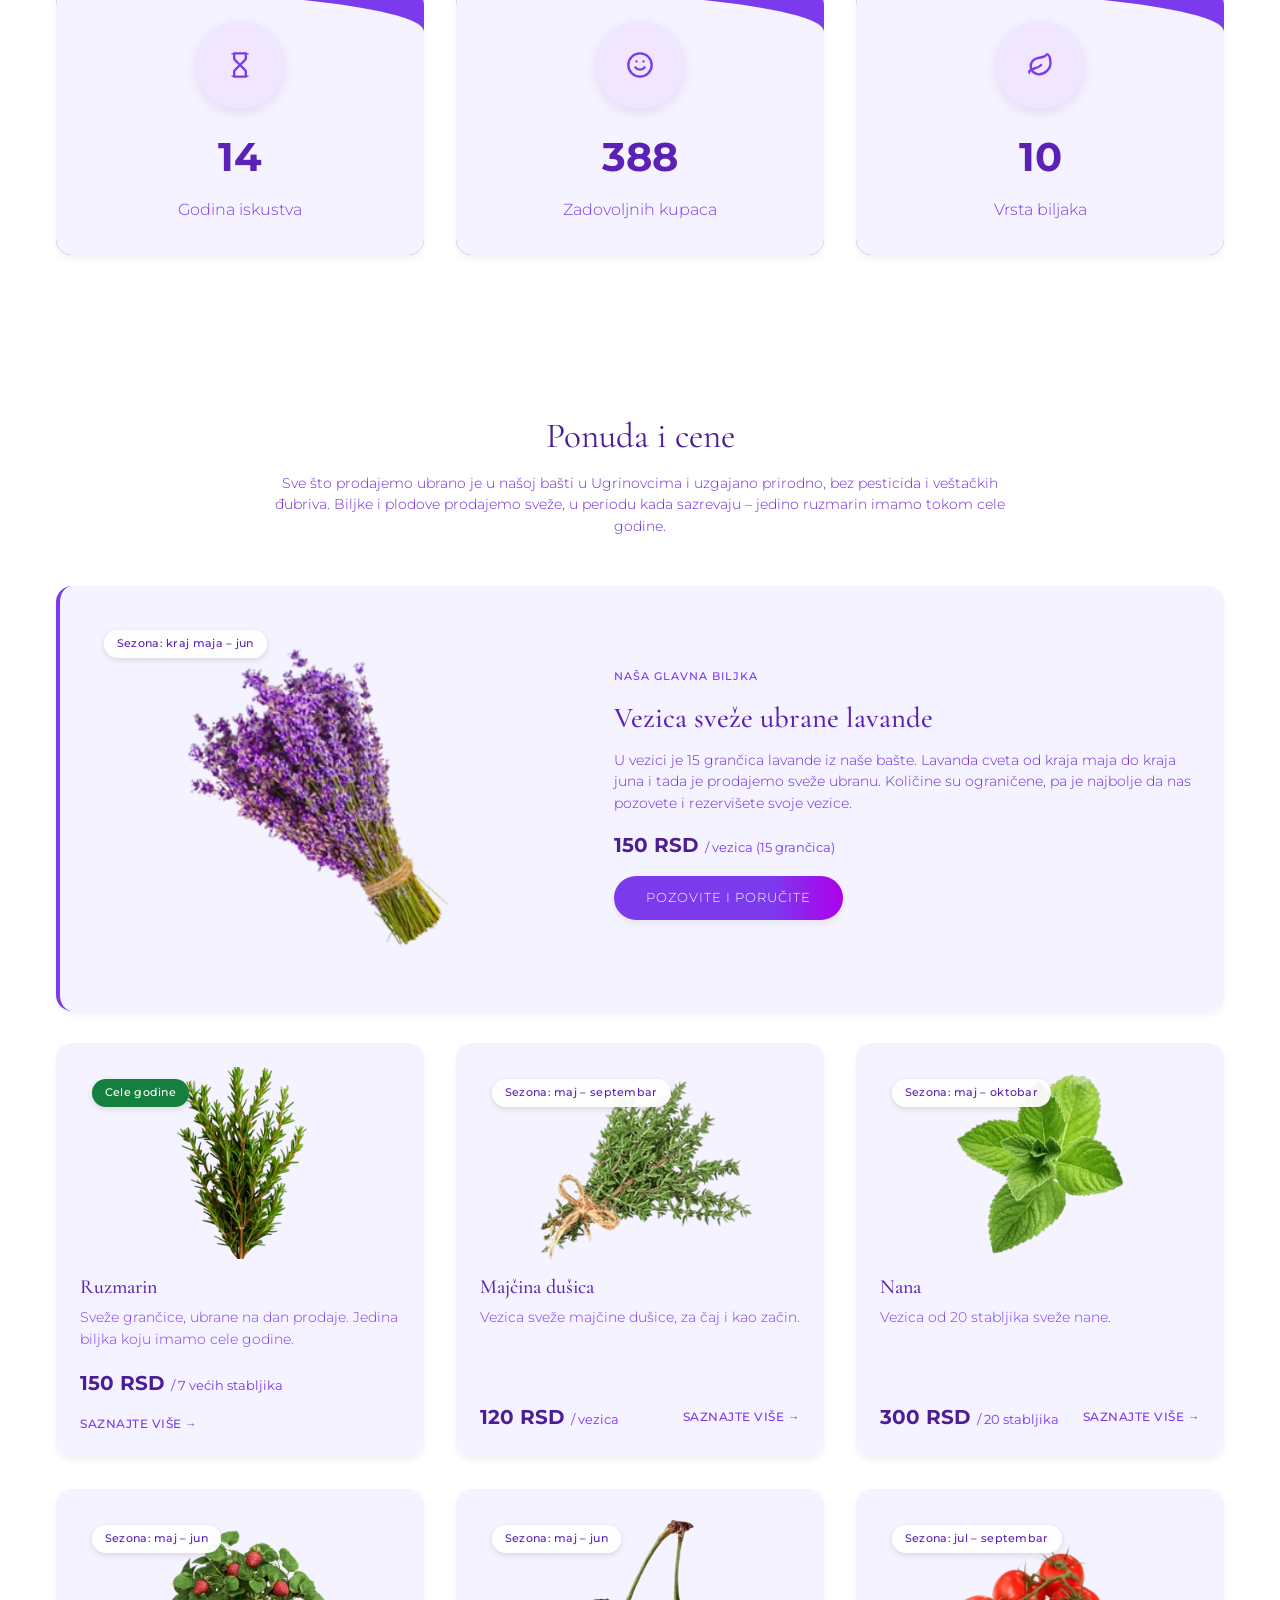
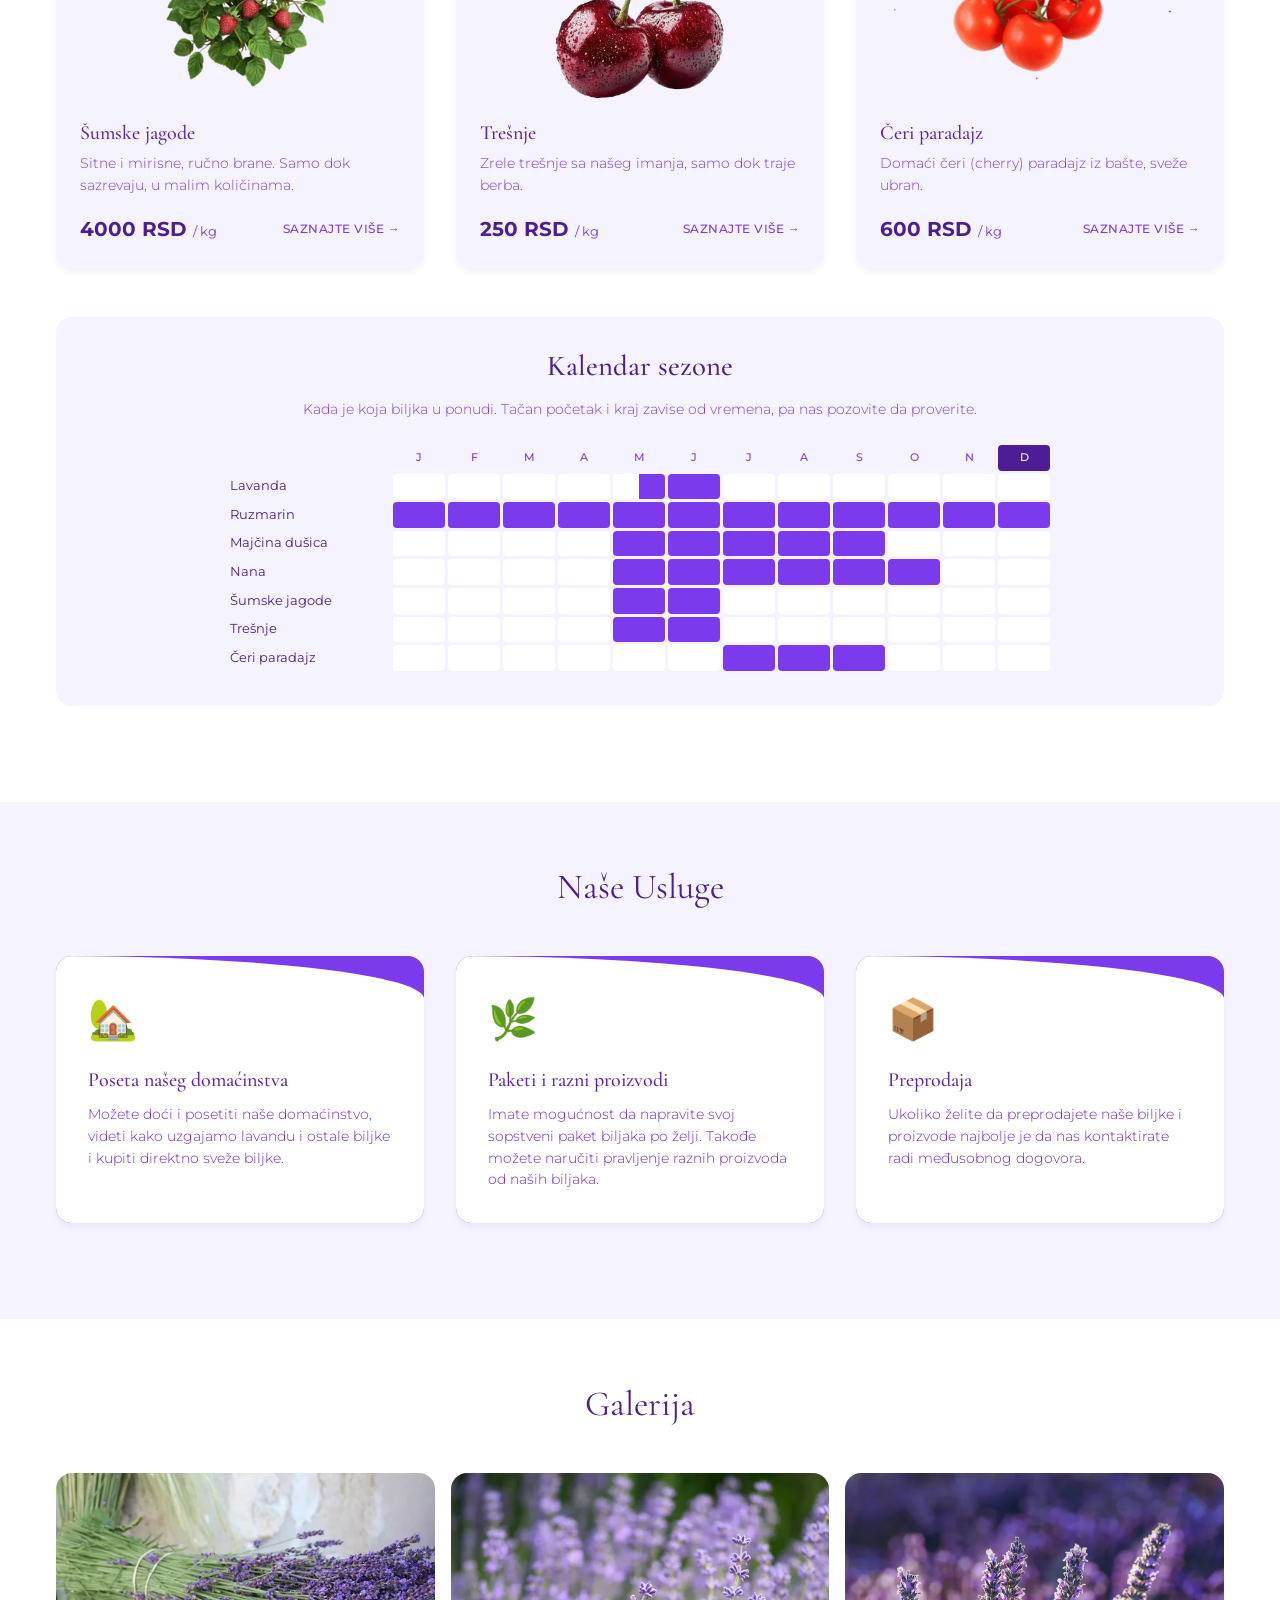
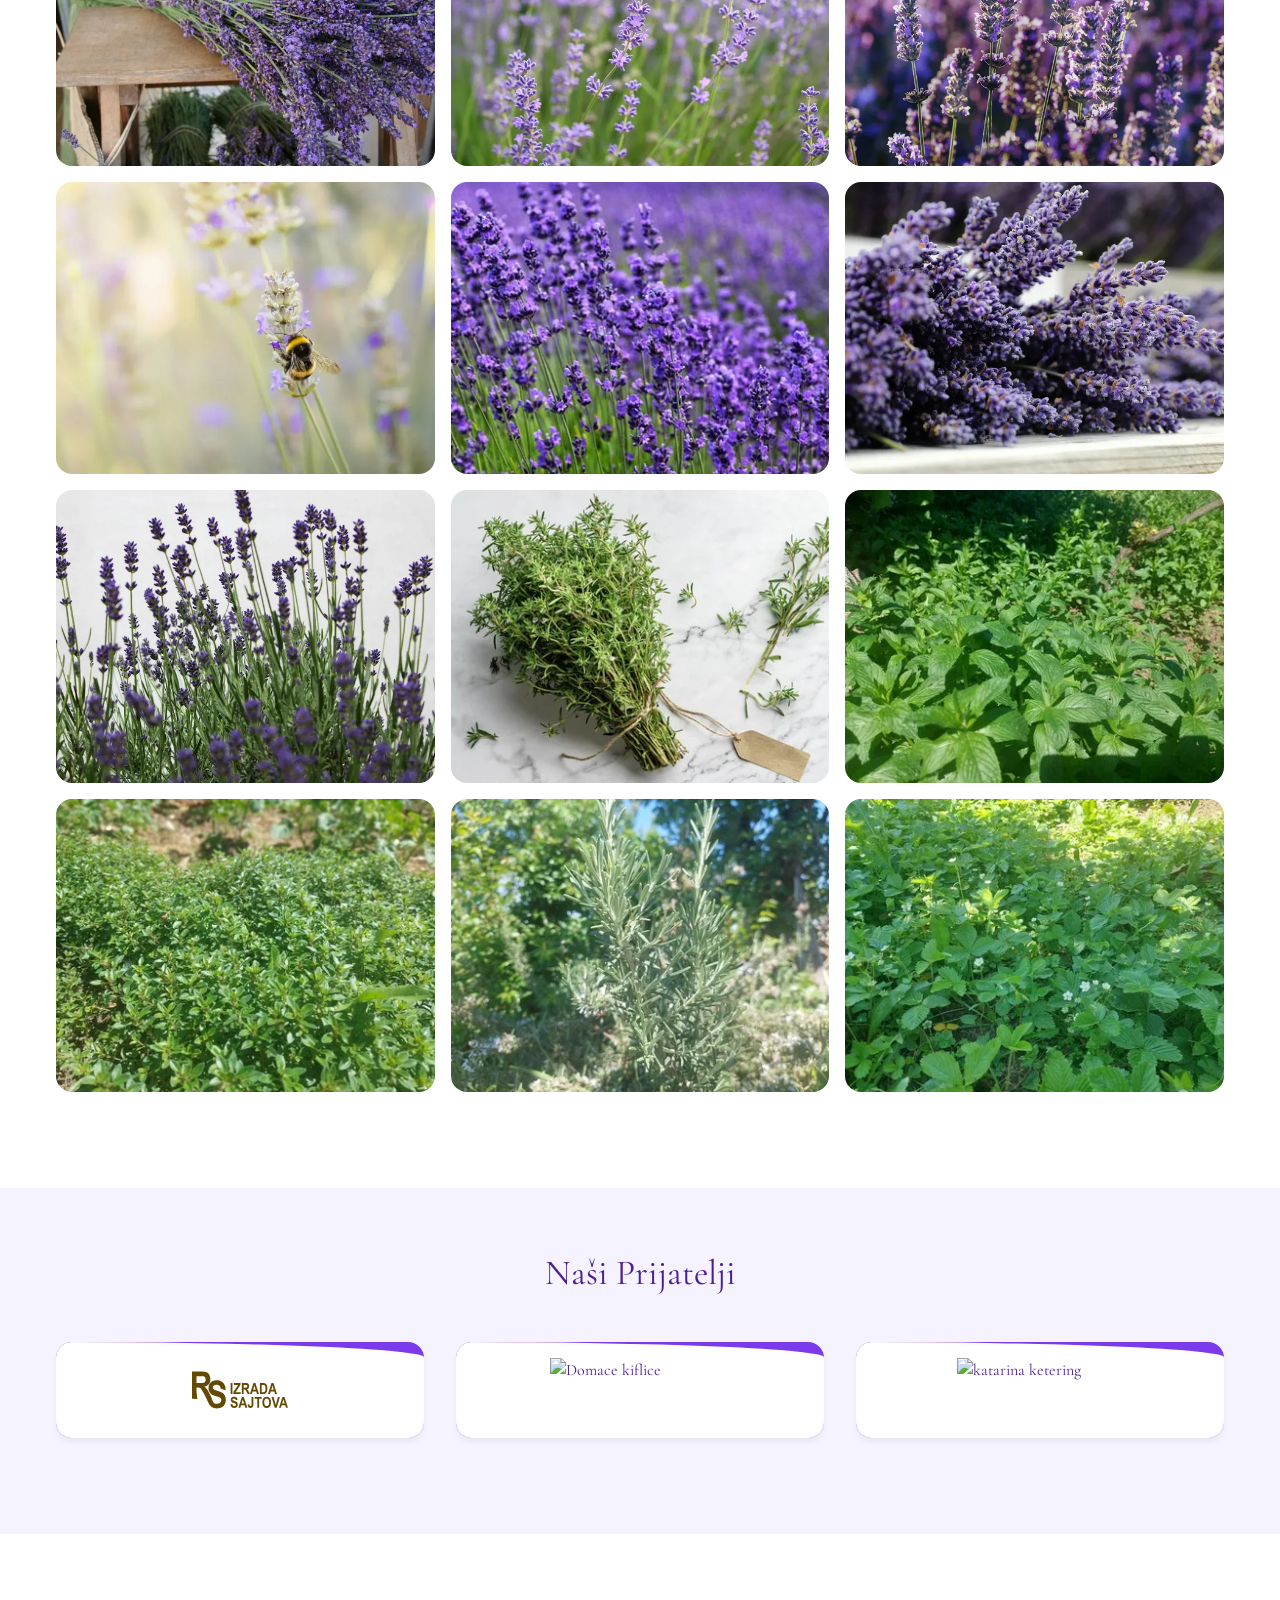
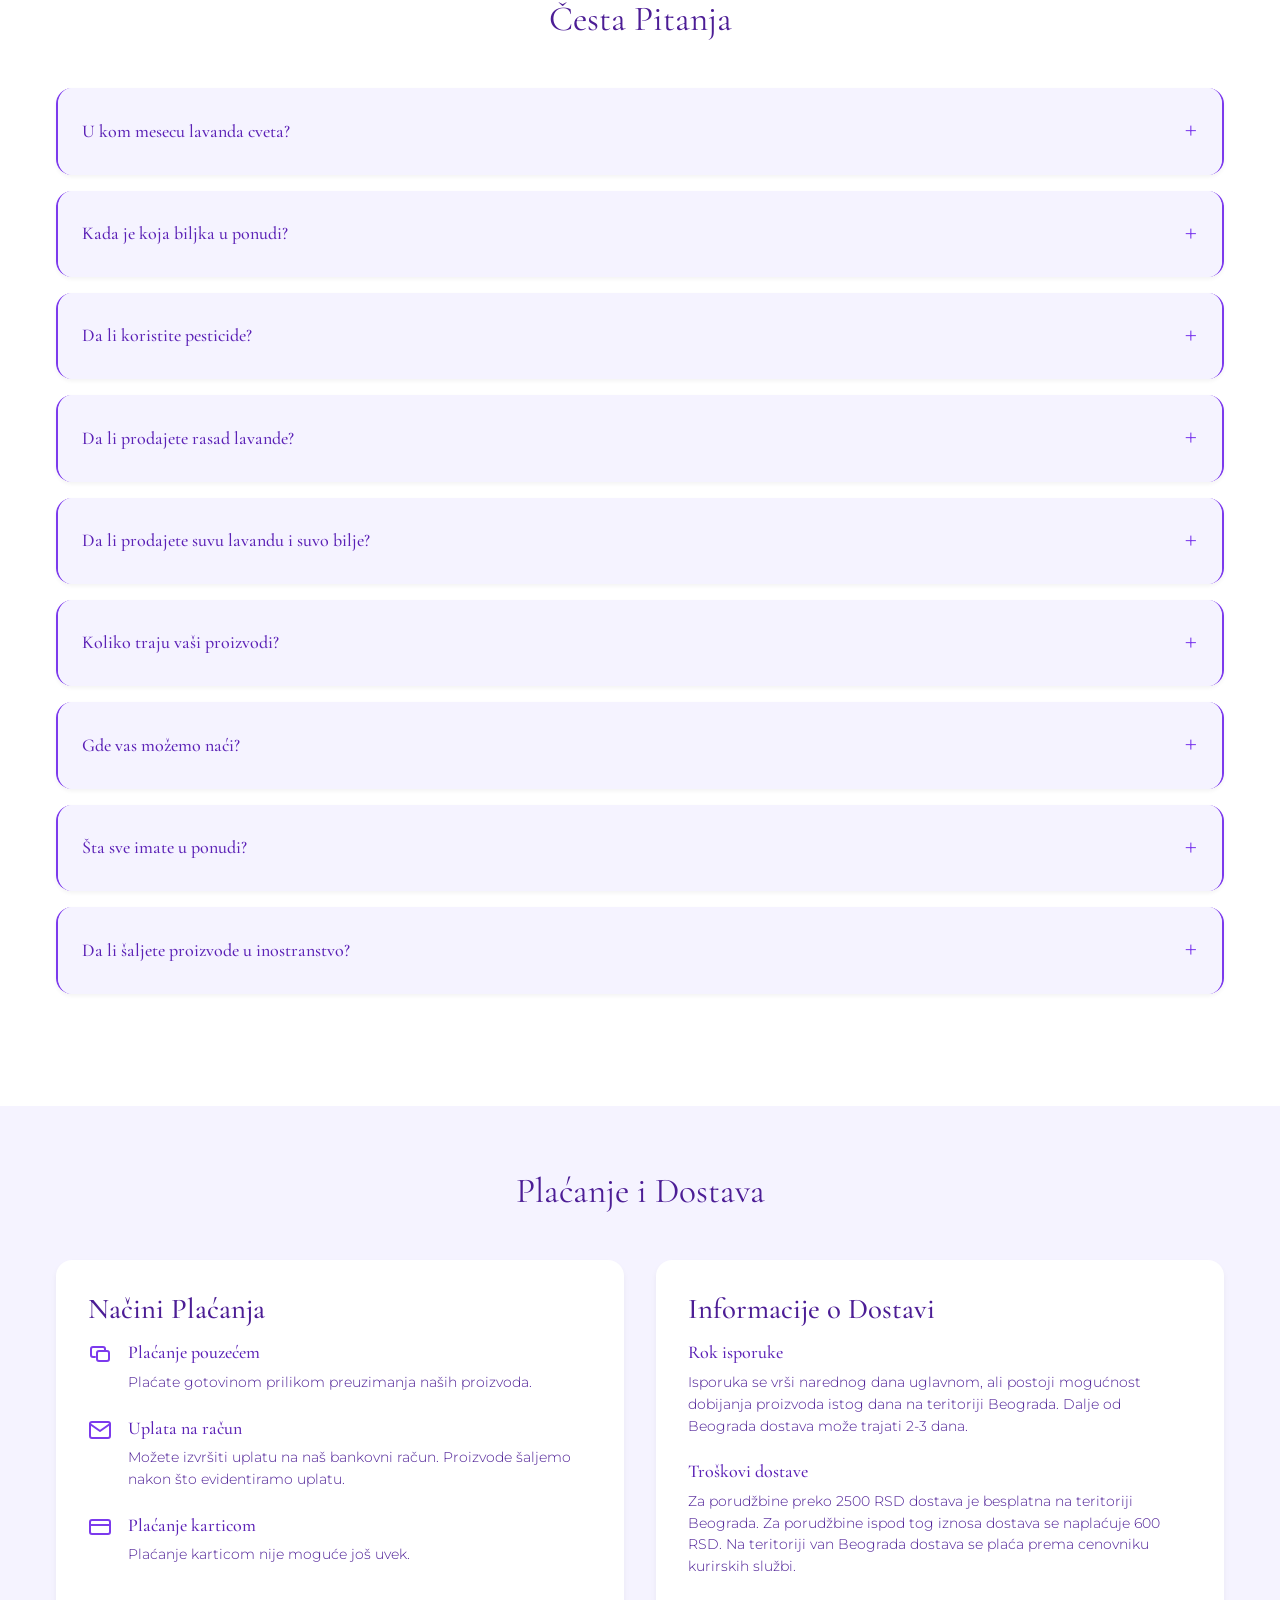
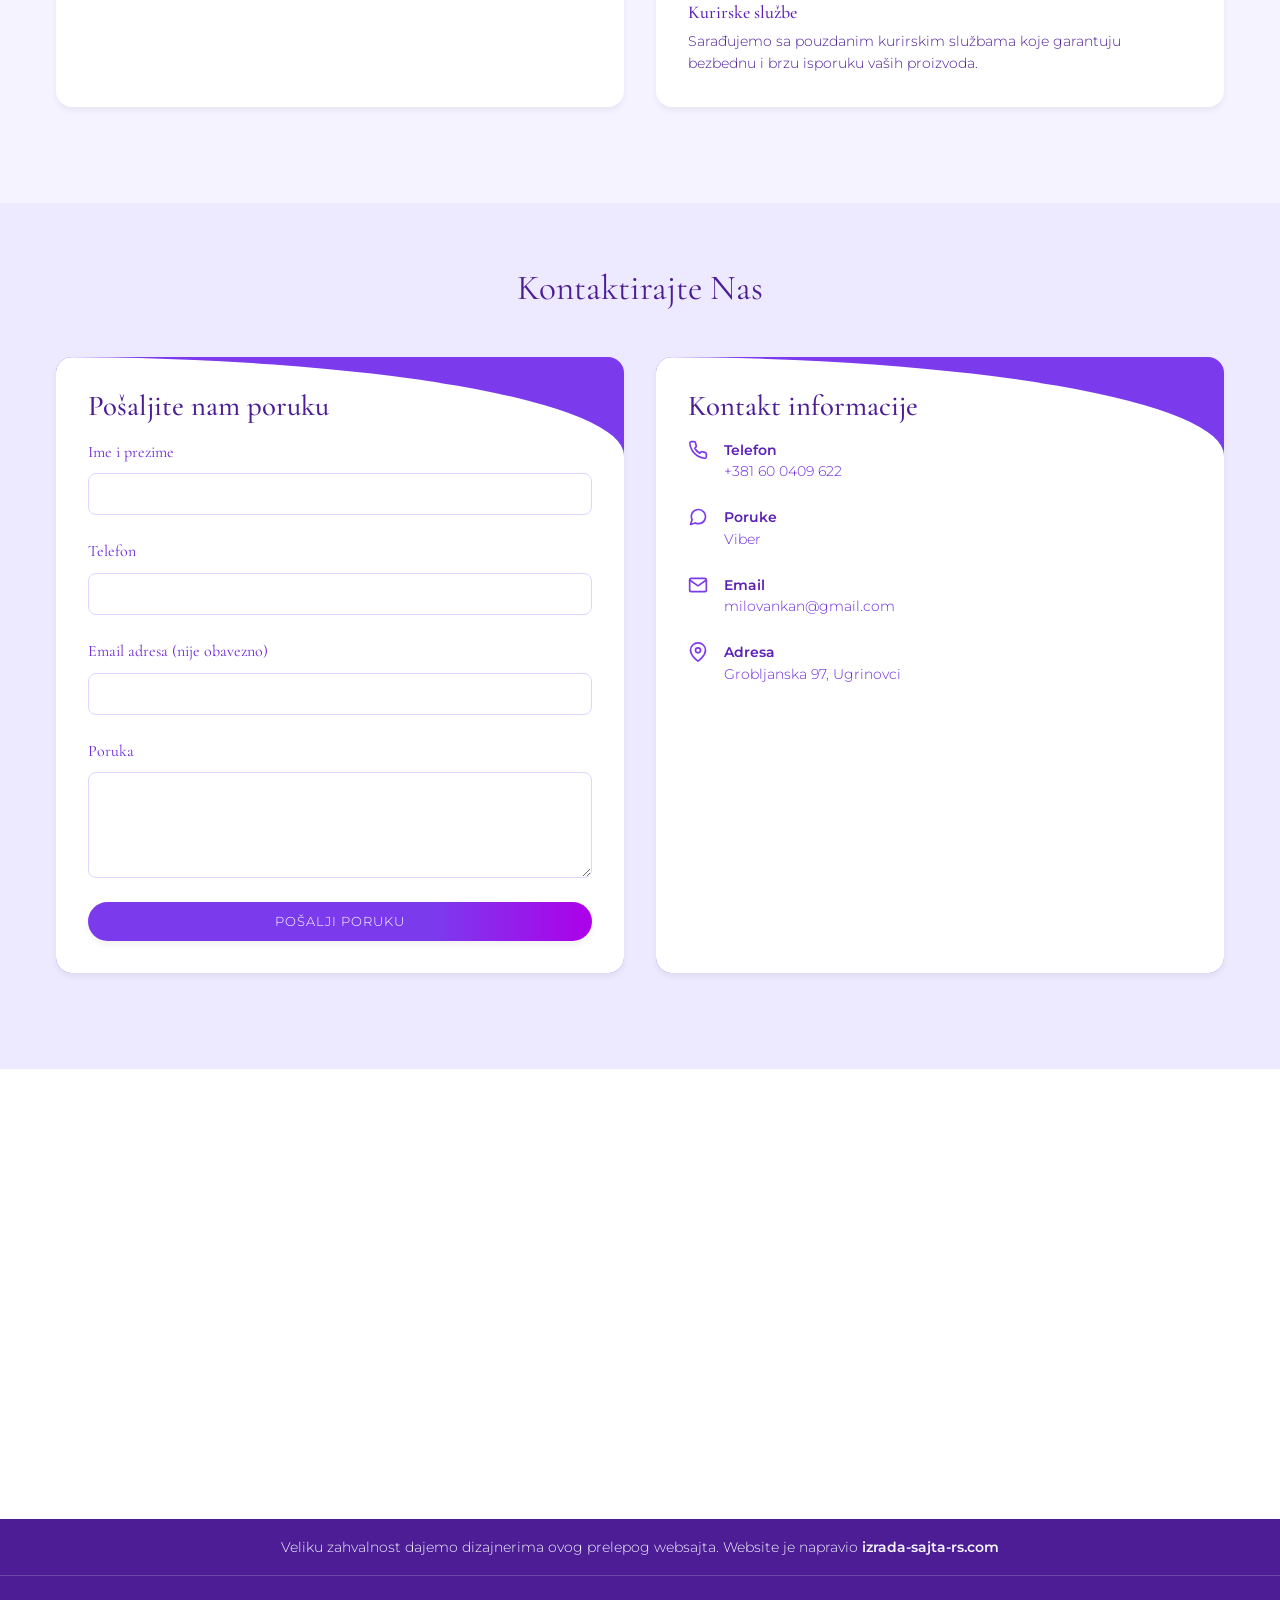
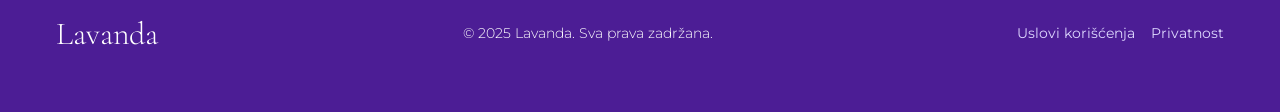
==== commit a8772448: "Add files via upload" ====
--- a/index.html
+++ b/index.html
@@ -163,13 +163,30 @@
 </script>
 
 <!-- Google tag (gtag.js) -->
-<script async src="https://www.googletagmanager.com/gtag/js?id=G-FERK45RCCM"></script>
 <script>
   window.dataLayer = window.dataLayer || [];
   function gtag(){dataLayer.push(arguments);}
   gtag('js', new Date());
 
   gtag('config', 'G-FERK45RCCM');
+
+  // Google Analytics se preuzima tek posle prve interakcije ili 5 s posle učitavanja,
+  // da ne usporava prikaz stranice. Pozivi gtag() do tada čekaju u dataLayer redu.
+  (function () {
+    var loaded = false;
+    var events = ['scroll', 'pointerdown', 'keydown', 'touchstart'];
+    function loadGtag() {
+      if (loaded) return;
+      loaded = true;
+      events.forEach(function (e) { window.removeEventListener(e, loadGtag); });
+      var s = document.createElement('script');
+      s.async = true;
+      s.src = 'https://www.googletagmanager.com/gtag/js?id=G-FERK45RCCM';
+      document.head.appendChild(s);
+    }
+    events.forEach(function (e) { window.addEventListener(e, loadGtag, { passive: true, once: true }); });
+    window.addEventListener('load', function () { setTimeout(loadGtag, 5000); });
+  })();
 </script>
 </head>
 <body class="home-page">
@@ -948,10 +965,10 @@
   </div>
 
   <script src="js/sezona.js" defer></script>
-  <script src="js/script.js?v=20261027-18" defer></script>
+  <script src="js/script.js?v=20261028-19" defer></script>
   <script src="js/home-intro.js?v=20261027-speed1" defer></script>
   <!-- Bez defer: mala skripta koja mora da postavi siluetu pre prvog iscrtavanja -->
-  <script src="js/hero-loader.js?v=20261028-speed2"></script>
+  <script src="js/hero-loader.js?v=20261028-speed3"></script>
 </body>
 </html>
 
--- a/css/style.css
+++ b/css/style.css
@@ -420,8 +420,14 @@
   -webkit-tap-highlight-color: transparent;
 }
 /* Platno pokriva vidljivi prozor: latice nisu odsecene granicama fotografije. */
+/* Dok se vezica sklapa, slika ostaje kao bleda silueta: vidljiva je od prvog
+   iscrtavanja (brz LCP), a komadi se slažu preko nje. */
+/* Prelaz samo pri povratku na punu sliku (npr. kad se animacija otkaže skrolovanjem). */
+.hero-lavender:not(.is-pending) .hero-lavender-base {
+  transition: opacity 0.45s ease;
+}
 .hero-lavender.is-pending .hero-lavender-base {
-  visibility: hidden;
+  opacity: 0.1;
 }
 .hero-lavender-canvas {
   position: fixed;
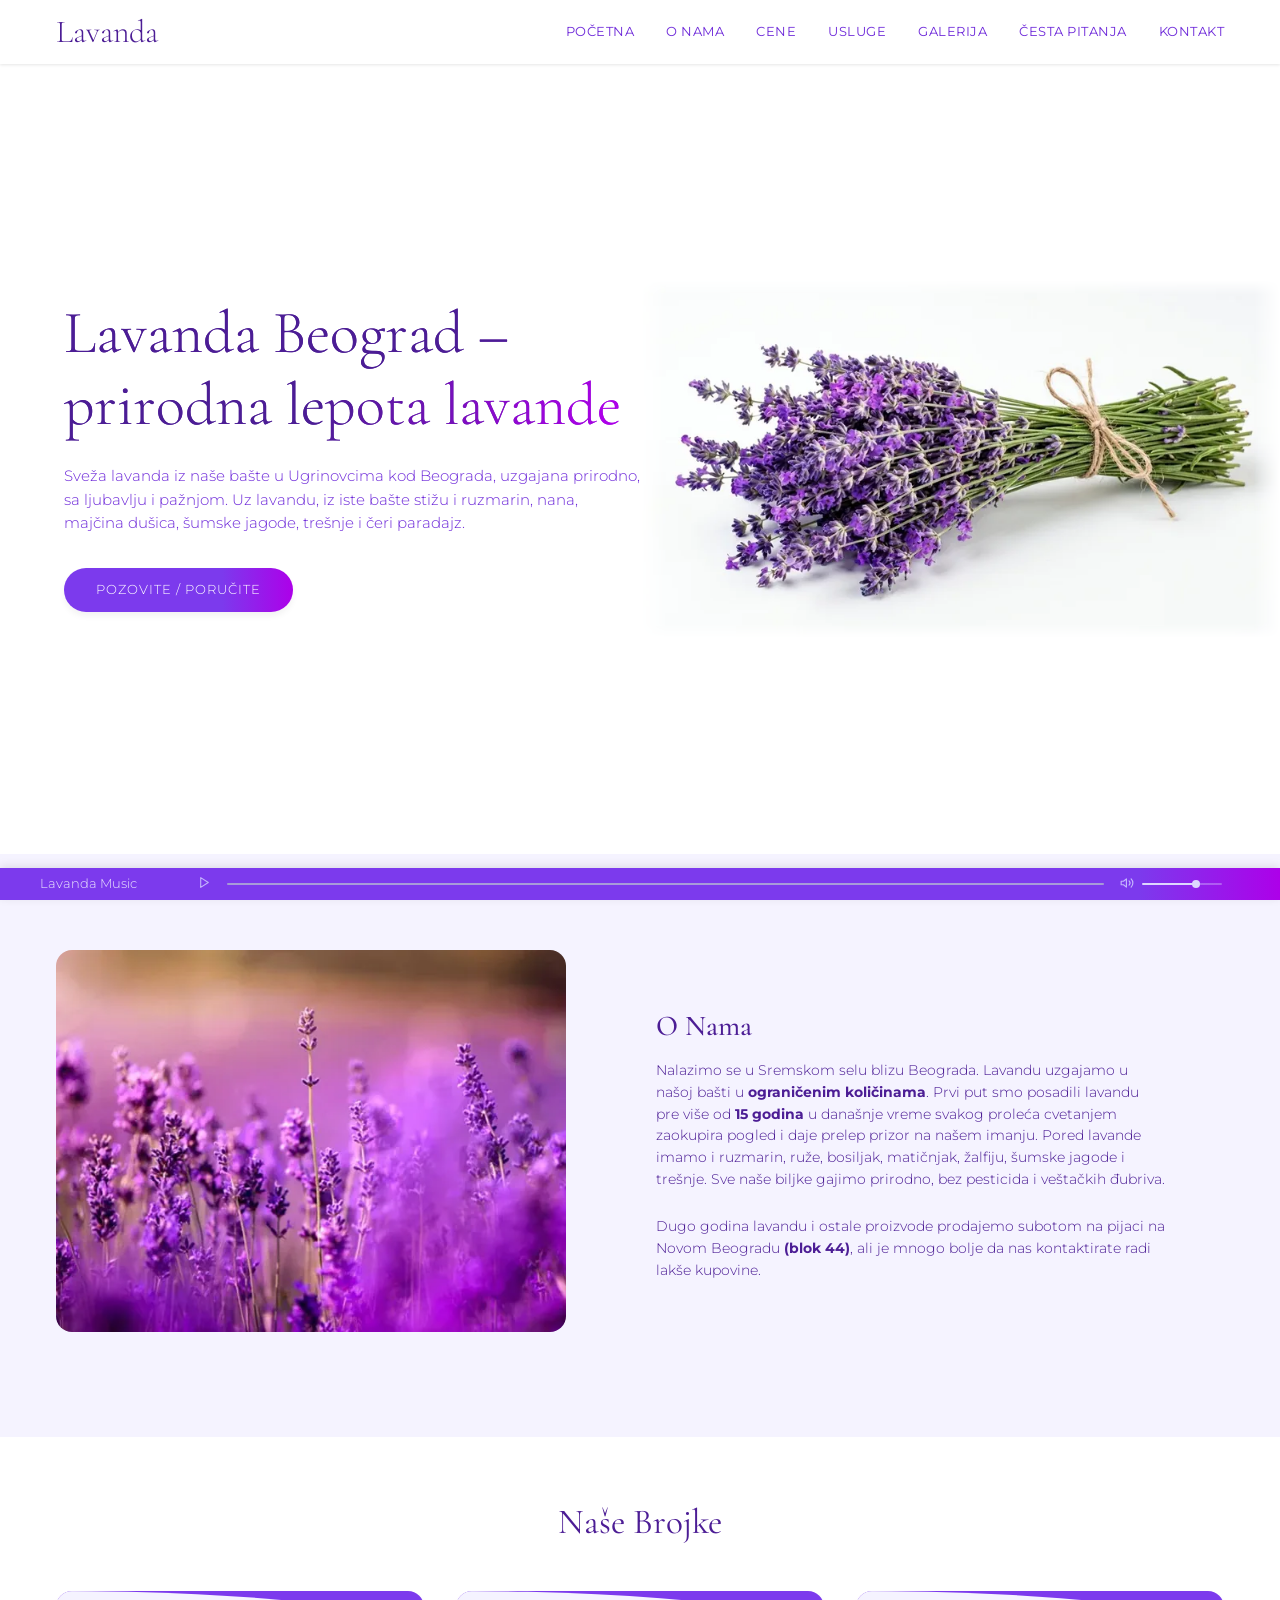
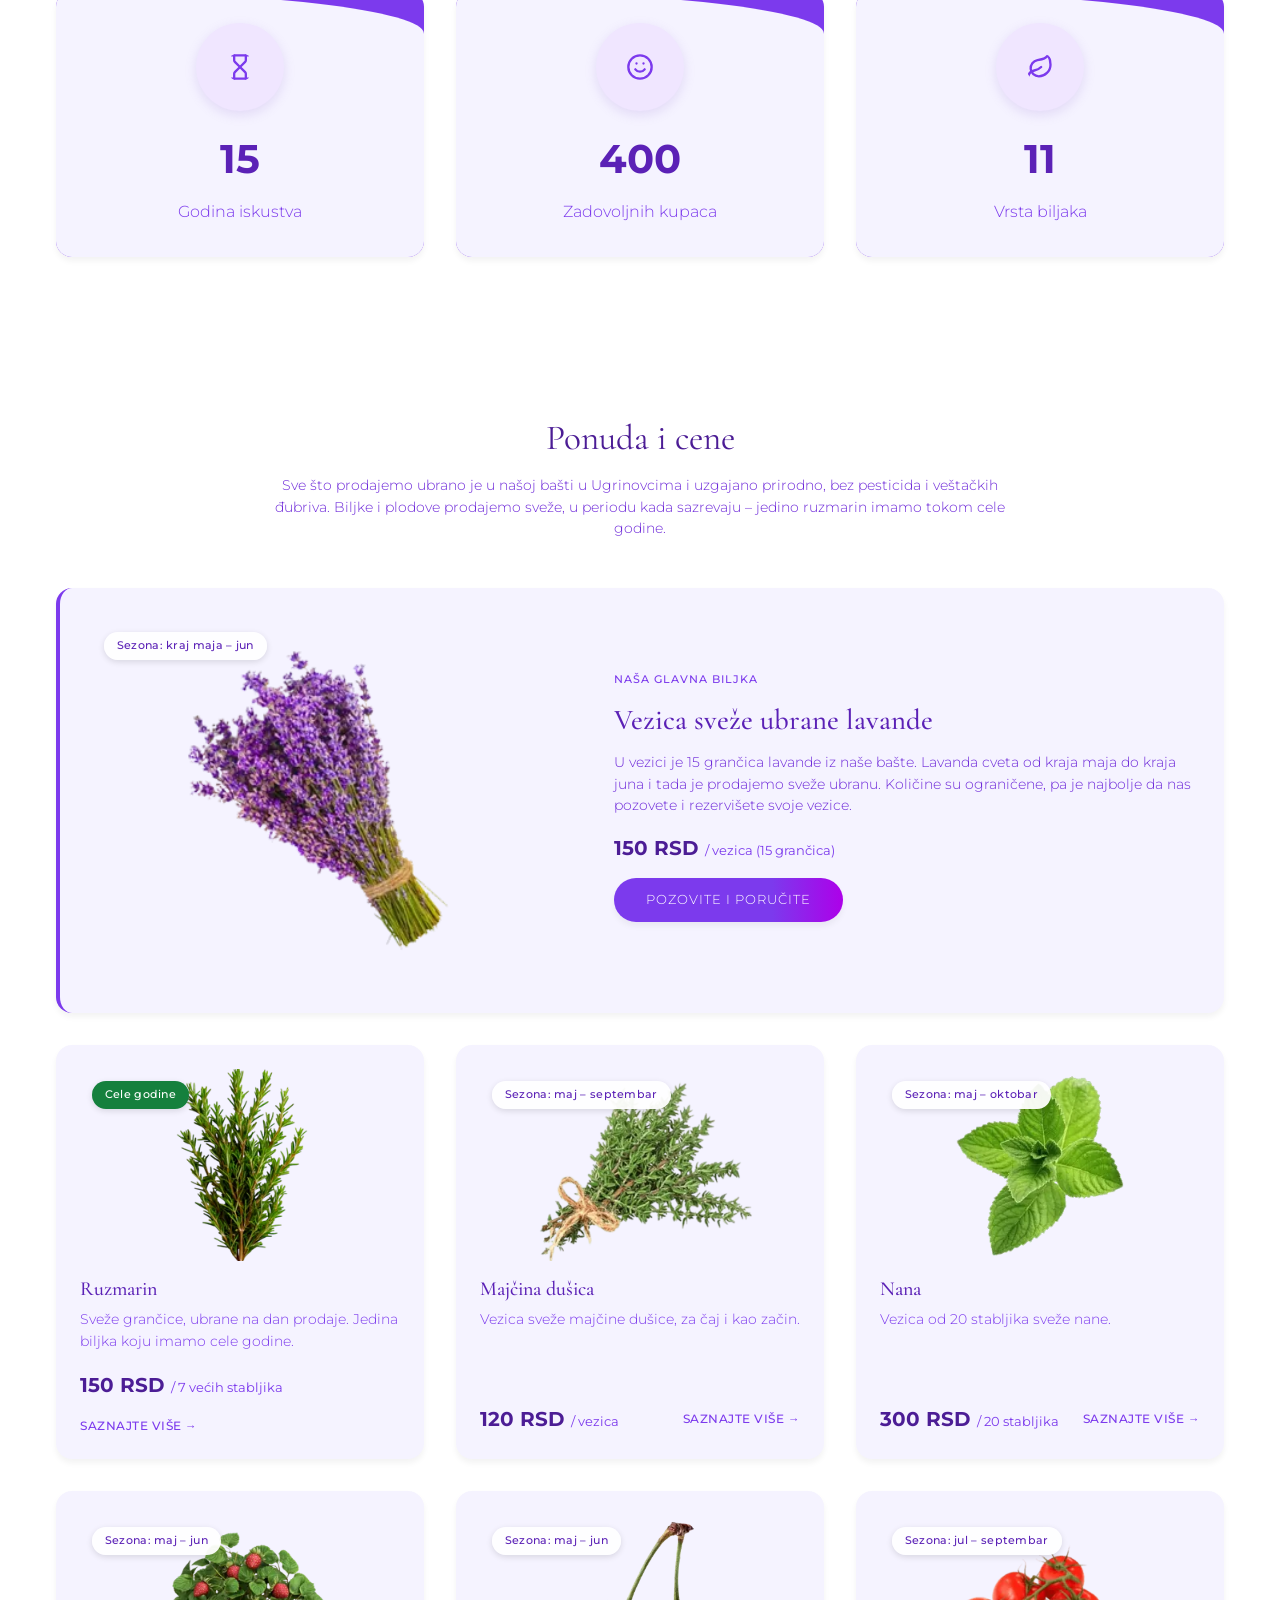
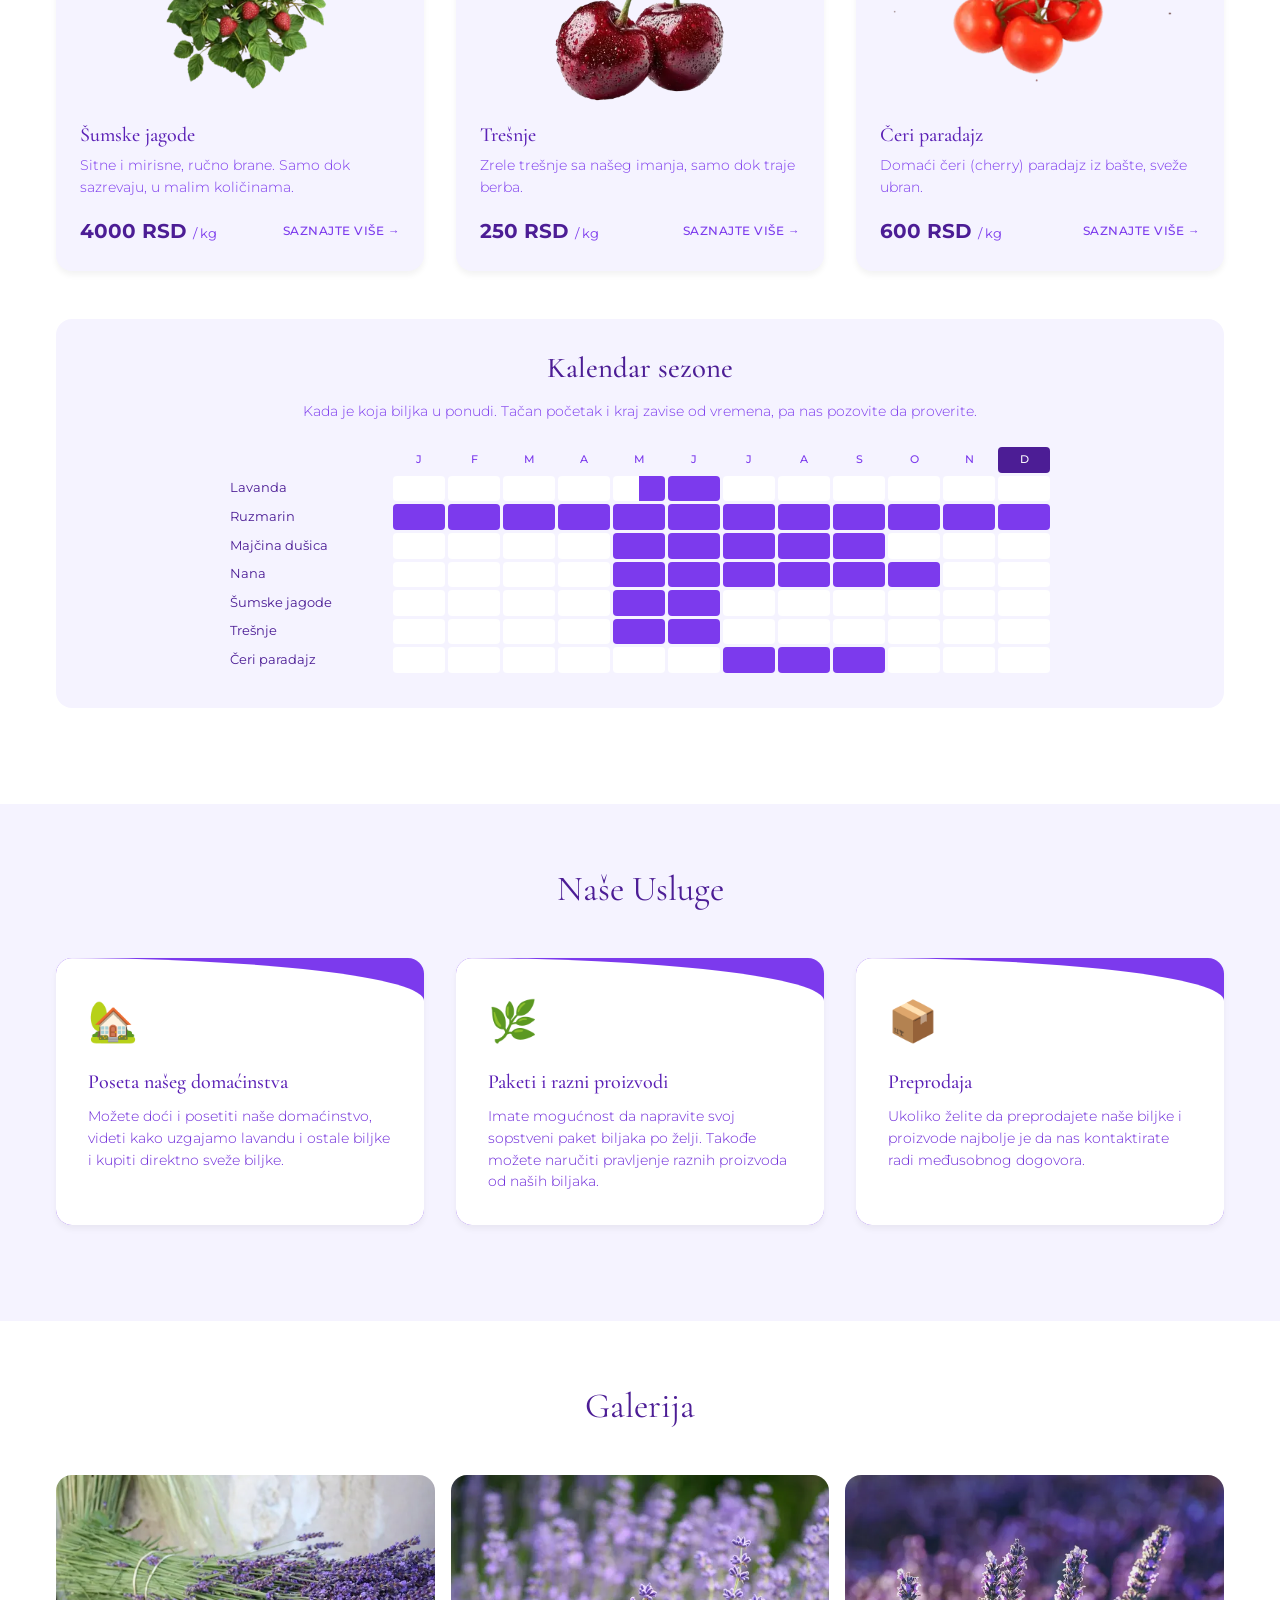
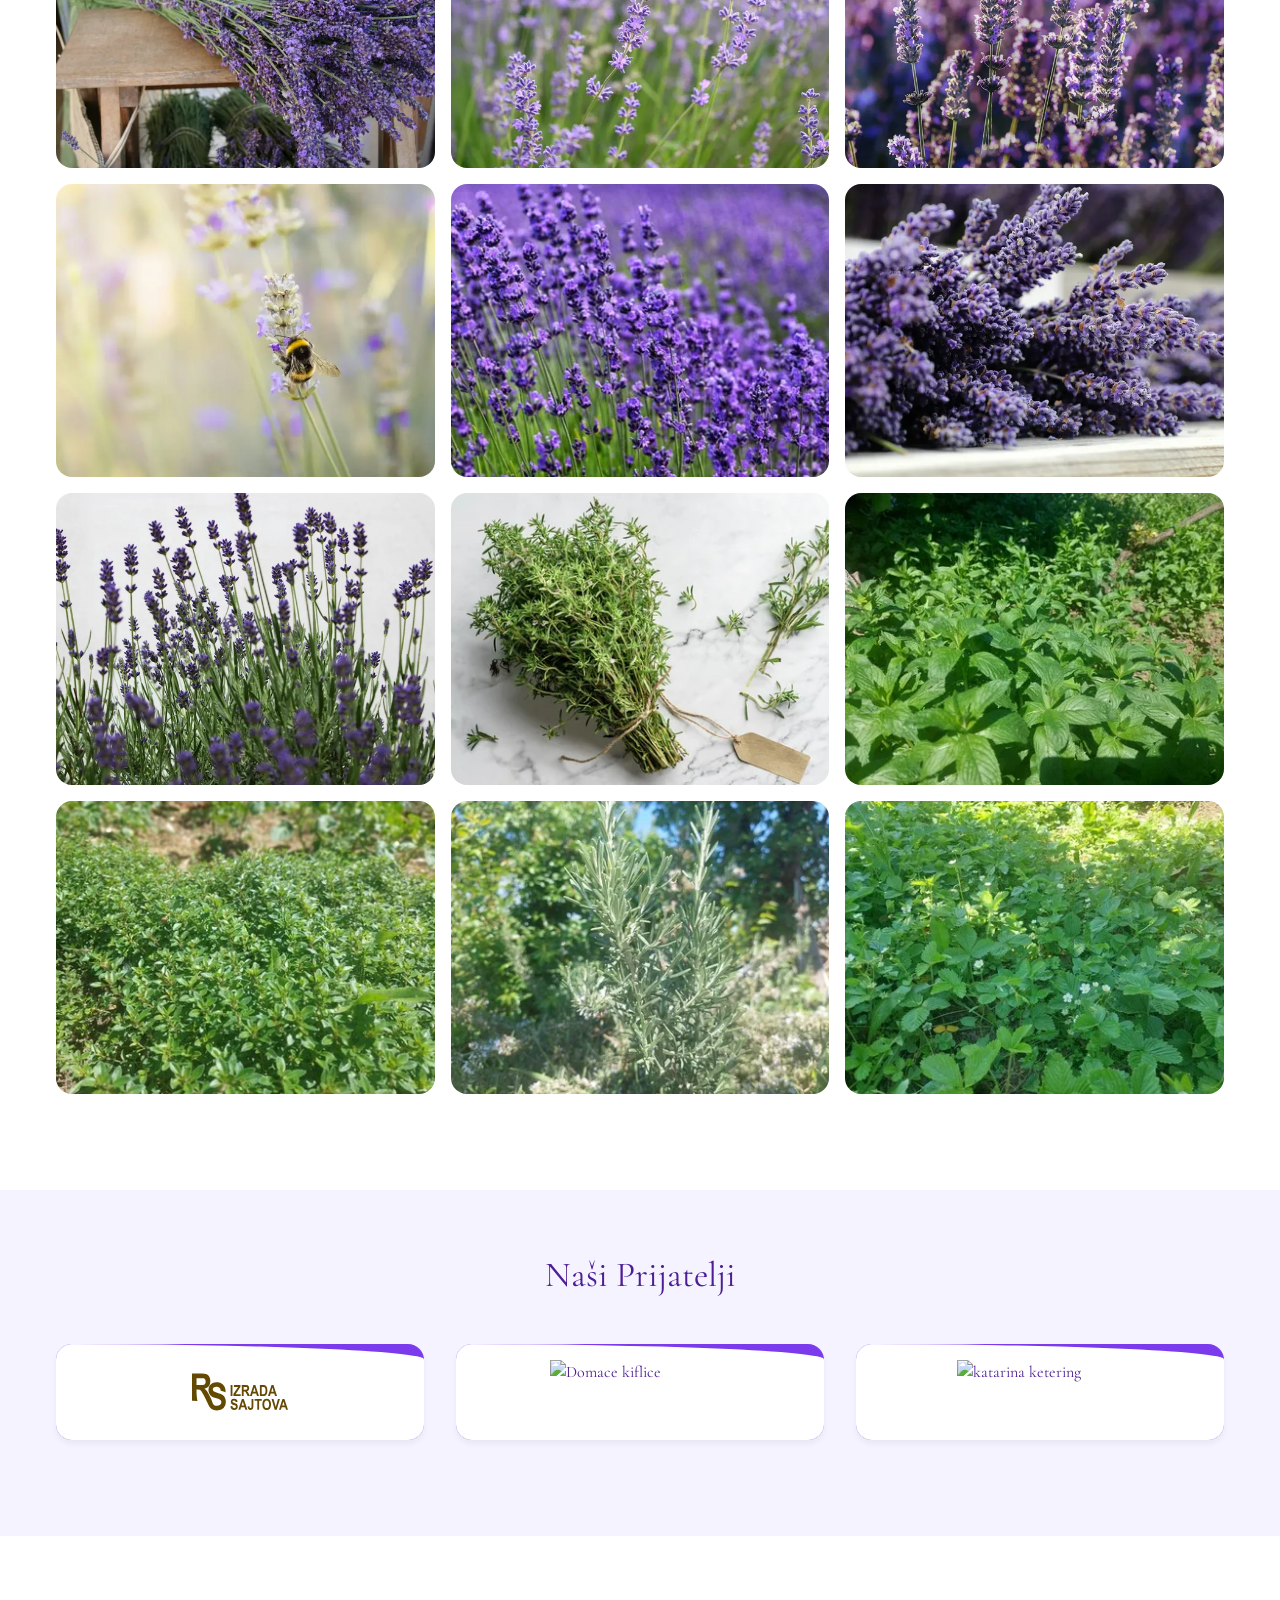
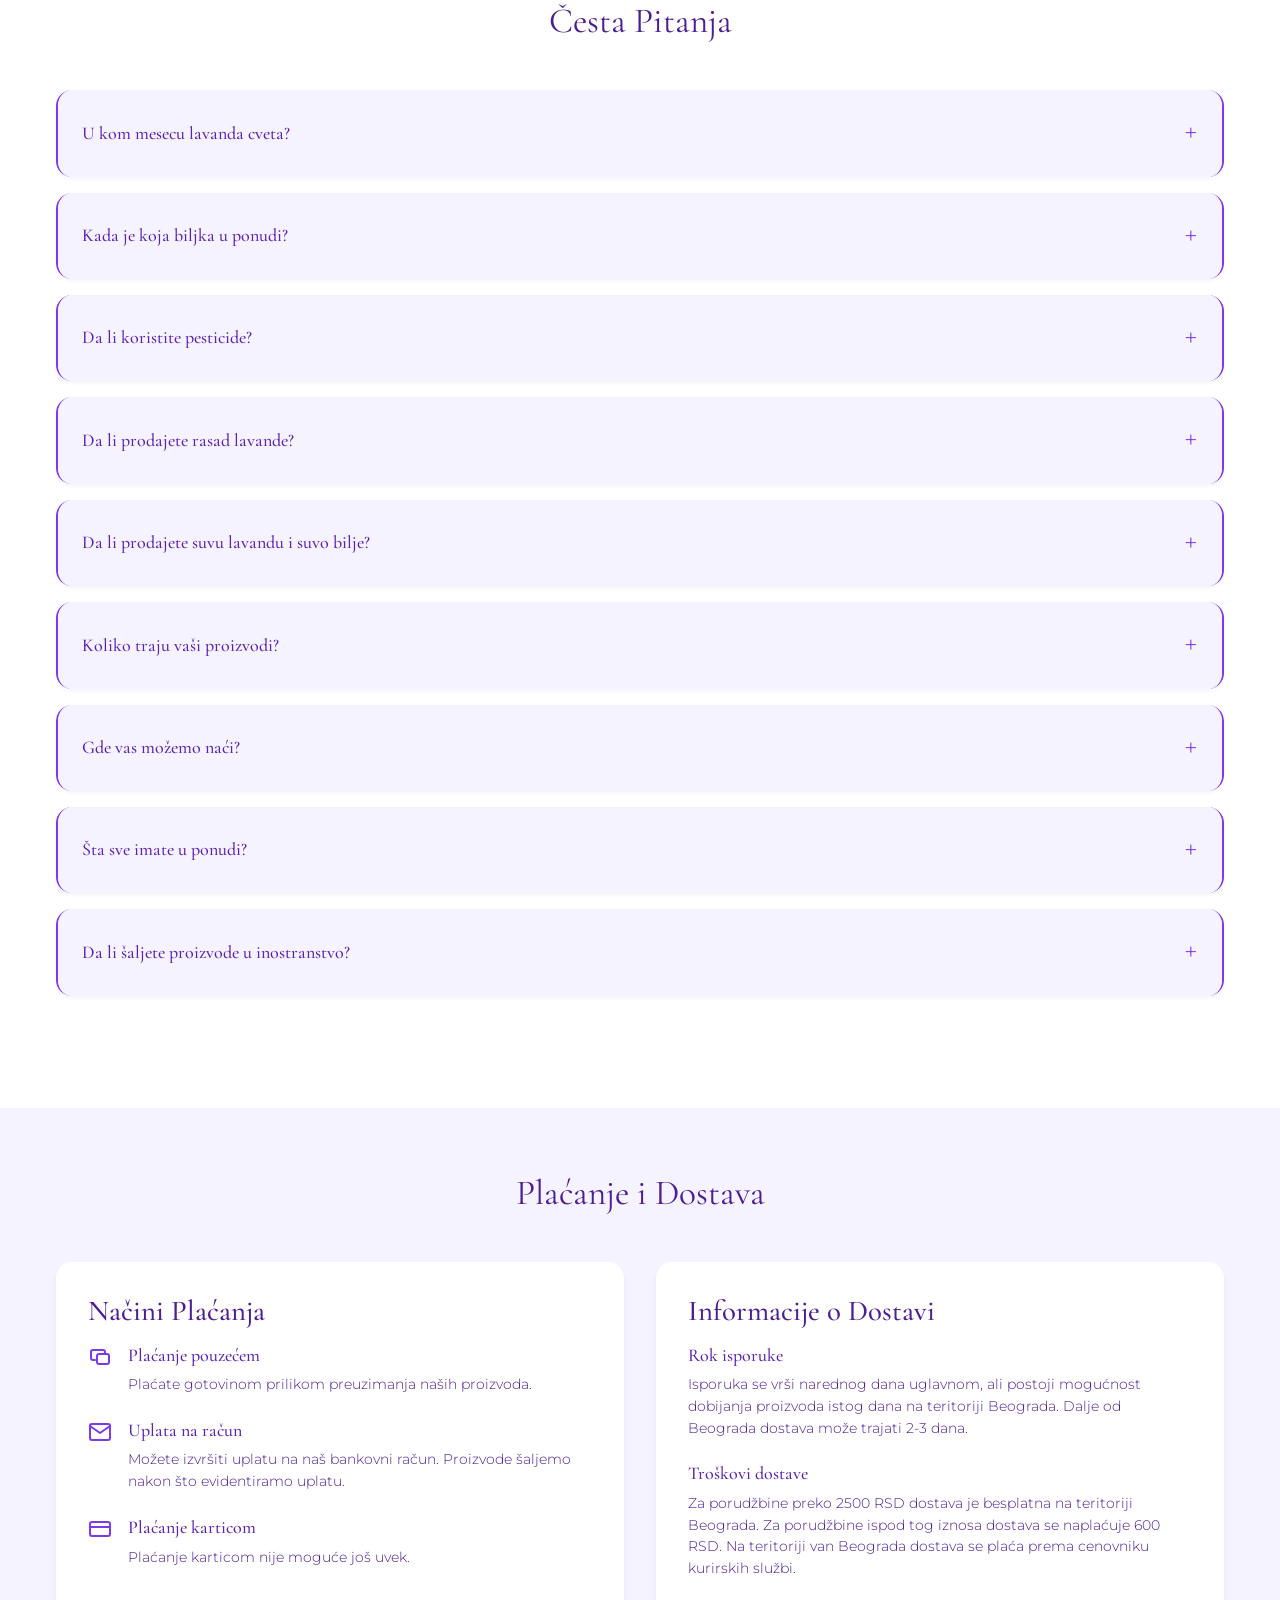
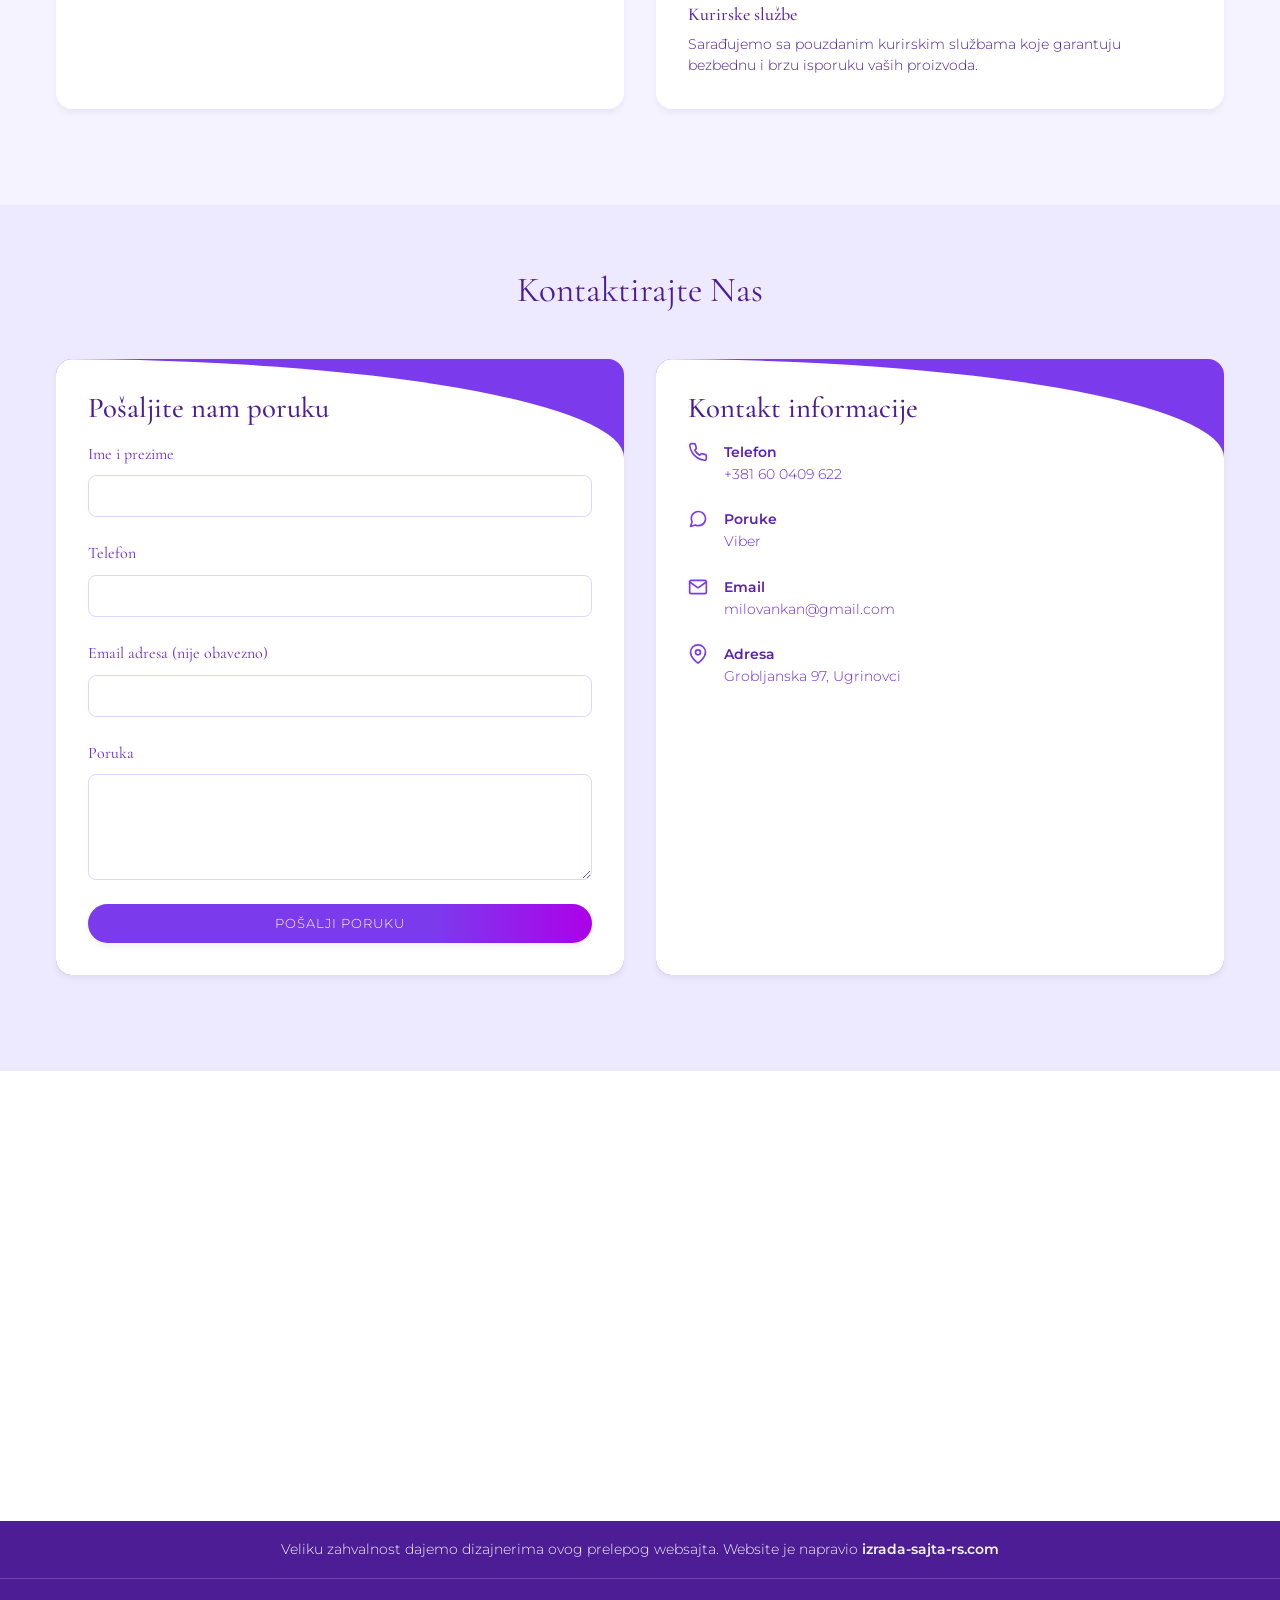
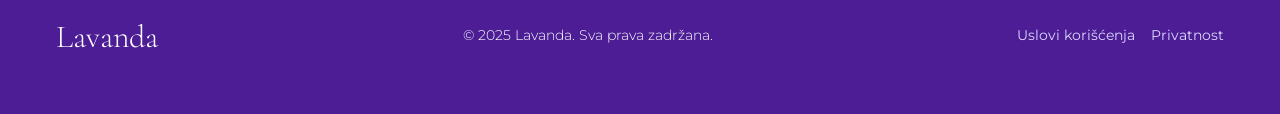
==== commit 7f689ce3: "Add files via upload" ====
--- a/index.html
+++ b/index.html
@@ -967,8 +967,7 @@
   <script src="js/sezona.js" defer></script>
   <script src="js/script.js?v=20261028-19" defer></script>
   <script src="js/home-intro.js?v=20261027-speed1" defer></script>
-  <!-- Bez defer: mala skripta koja mora da postavi siluetu pre prvog iscrtavanja -->
-  <script src="js/hero-loader.js?v=20261028-speed3"></script>
+  <script src="js/hero-loader.js?v=20261029-burst1" defer></script>
 </body>
 </html>
 
--- a/css/style.css
+++ b/css/style.css
@@ -517,8 +517,14 @@
 .about-image {
   flex: 1;
 }
+/* Animacija oblika (border-radius i senka) se crta na procesoru u svakom kadru,
+   pa radi samo dok je slika na ekranu; script.js dodaje klasu .in-view. */
 .about-image img {
   animation: shape 20s infinite;
+  animation-play-state: paused;
+}
+.about-image.in-view img {
+  animation-play-state: running;
   border-right: 13px solid var(--lavender-700);
 }
 
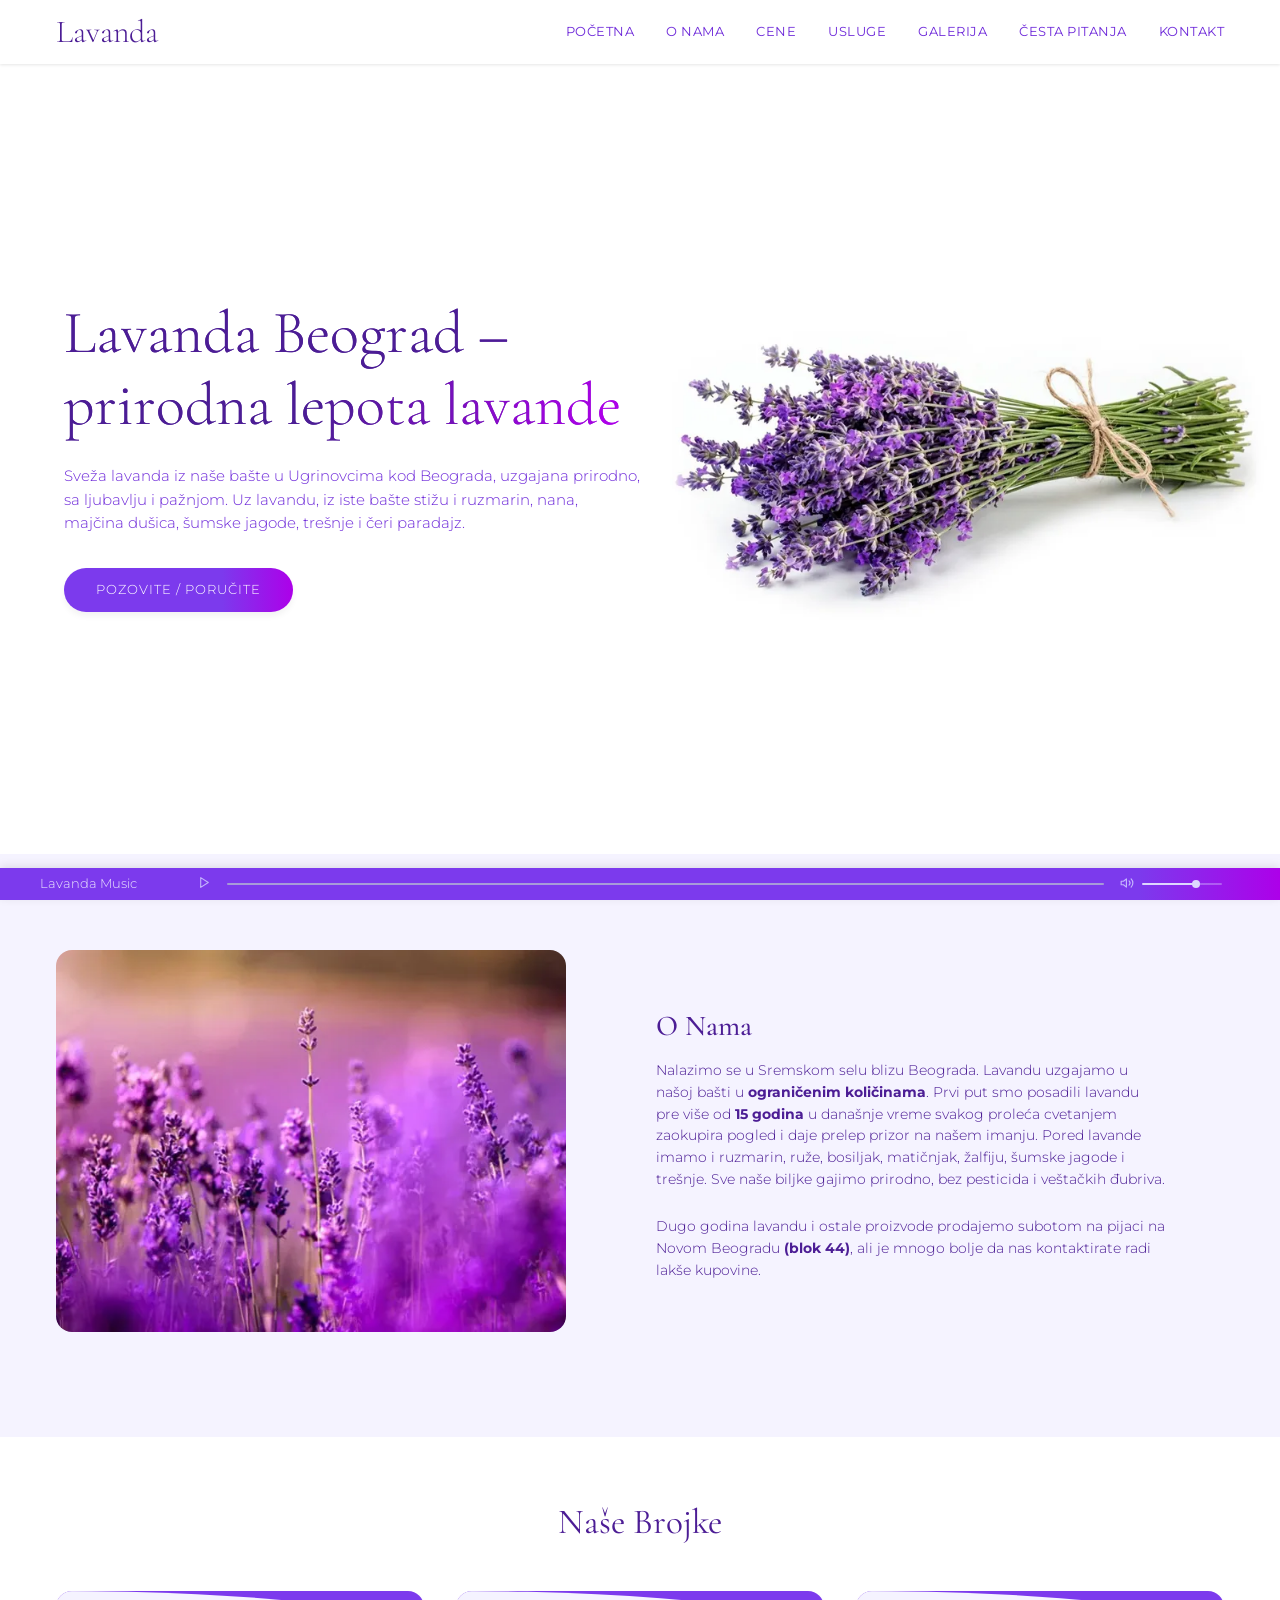
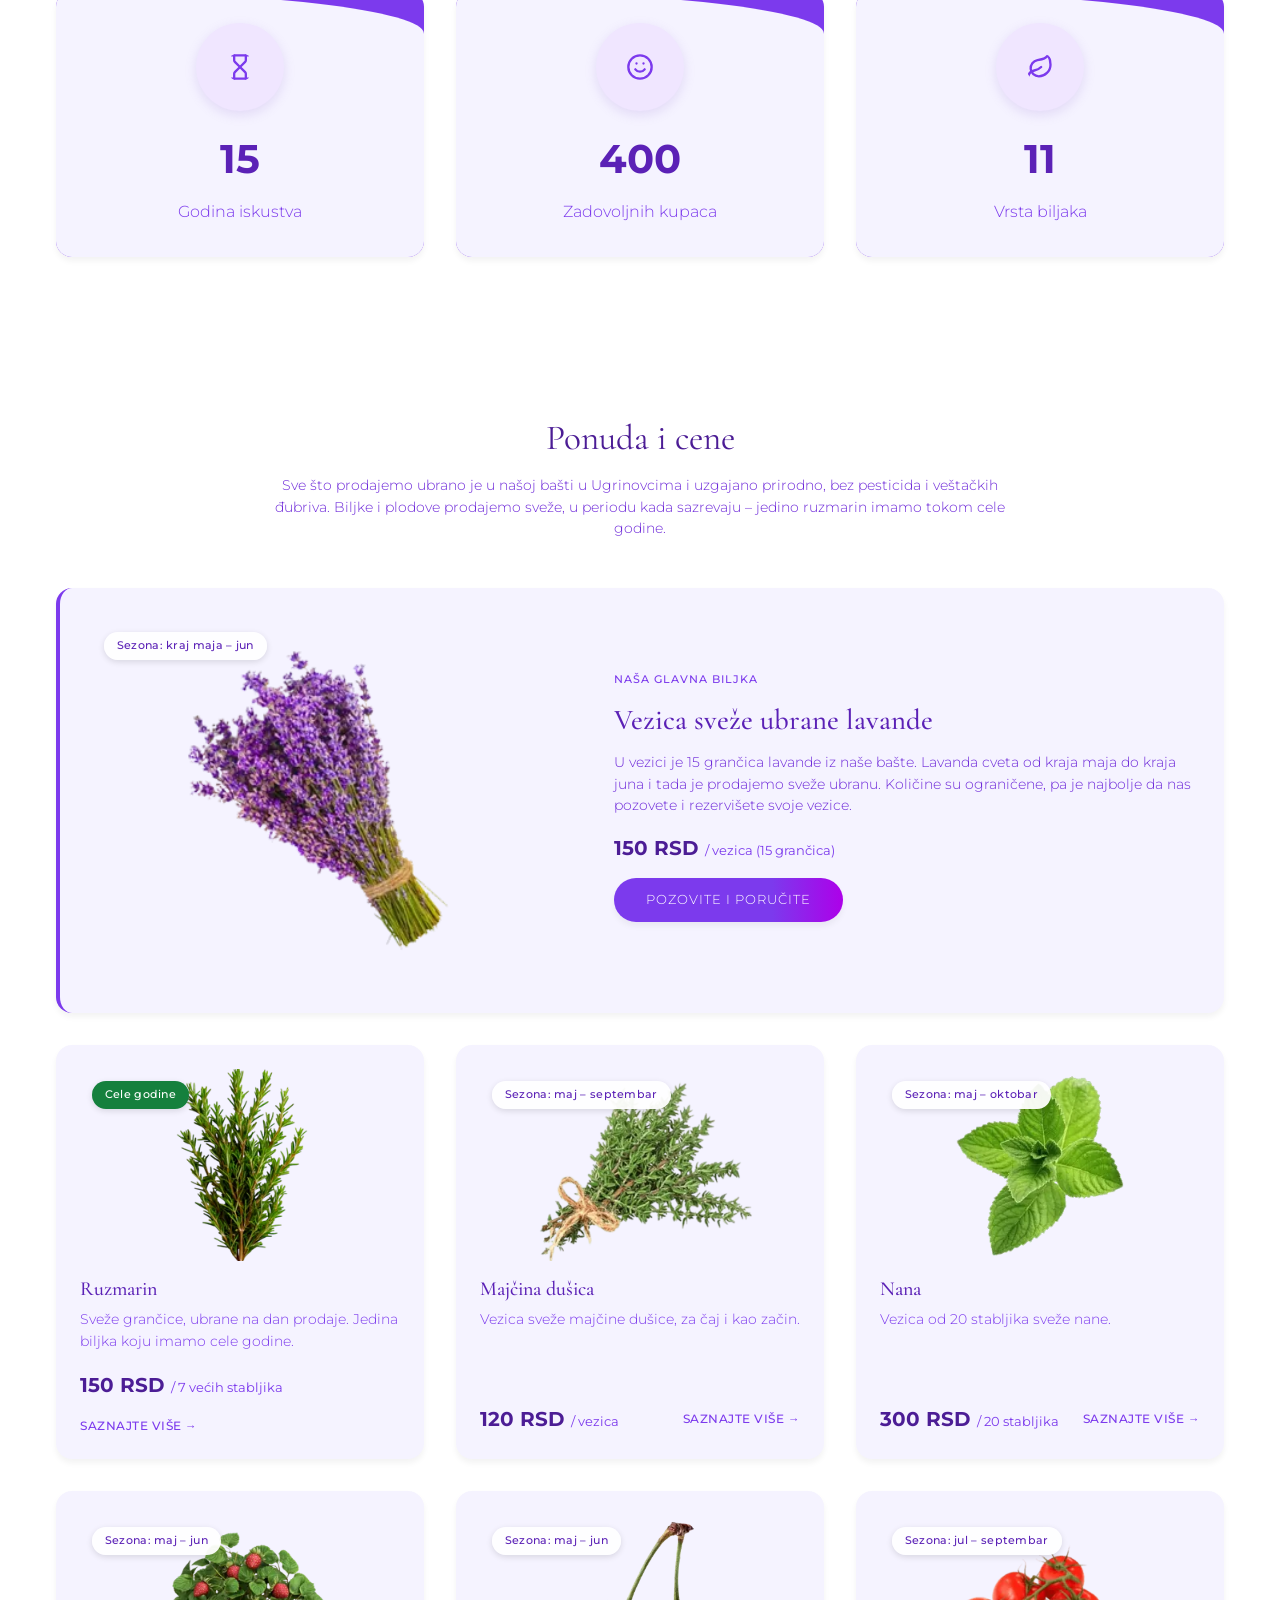
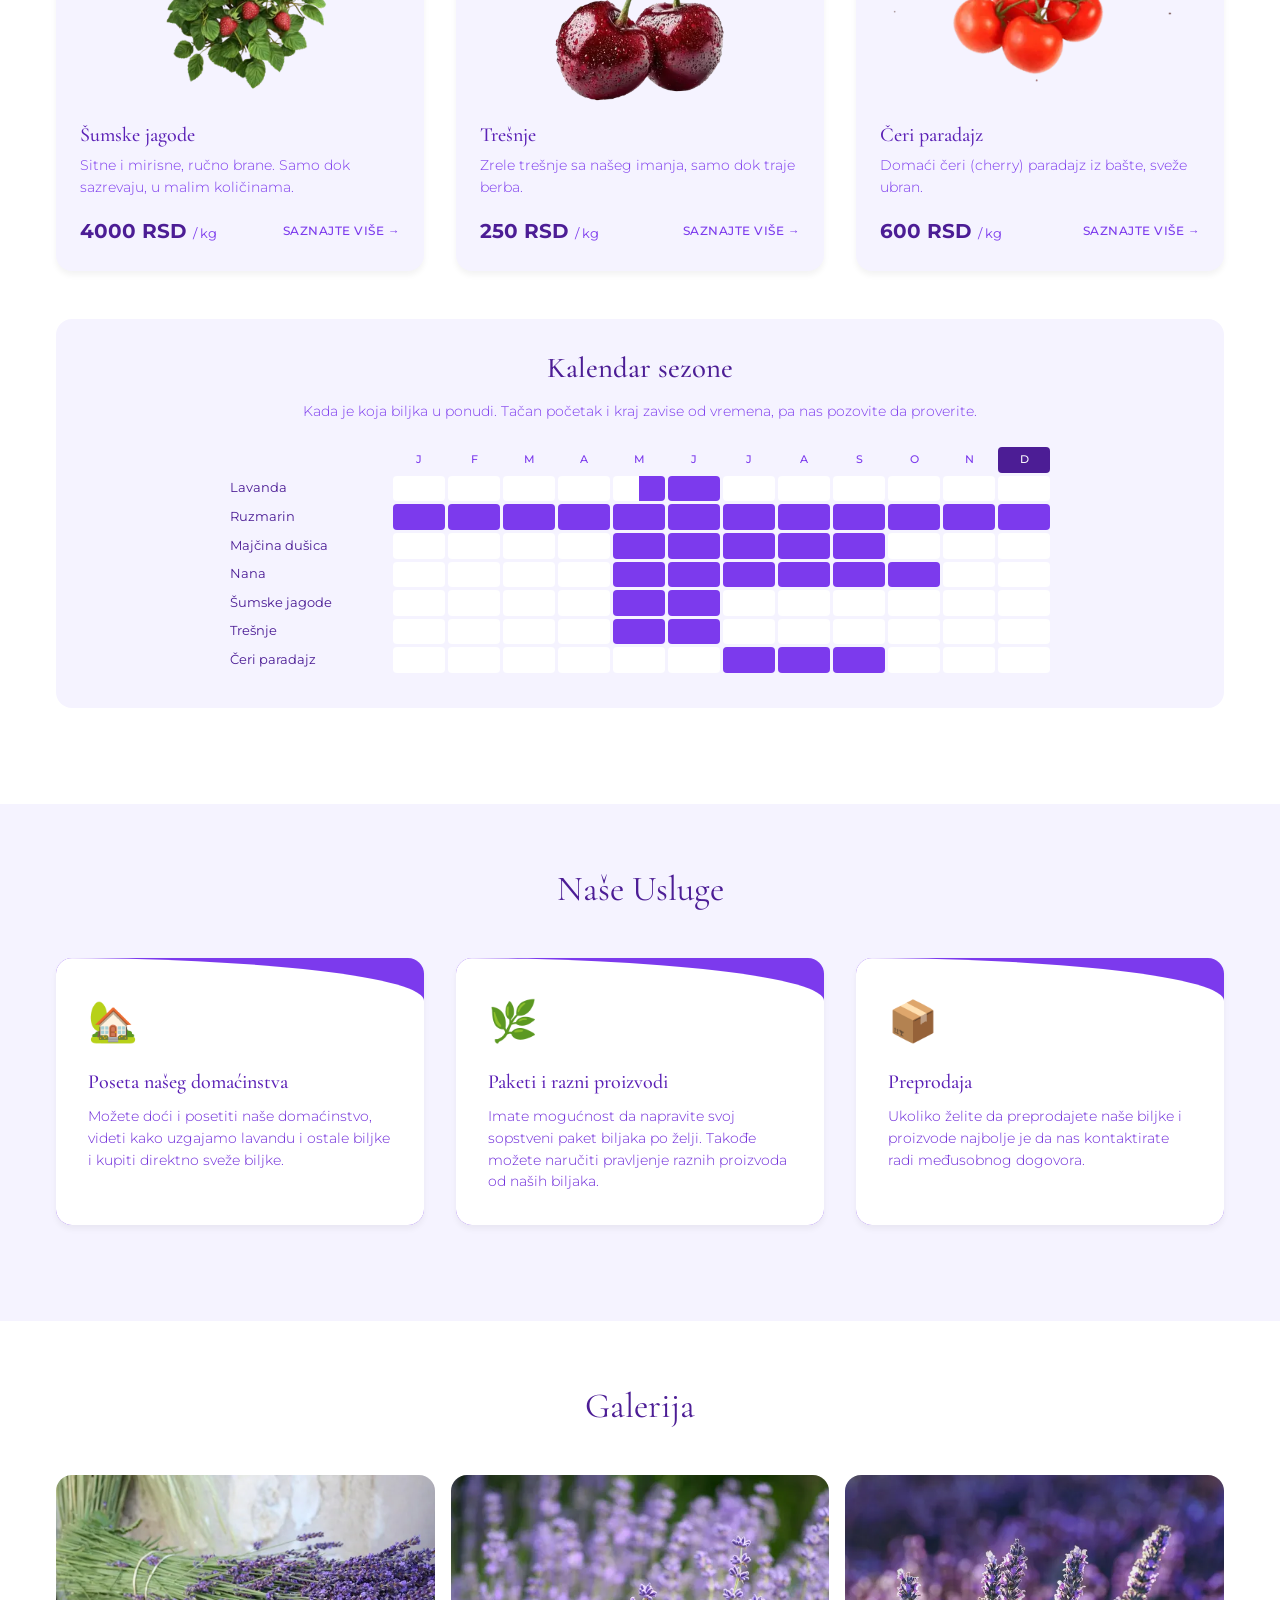
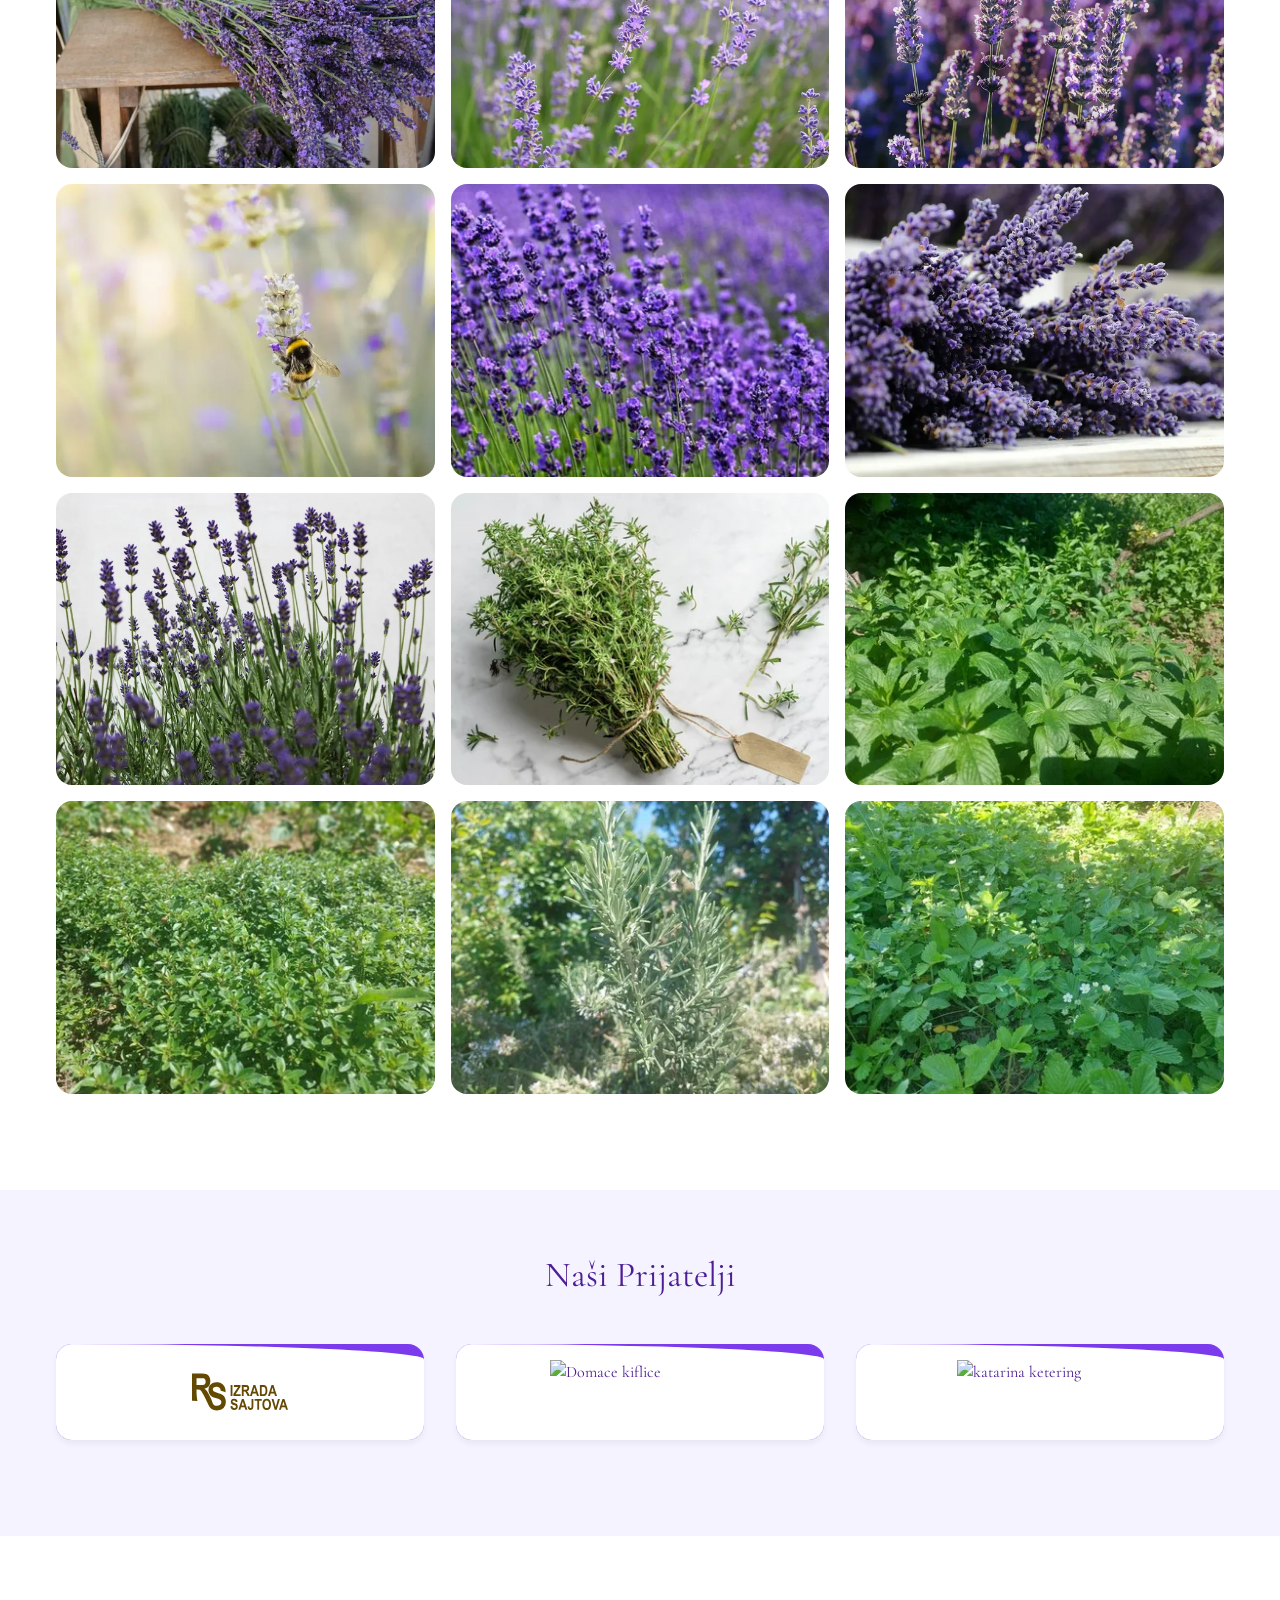
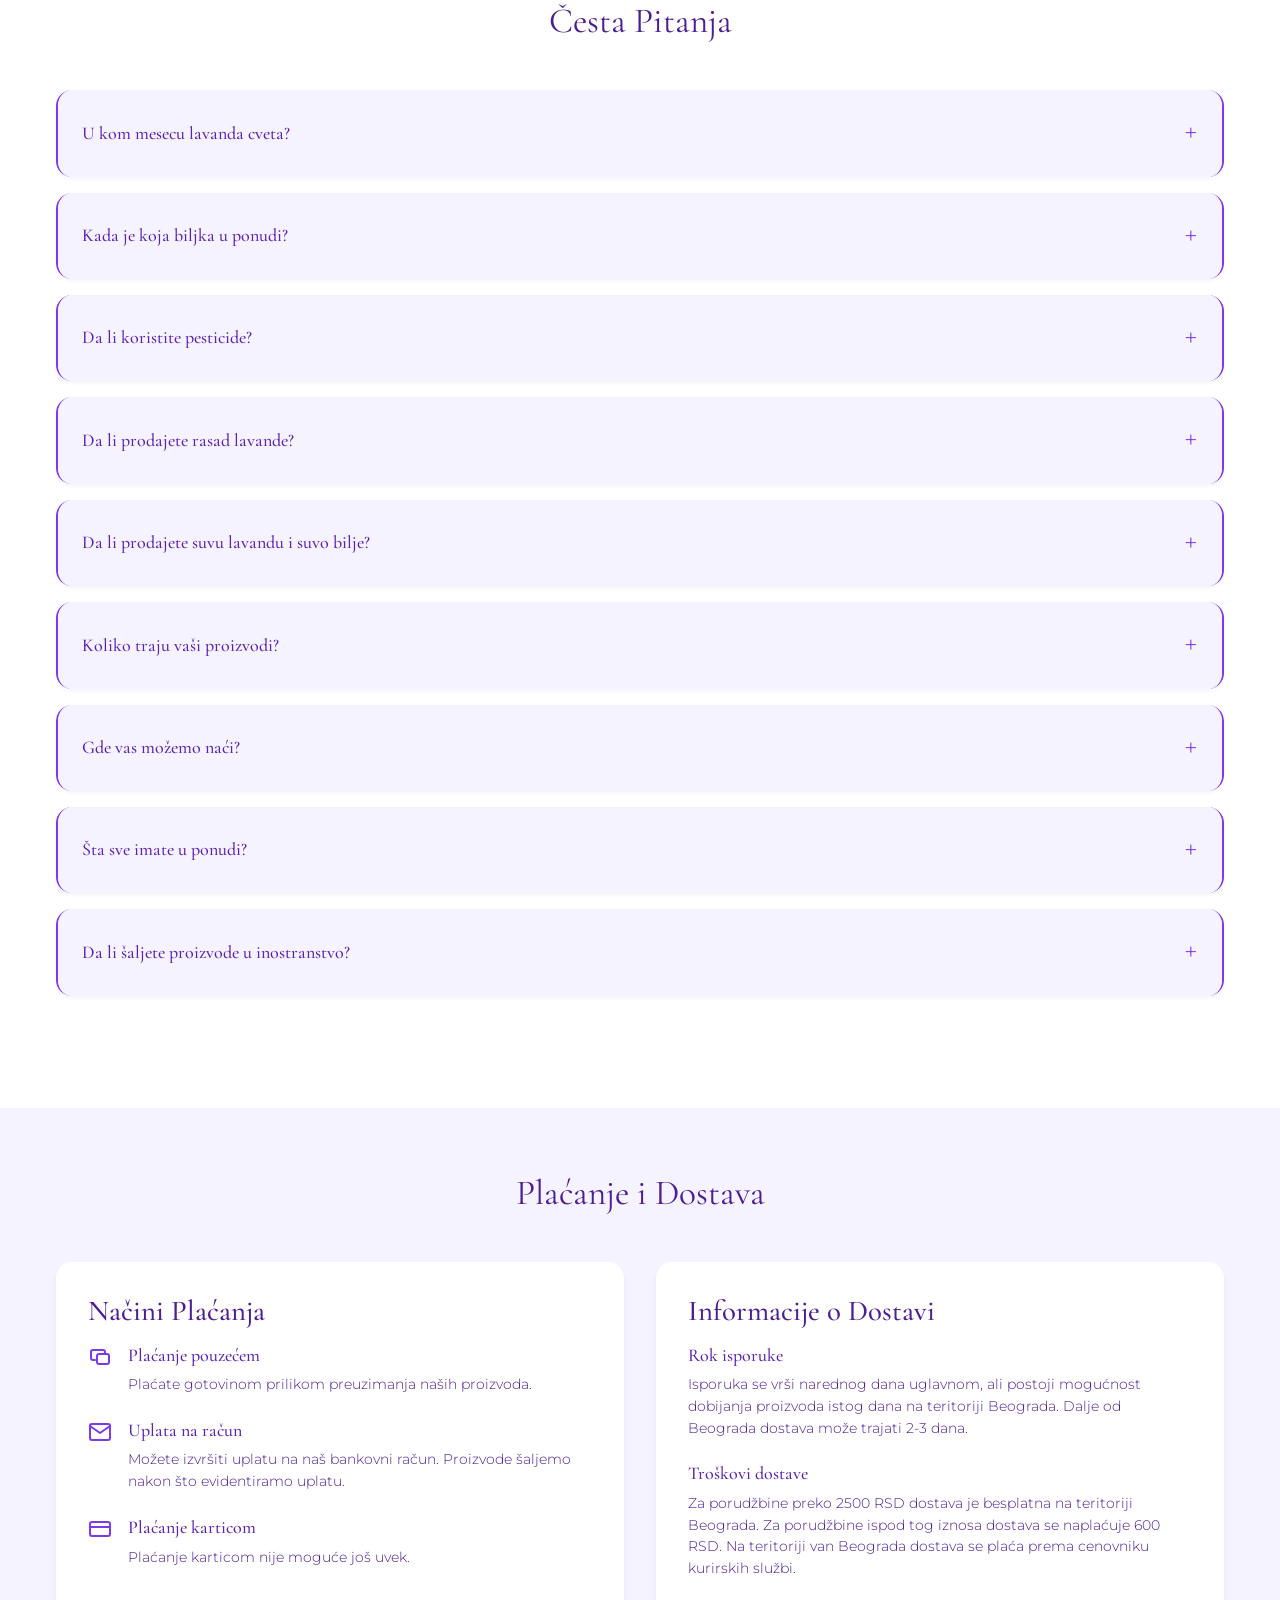
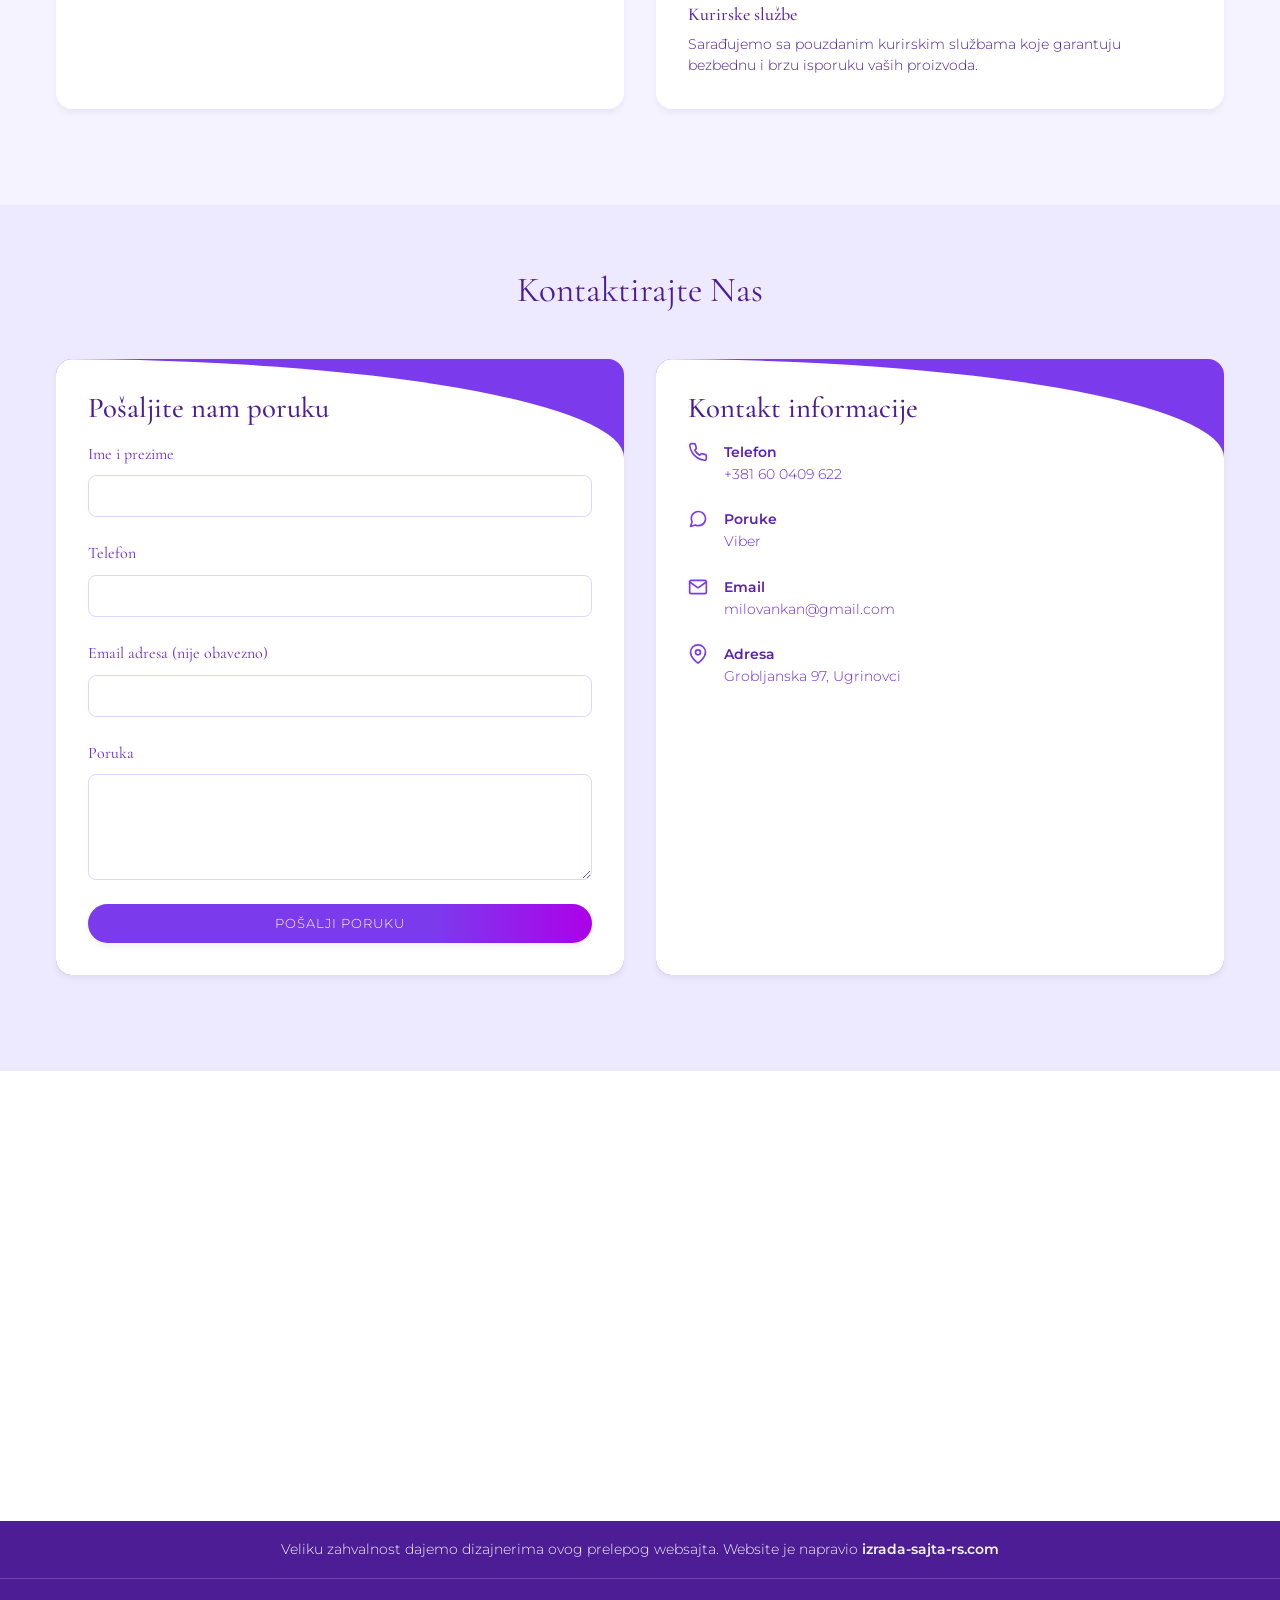
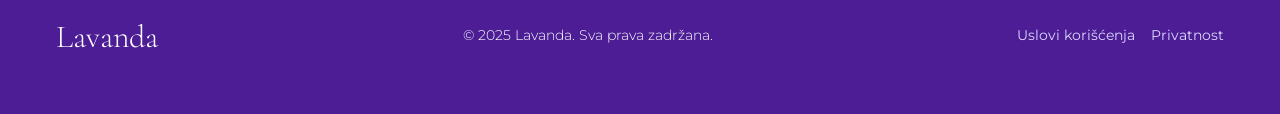
==== commit 82e64f39: "Add files via upload" ====
--- a/index.html
+++ b/index.html
@@ -233,7 +233,7 @@
       </div>
       <div class="hero-img">
         <div class="hero-lavender">
-          <img class="hero-lavender-base" src="slike/lavanda-beograd-vezica-800.webp" srcset="slike/lavanda-beograd-vezica-800.webp 800w, slike/lavanda-beograd-vezica-1100.webp 1100w, slike/lavanda-beograd-vezica-1376.webp 1376w" sizes="(max-width: 767px) calc(100vw - 32px), (max-width: 1338px) 50vw, 669px" width="669" height="373" alt="Vezica sveže lavande - Lavanda Beograd" fetchpriority="high">
+          <img class="hero-lavender-base" src="slike/lavanda-beograd-vezica-800.webp?v=3" srcset="slike/lavanda-beograd-vezica-800.webp?v=3 800w, slike/lavanda-beograd-vezica-1100.webp?v=3 1100w, slike/lavanda-beograd-vezica-1376.webp?v=3 1376w" sizes="(max-width: 767px) calc(100vw - 32px), (max-width: 1338px) 50vw, 669px" width="669" height="373" alt="Vezica sveže lavande - Lavanda Beograd" fetchpriority="high">
         </div>
       </div>
     </section>
--- a/css/style.css
+++ b/css/style.css
@@ -420,14 +420,10 @@
   -webkit-tap-highlight-color: transparent;
 }
 /* Platno pokriva vidljivi prozor: latice nisu odsecene granicama fotografije. */
-/* Dok se vezica sklapa, slika ostaje kao bleda silueta: vidljiva je od prvog
-   iscrtavanja (brz LCP), a komadi se slažu preko nje. */
-/* Prelaz samo pri povratku na punu sliku (npr. kad se animacija otkaže skrolovanjem). */
-.hero-lavender:not(.is-pending) .hero-lavender-base {
-  transition: opacity 0.45s ease;
-}
-.hero-lavender.is-pending .hero-lavender-base {
-  opacity: 0.1;
+/* Slika se učitava normalno; sakriva se tek dok platno crta animaciju
+   (platno u tom trenutku prikazuje istu, sklopljenu vezicu). */
+.hero-lavender.is-forming .hero-lavender-base {
+  visibility: hidden;
 }
 .hero-lavender-canvas {
   position: fixed;
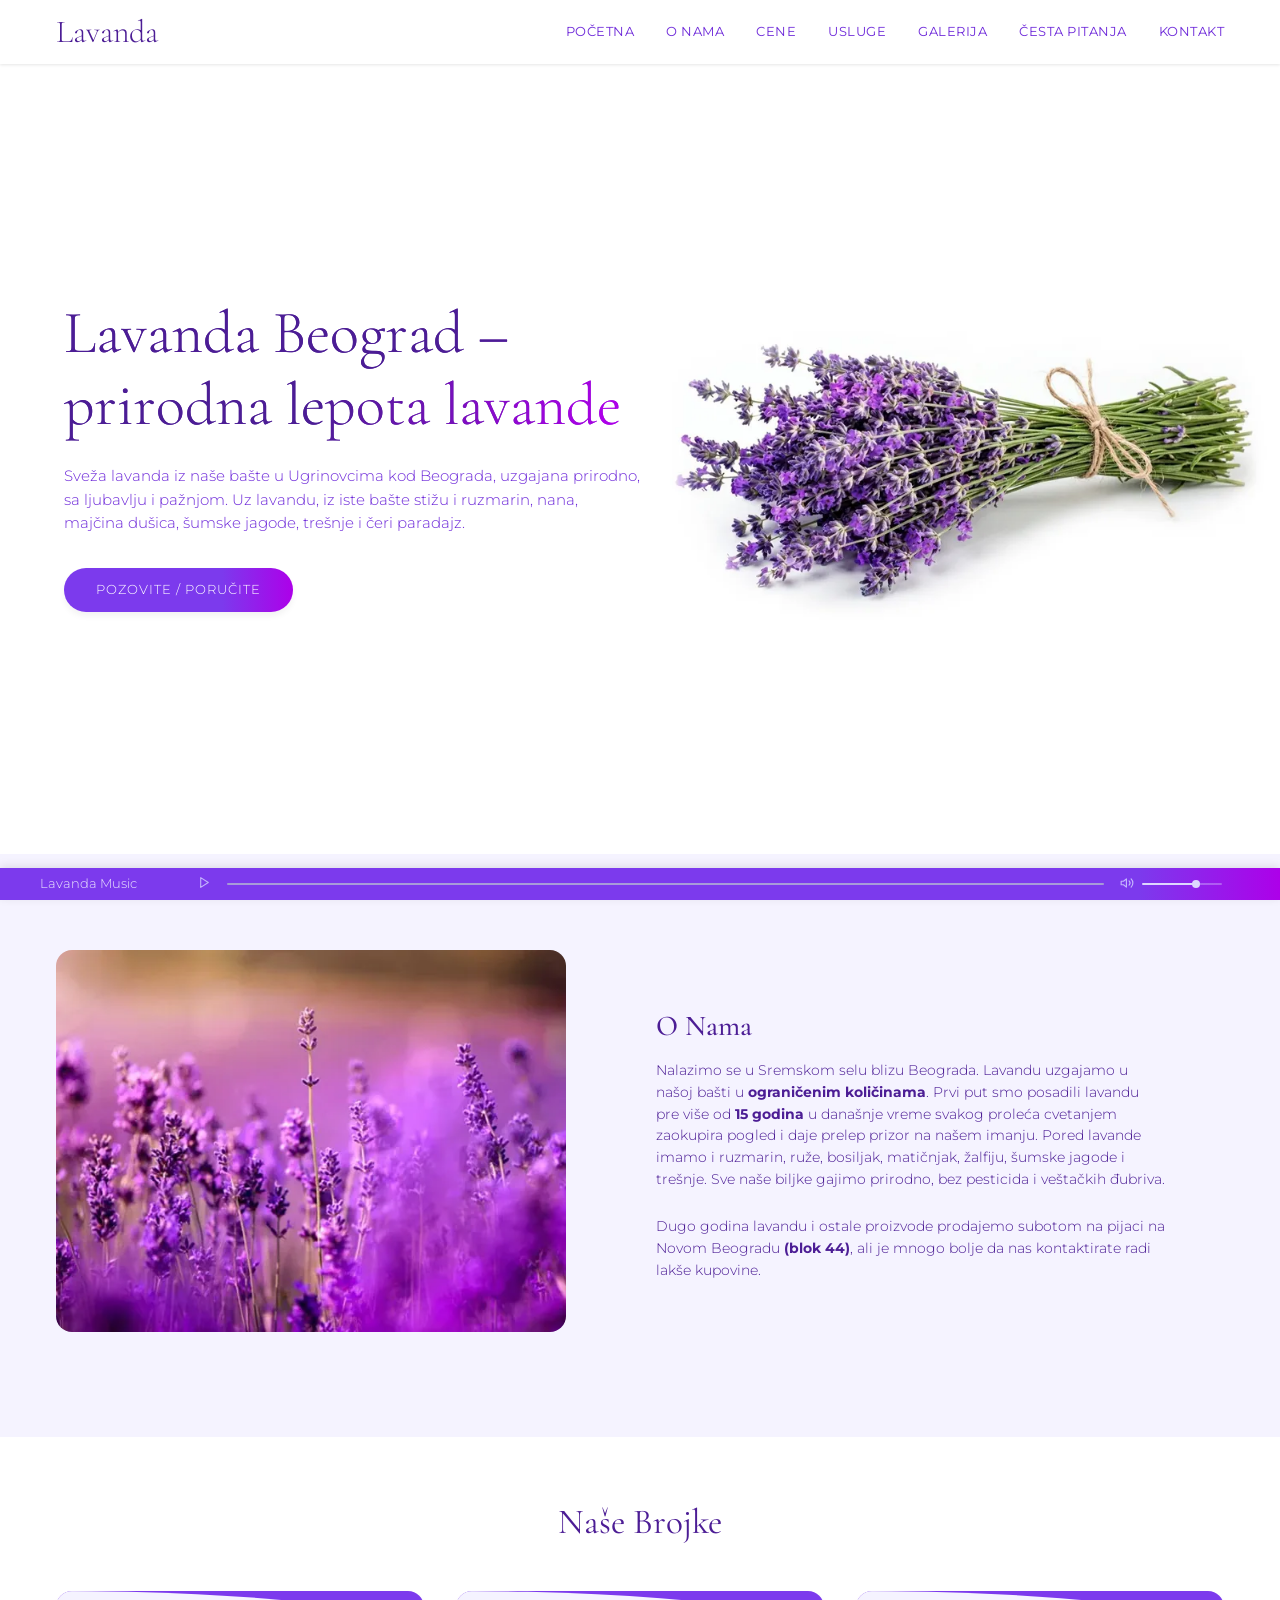
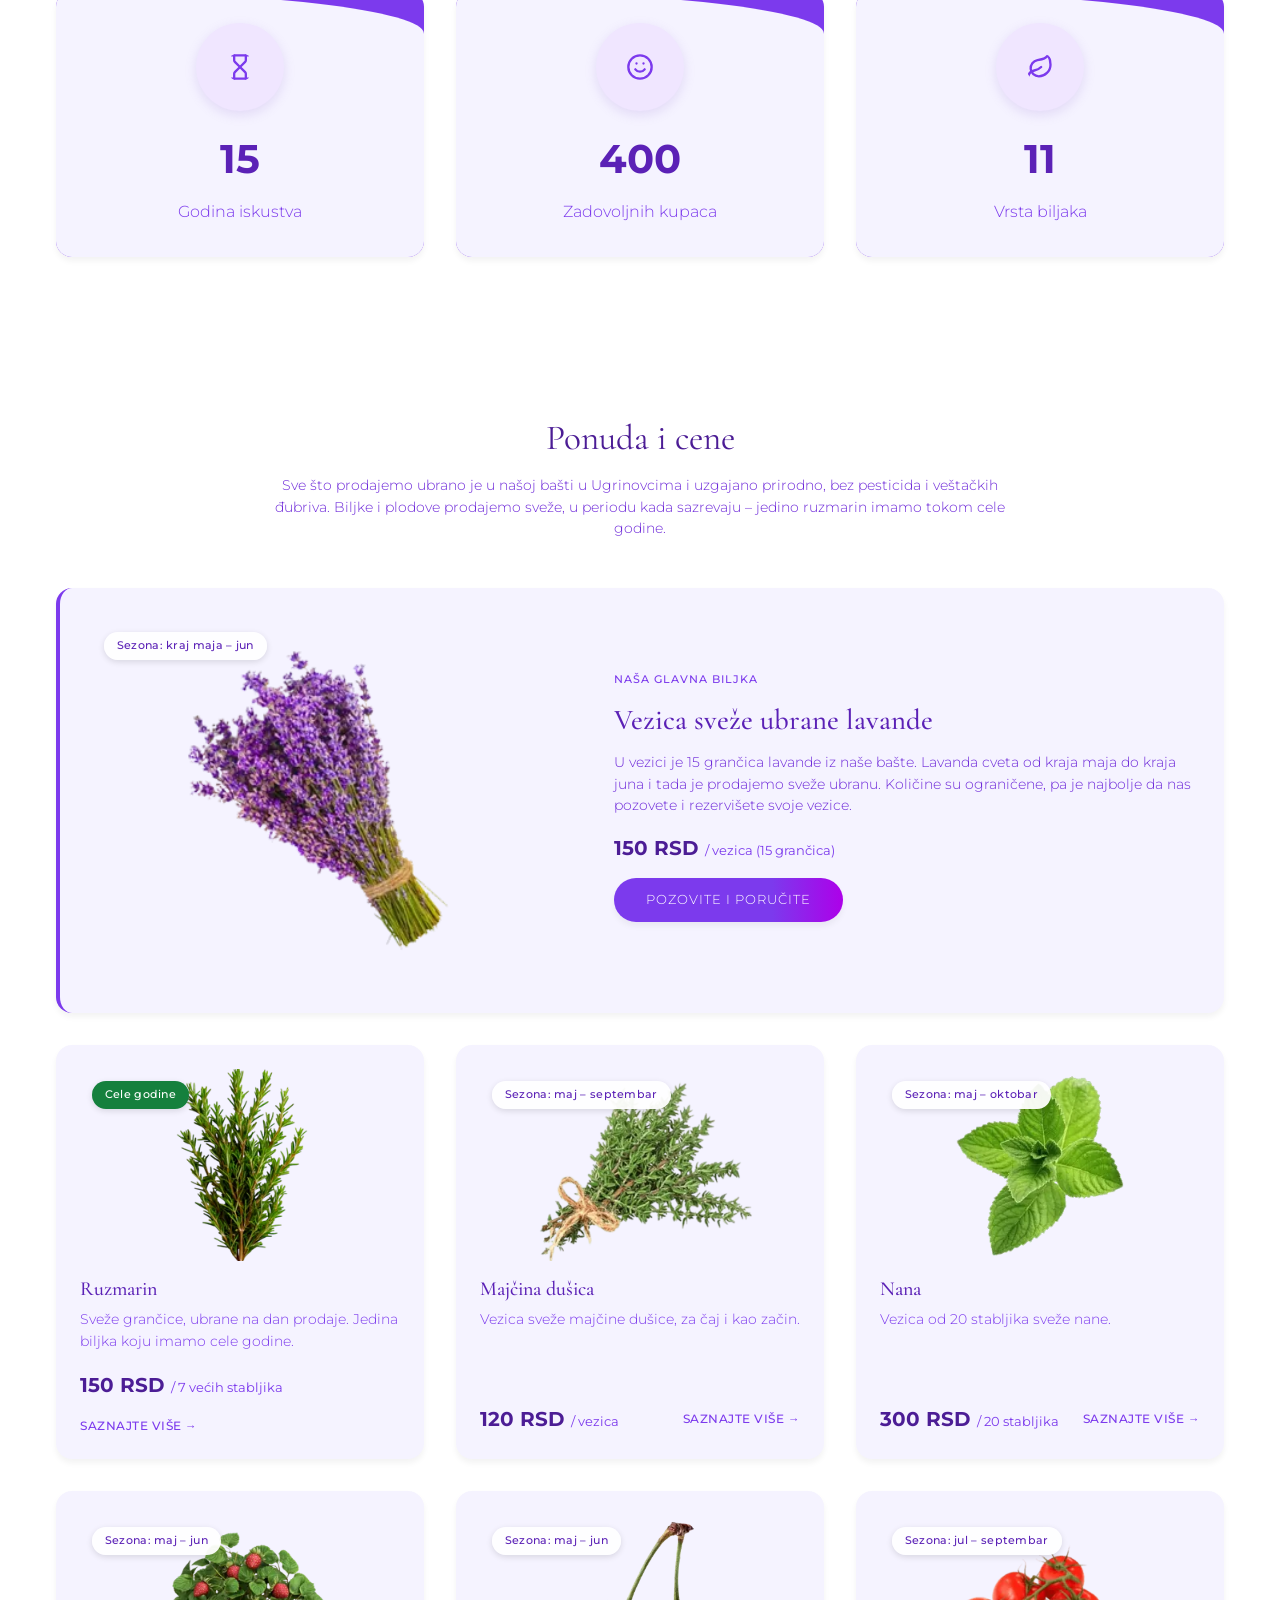
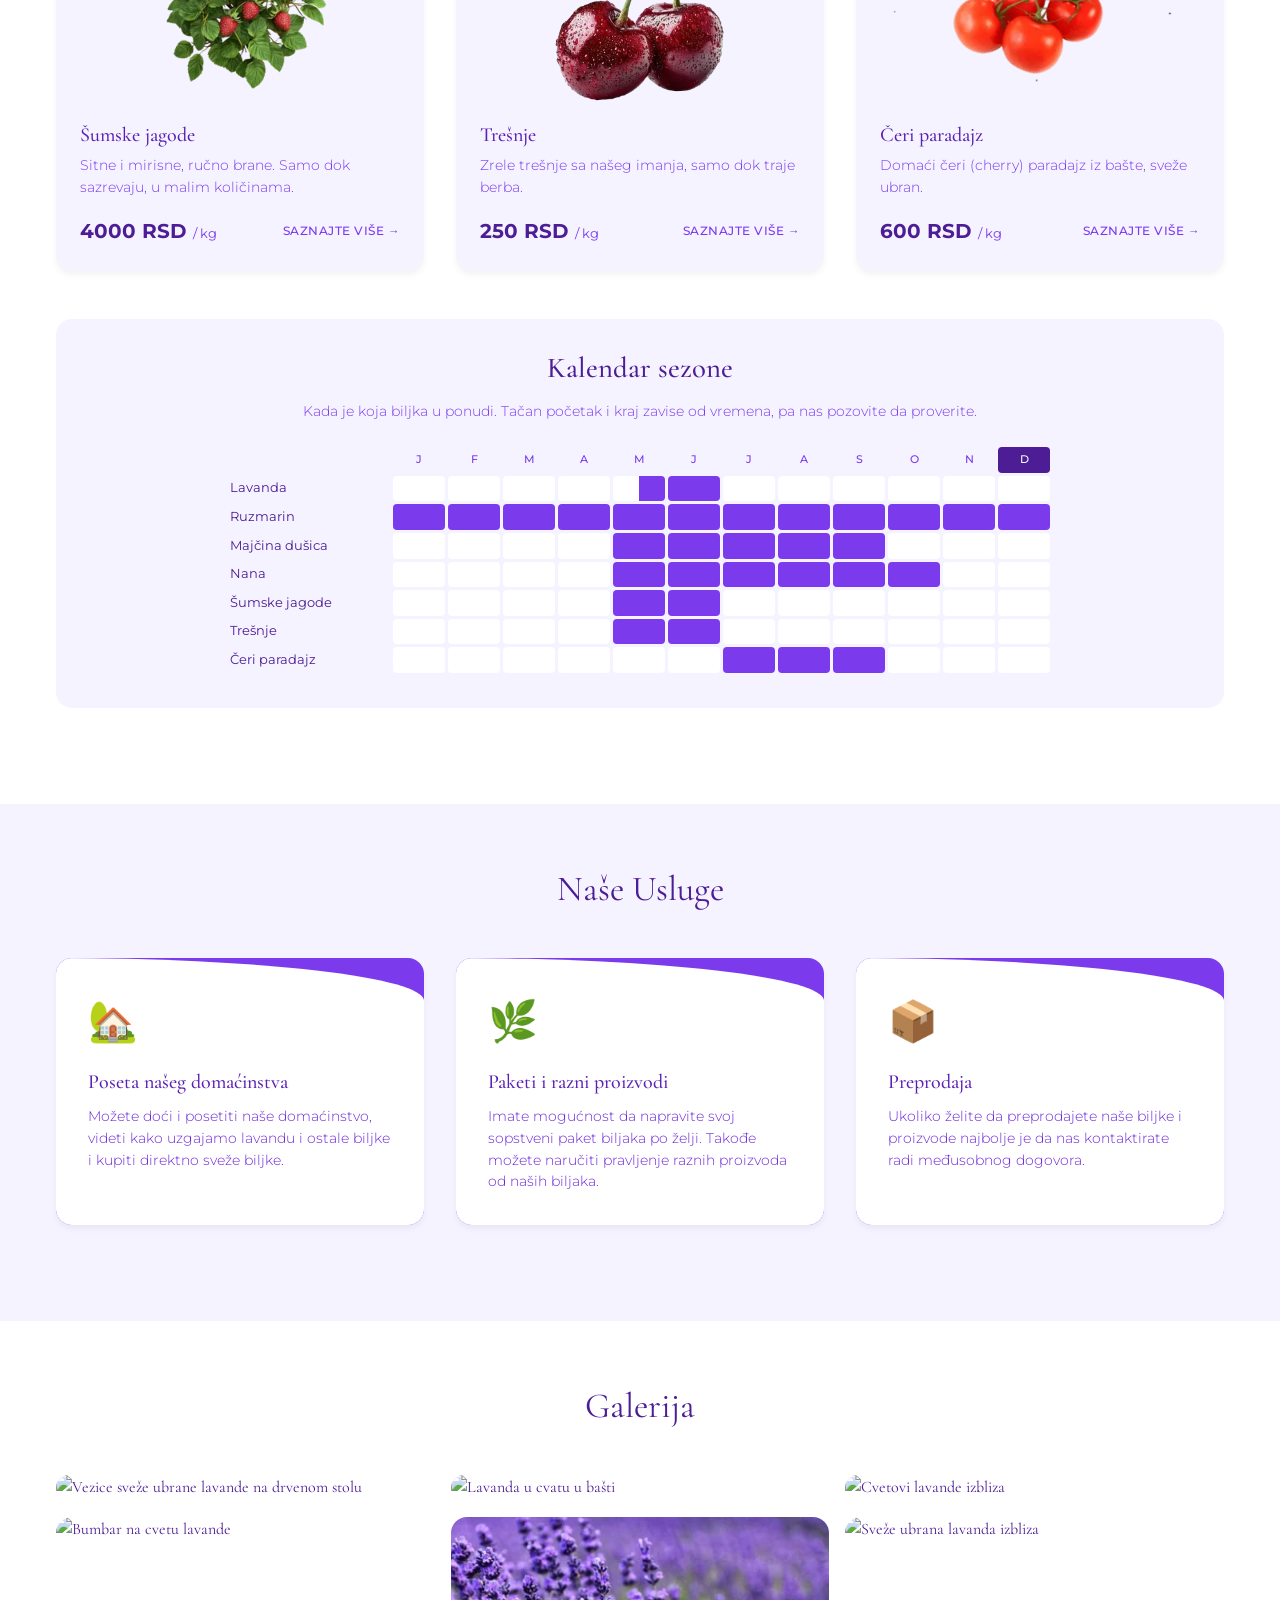
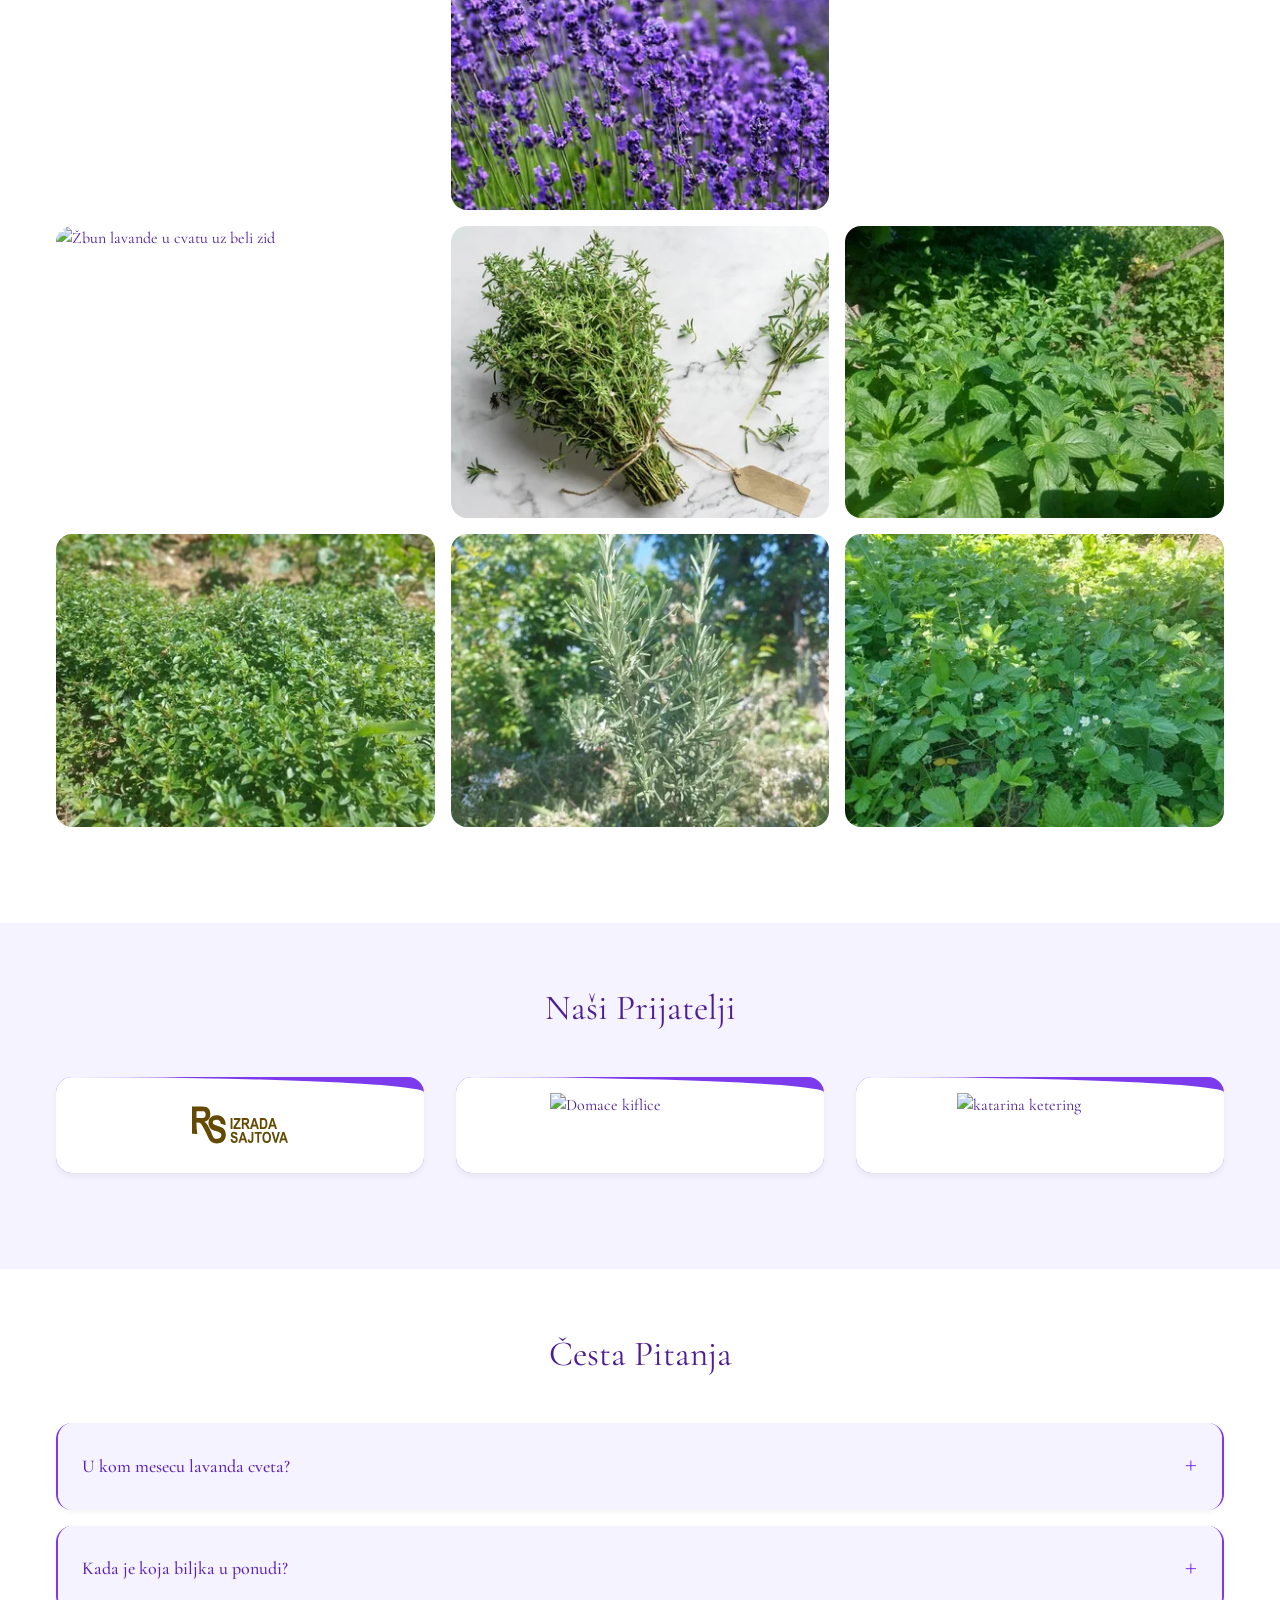
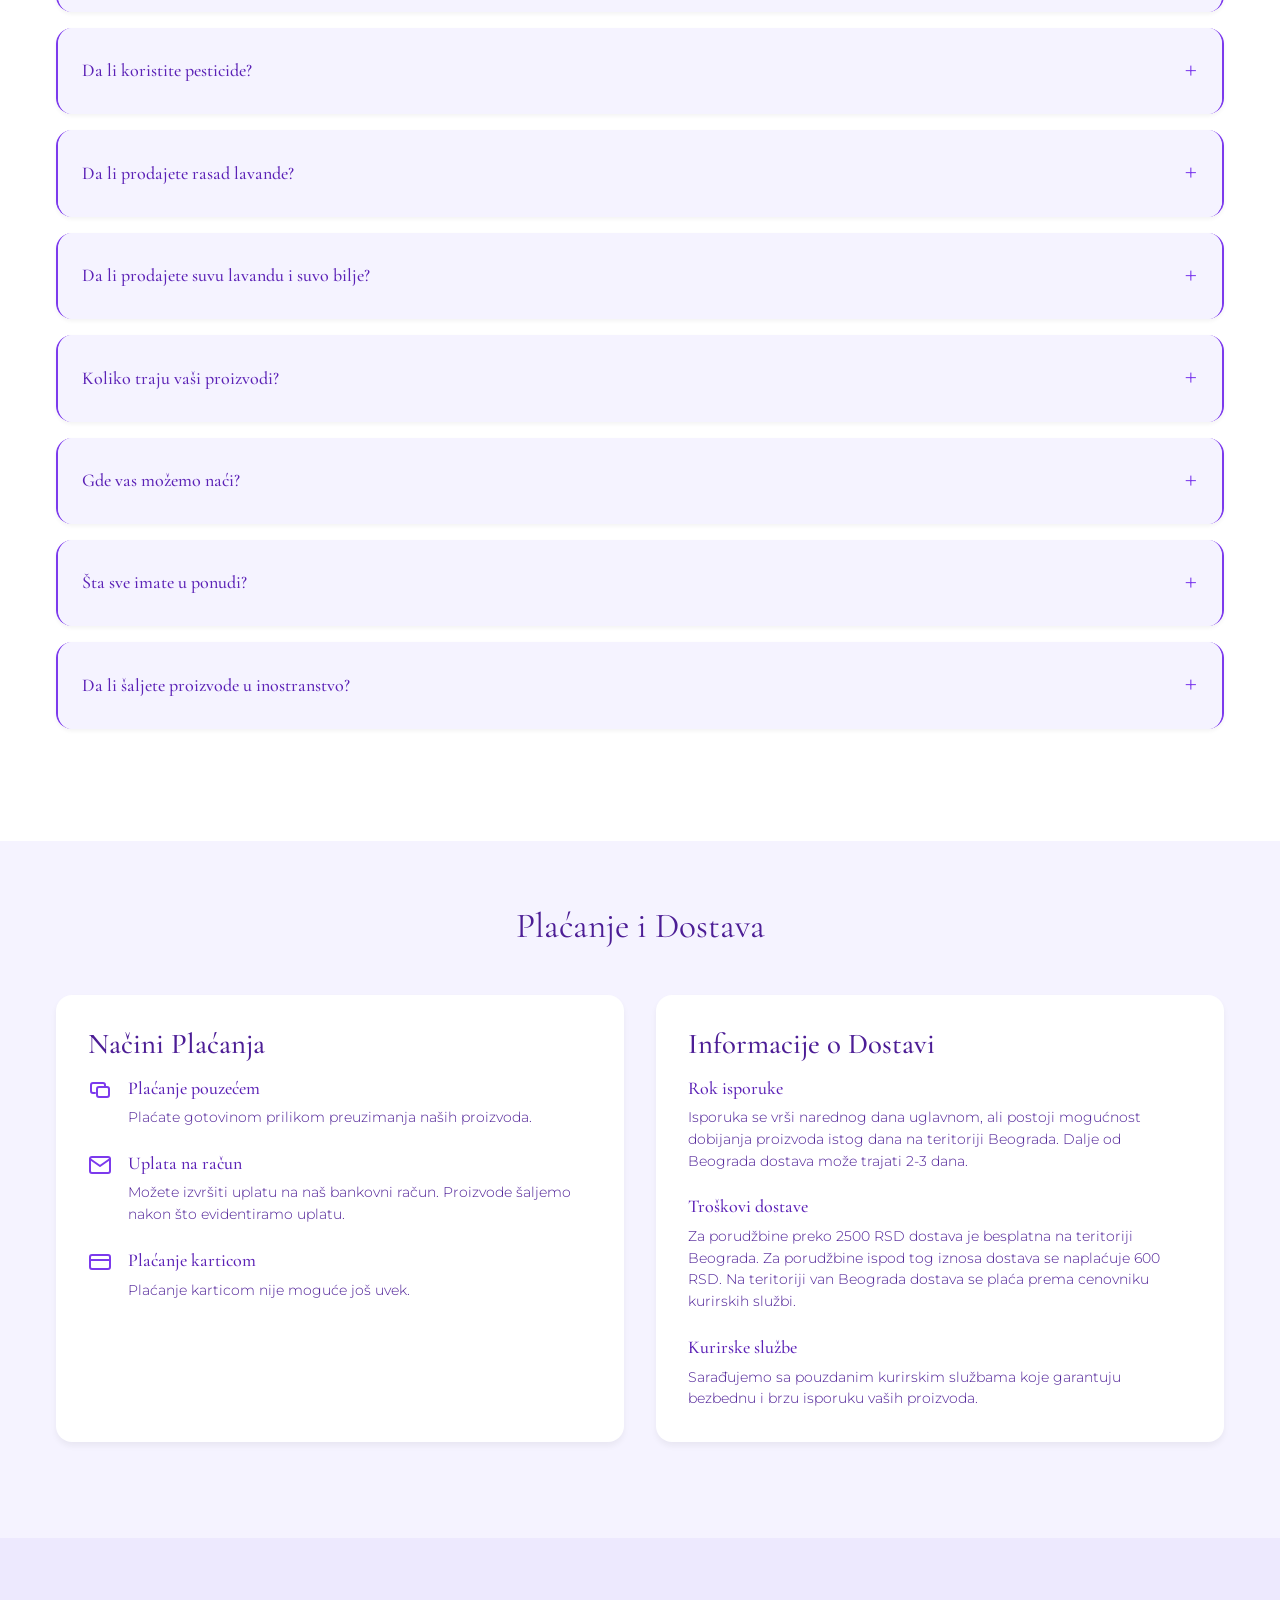
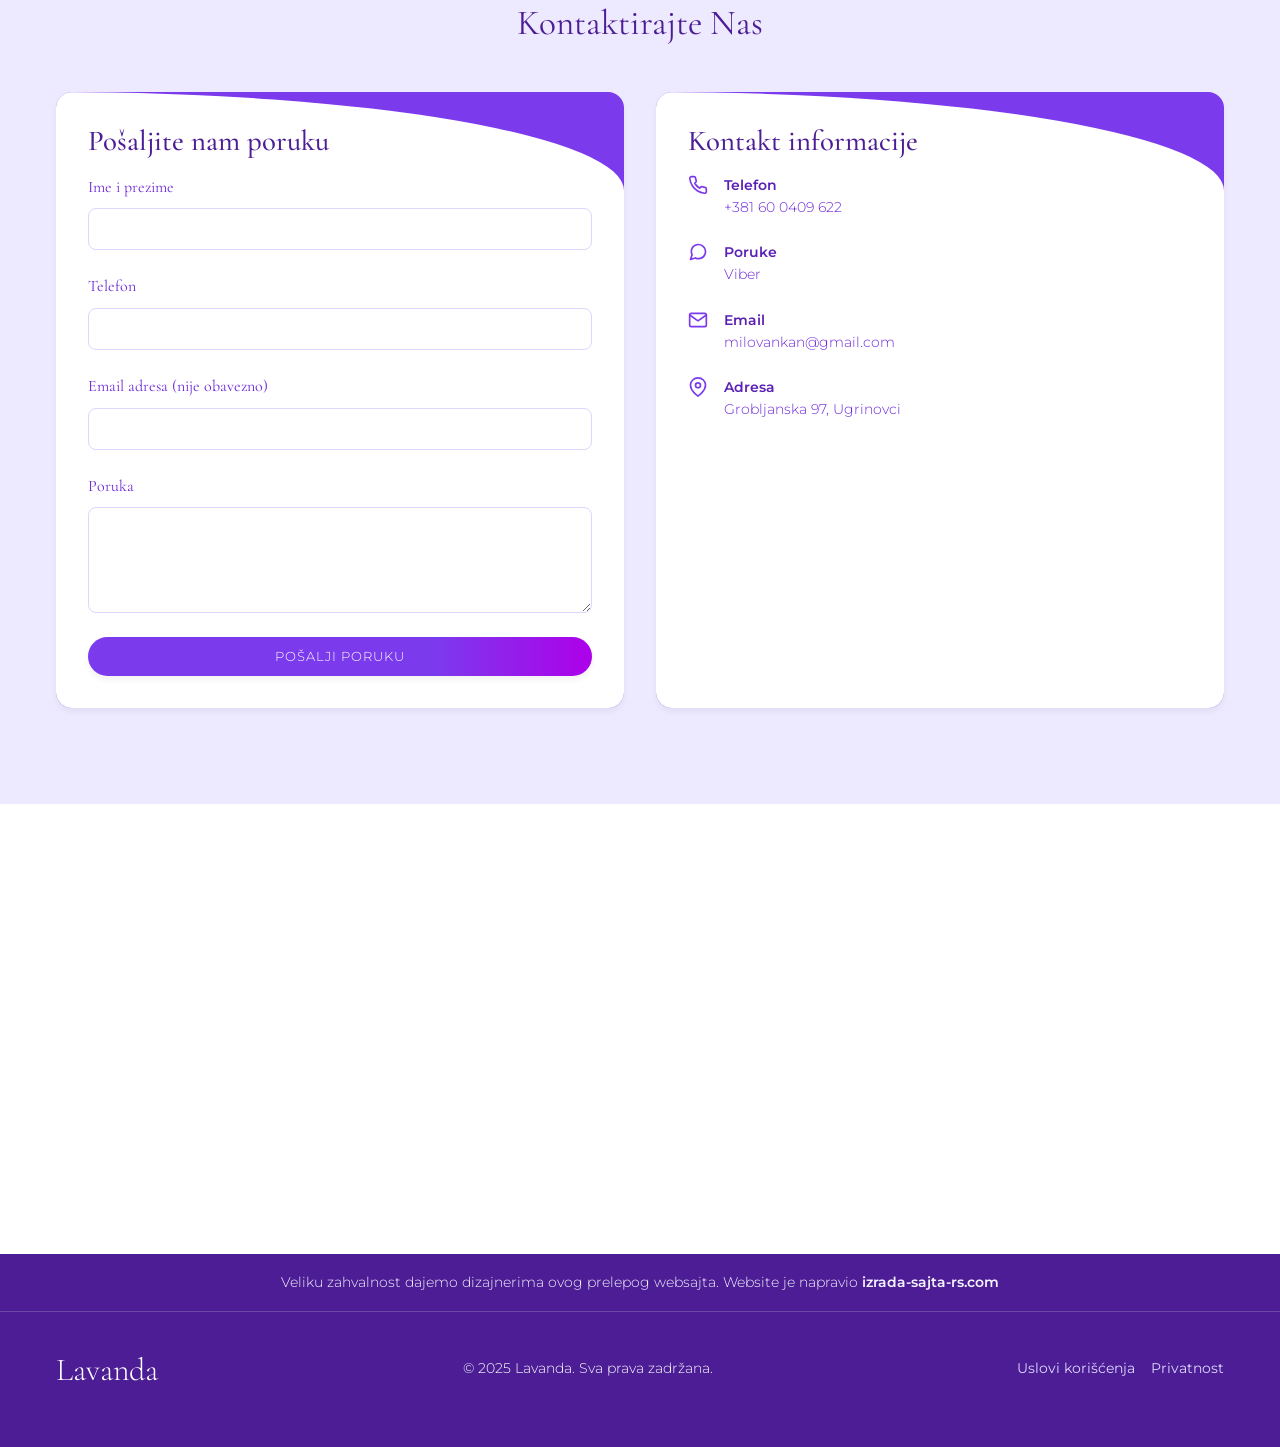
==== commit 43f8cfe0: "Add files via upload" ====
--- a/index.html
+++ b/index.html
@@ -42,9 +42,9 @@
 
   
   <!-- CSS -->
-  <link rel="preload" href="font/cormorant-garamond-latin.woff2" as="font" type="font/woff2" crossorigin>
-  <link rel="preload" href="font/montserrat-latin.woff2" as="font" type="font/woff2" crossorigin>
-  <link rel="stylesheet" href="css/style.css?v=20261027-perf3">
+  <link rel="preload" href="font/cormorant-garamond.woff2" as="font" type="font/woff2" crossorigin>
+  <link rel="preload" href="font/montserrat.woff2" as="font" type="font/woff2" crossorigin>
+  <link rel="stylesheet" href="css/style.css">
 
 <script type="application/ld+json">
 {
@@ -233,7 +233,7 @@
       </div>
       <div class="hero-img">
         <div class="hero-lavender">
-          <img class="hero-lavender-base" src="slike/lavanda-beograd-vezica-800.webp?v=3" srcset="slike/lavanda-beograd-vezica-800.webp?v=3 800w, slike/lavanda-beograd-vezica-1100.webp?v=3 1100w, slike/lavanda-beograd-vezica-1376.webp?v=3 1376w" sizes="(max-width: 767px) calc(100vw - 32px), (max-width: 1338px) 50vw, 669px" width="669" height="373" alt="Vezica sveže lavande - Lavanda Beograd" fetchpriority="high">
+          <img class="hero-lavender-base" src="slike/lavanda-beograd-vezica-800.webp" srcset="slike/lavanda-beograd-vezica-800.webp 800w, slike/lavanda-beograd-vezica-1100.webp 1100w, slike/lavanda-beograd-vezica-1376.webp 1376w" sizes="(max-width: 767px) calc(100vw - 32px), (max-width: 1338px) 50vw, 669px" width="669" height="373" alt="Vezica sveže lavande - Lavanda Beograd" fetchpriority="high">
         </div>
       </div>
     </section>
@@ -461,19 +461,19 @@
         <h2 class="section-title animate-on-scroll">Galerija</h2>
         <div class="gallery-grid">
           <div class="gallery-item animate-on-scroll" role="button" tabindex="0" onclick="openLightbox(0)">
-            <img src="slike/lavanda-vezice-na-stolu.webp" alt="Vezice sveže ubrane lavande na drvenom stolu" class="gallery-img" loading="lazy" width="640" height="480">
+            <img src="slike/lavanda-vezice-na-stolu-400.webp" srcset="slike/lavanda-vezice-na-stolu-400.webp 400w, slike/lavanda-vezice-na-stolu.webp 640w" sizes="(min-width: 768px) 380px, 50vw" alt="Vezice sveže ubrane lavande na drvenom stolu" class="gallery-img" loading="lazy" width="640" height="480">
             <!-- Dimenzije: 400x300 -->
           </div>
           <div class="gallery-item animate-on-scroll" role="button" tabindex="0" data-delay="100" onclick="openLightbox(1)">
-            <img src="slike/lavanda-u-basti.webp" alt="Lavanda u cvatu u bašti" class="gallery-img" loading="lazy" width="640" height="480">
+            <img src="slike/lavanda-u-basti-400.webp" srcset="slike/lavanda-u-basti-400.webp 400w, slike/lavanda-u-basti.webp 640w" sizes="(min-width: 768px) 380px, 50vw" alt="Lavanda u cvatu u bašti" class="gallery-img" loading="lazy" width="640" height="480">
             <!-- Dimenzije: 400x300 -->
           </div>
           <div class="gallery-item animate-on-scroll" role="button" tabindex="0" data-delay="200" onclick="openLightbox(2)">
-            <img src="slike/lavanda-cvetovi-izbliza.webp" alt="Cvetovi lavande izbliza" class="gallery-img" loading="lazy" width="640" height="480">
+            <img src="slike/lavanda-cvetovi-izbliza-400.webp" srcset="slike/lavanda-cvetovi-izbliza-400.webp 400w, slike/lavanda-cvetovi-izbliza.webp 640w" sizes="(min-width: 768px) 380px, 50vw" alt="Cvetovi lavande izbliza" class="gallery-img" loading="lazy" width="640" height="480">
             <!-- Dimenzije: 400x300 -->
           </div>
           <div class="gallery-item animate-on-scroll" role="button" tabindex="0" data-delay="300" onclick="openLightbox(3)">
-            <img src="slike/bumbar-na-lavandi.webp" alt="Bumbar na cvetu lavande" class="gallery-img" loading="lazy" width="640" height="480">
+            <img src="slike/bumbar-na-lavandi-400.webp" srcset="slike/bumbar-na-lavandi-400.webp 400w, slike/bumbar-na-lavandi.webp 640w" sizes="(min-width: 768px) 380px, 50vw" alt="Bumbar na cvetu lavande" class="gallery-img" loading="lazy" width="640" height="480">
             <!-- Dimenzije: 400x300 -->
           </div>
           <div class="gallery-item animate-on-scroll" role="button" tabindex="0" data-delay="400" onclick="openLightbox(4)">
@@ -481,11 +481,11 @@
             <!-- Dimenzije: 400x300 -->
           </div>
           <div class="gallery-item animate-on-scroll" role="button" tabindex="0" data-delay="500" onclick="openLightbox(5)">
-            <img src="slike/ubrana-lavanda.webp" alt="Sveže ubrana lavanda izbliza" class="gallery-img" loading="lazy" width="640" height="480">
+            <img src="slike/ubrana-lavanda-400.webp" srcset="slike/ubrana-lavanda-400.webp 400w, slike/ubrana-lavanda.webp 640w" sizes="(min-width: 768px) 380px, 50vw" alt="Sveže ubrana lavanda izbliza" class="gallery-img" loading="lazy" width="640" height="480">
             <!-- Dimenzije: 400x300 -->
           </div>
           <div class="gallery-item animate-on-scroll" role="button" tabindex="0" data-delay="600" onclick="openLightbox(6)">
-            <img src="slike/zbun-lavande.webp" alt="Žbun lavande u cvatu uz beli zid" class="gallery-img" loading="lazy" width="640" height="480">
+            <img src="slike/zbun-lavande-400.webp" srcset="slike/zbun-lavande-400.webp 400w, slike/zbun-lavande.webp 640w" sizes="(min-width: 768px) 380px, 50vw" alt="Žbun lavande u cvatu uz beli zid" class="gallery-img" loading="lazy" width="640" height="480">
             <!-- Dimenzije: 400x300 -->
           </div>
           <div class="gallery-item animate-on-scroll" role="button" tabindex="0" data-delay="700" onclick="openLightbox(7)">
@@ -889,7 +889,9 @@
     <!-- Google Map Section -->
     <section class="map-section">
       <div class="map-container">
-        <iframe title="Lavanda Beograd - Grobljanska 97, Ugrinovci" src="https://www.google.com/maps/embed?pb=!1m17!1m12!1m3!1d594.357133270126!2d20.20122014912607!3d44.87746081859286!2m3!1f0!2f0!3f0!3m2!1i1024!2i768!4f13.1!3m2!1m1!2s!5e0!3m2!1sen!2srs!4v1791150967165!5m2!1sen!2srs" width="100%" height="450" style="border:0;" allowfullscreen="" loading="lazy"></iframe>
+        <!-- Mapa se učitava 5,5 s posle učitavanja stranice (js/script.js), da ne usporava prikaz -->
+        <iframe id="google-map" title="Lavanda Beograd - Grobljanska 97, Ugrinovci" data-src="https://www.google.com/maps/embed?pb=!1m17!1m12!1m3!1d594.357133270126!2d20.20122014912607!3d44.87746081859286!2m3!1f0!2f0!3f0!3m2!1i1024!2i768!4f13.1!3m2!1m1!2s!5e0!3m2!1sen!2srs!4v1791150967165!5m2!1sen!2srs" width="100%" height="450" style="border:0;" allowfullscreen="" loading="lazy"></iframe>
+        <noscript><iframe title="Lavanda Beograd - Grobljanska 97, Ugrinovci" src="https://www.google.com/maps/embed?pb=!1m17!1m12!1m3!1d594.357133270126!2d20.20122014912607!3d44.87746081859286!2m3!1f0!2f0!3f0!3m2!1i1024!2i768!4f13.1!3m2!1m1!2s!5e0!3m2!1sen!2srs!4v1791150967165!5m2!1sen!2srs" width="100%" height="450" style="border:0;" allowfullscreen="" loading="lazy"></iframe></noscript>
       </div>
     </section>
   </main>
@@ -965,9 +967,9 @@
   </div>
 
   <script src="js/sezona.js" defer></script>
-  <script src="js/script.js?v=20261028-19" defer></script>
-  <script src="js/home-intro.js?v=20261027-speed1" defer></script>
-  <script src="js/hero-loader.js?v=20261029-burst1" defer></script>
+  <script src="js/script.js" defer></script>
+  <script src="js/home-intro.js" defer></script>
+  <script src="js/hero-loader.js" defer></script>
 </body>
 </html>
 
